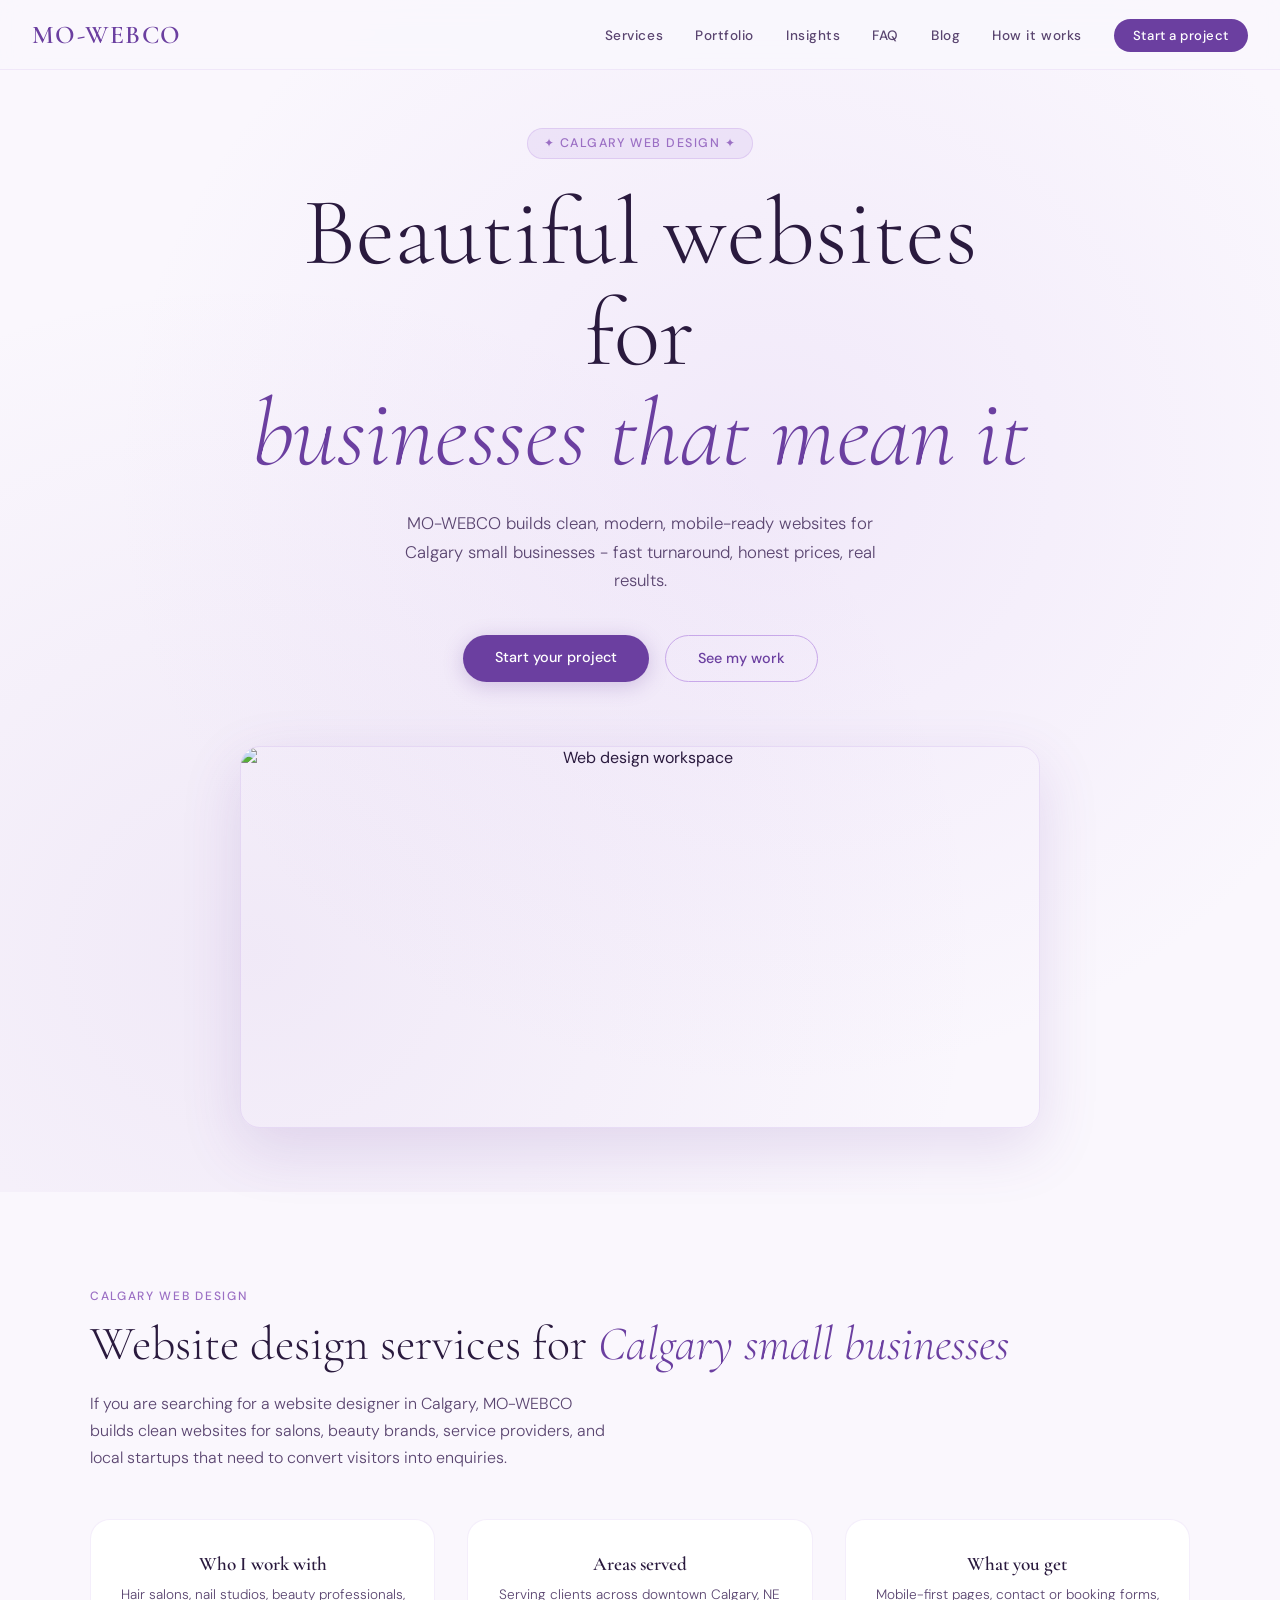
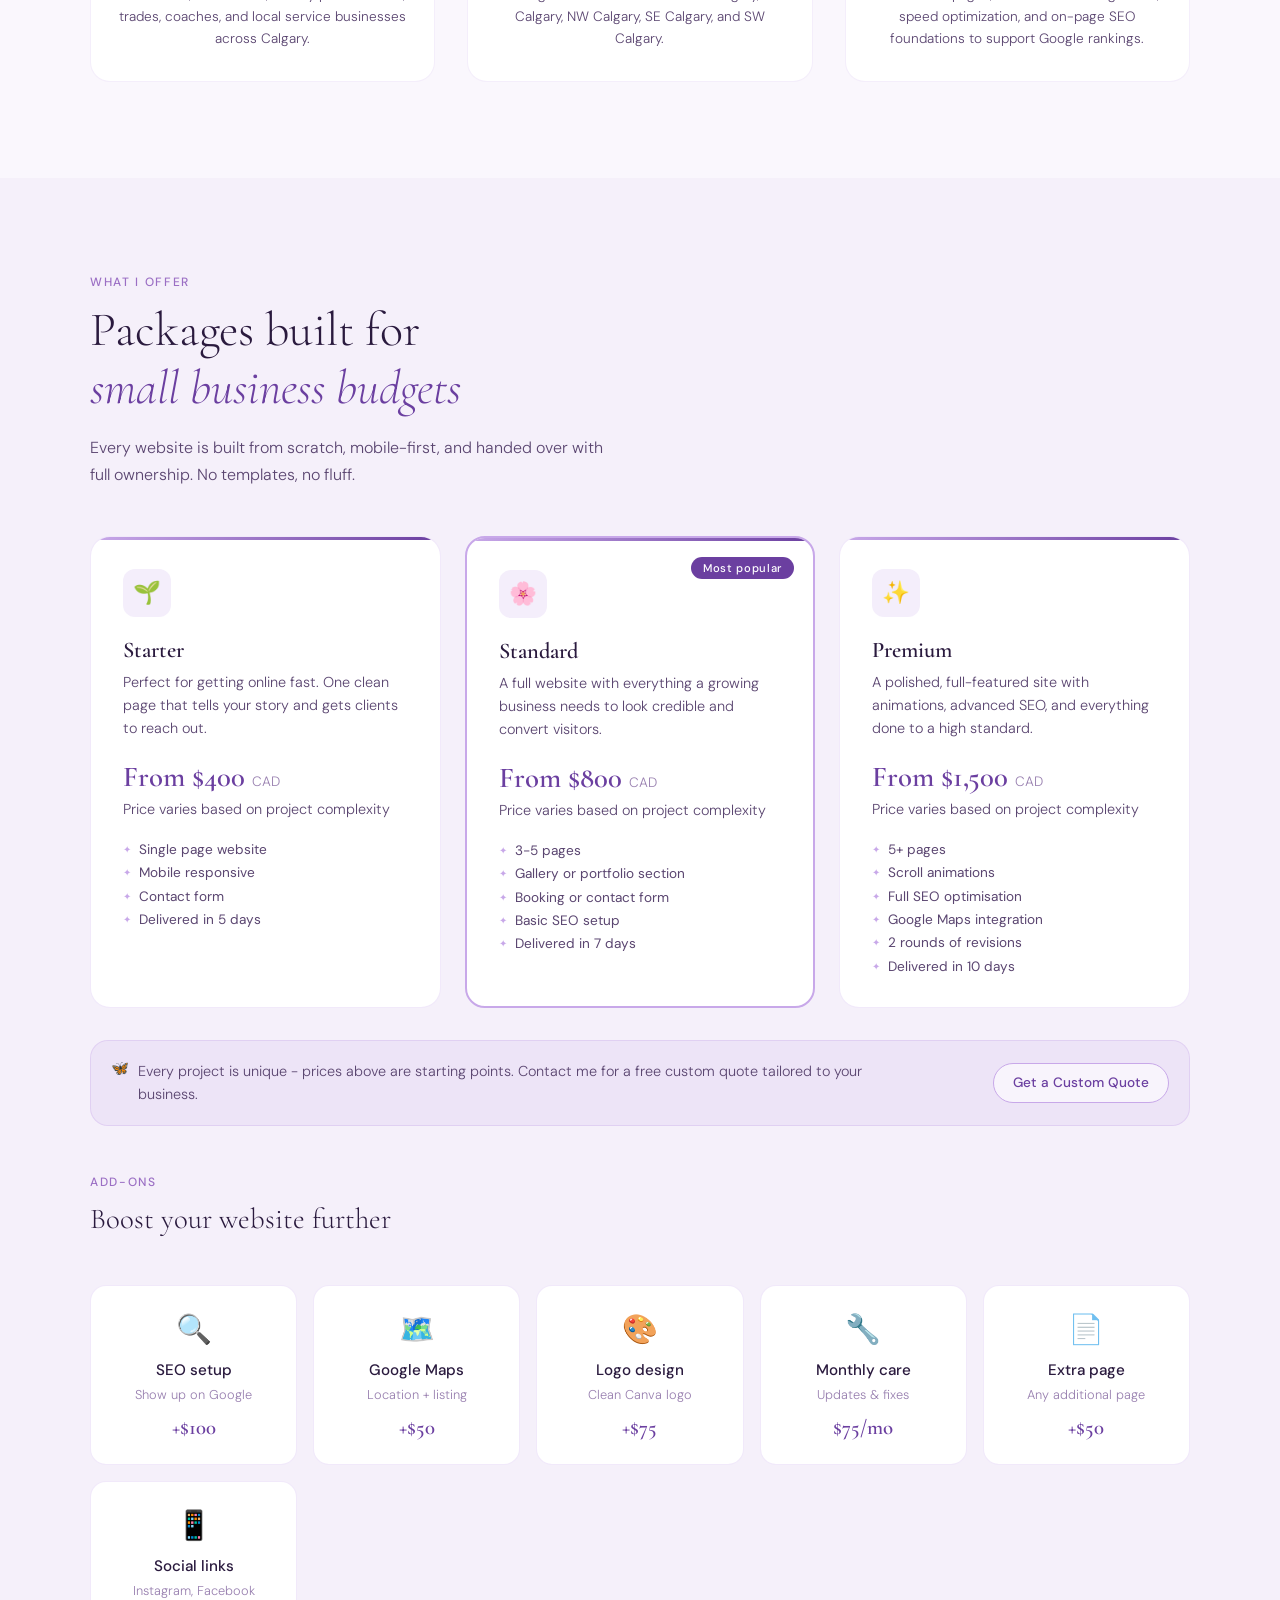
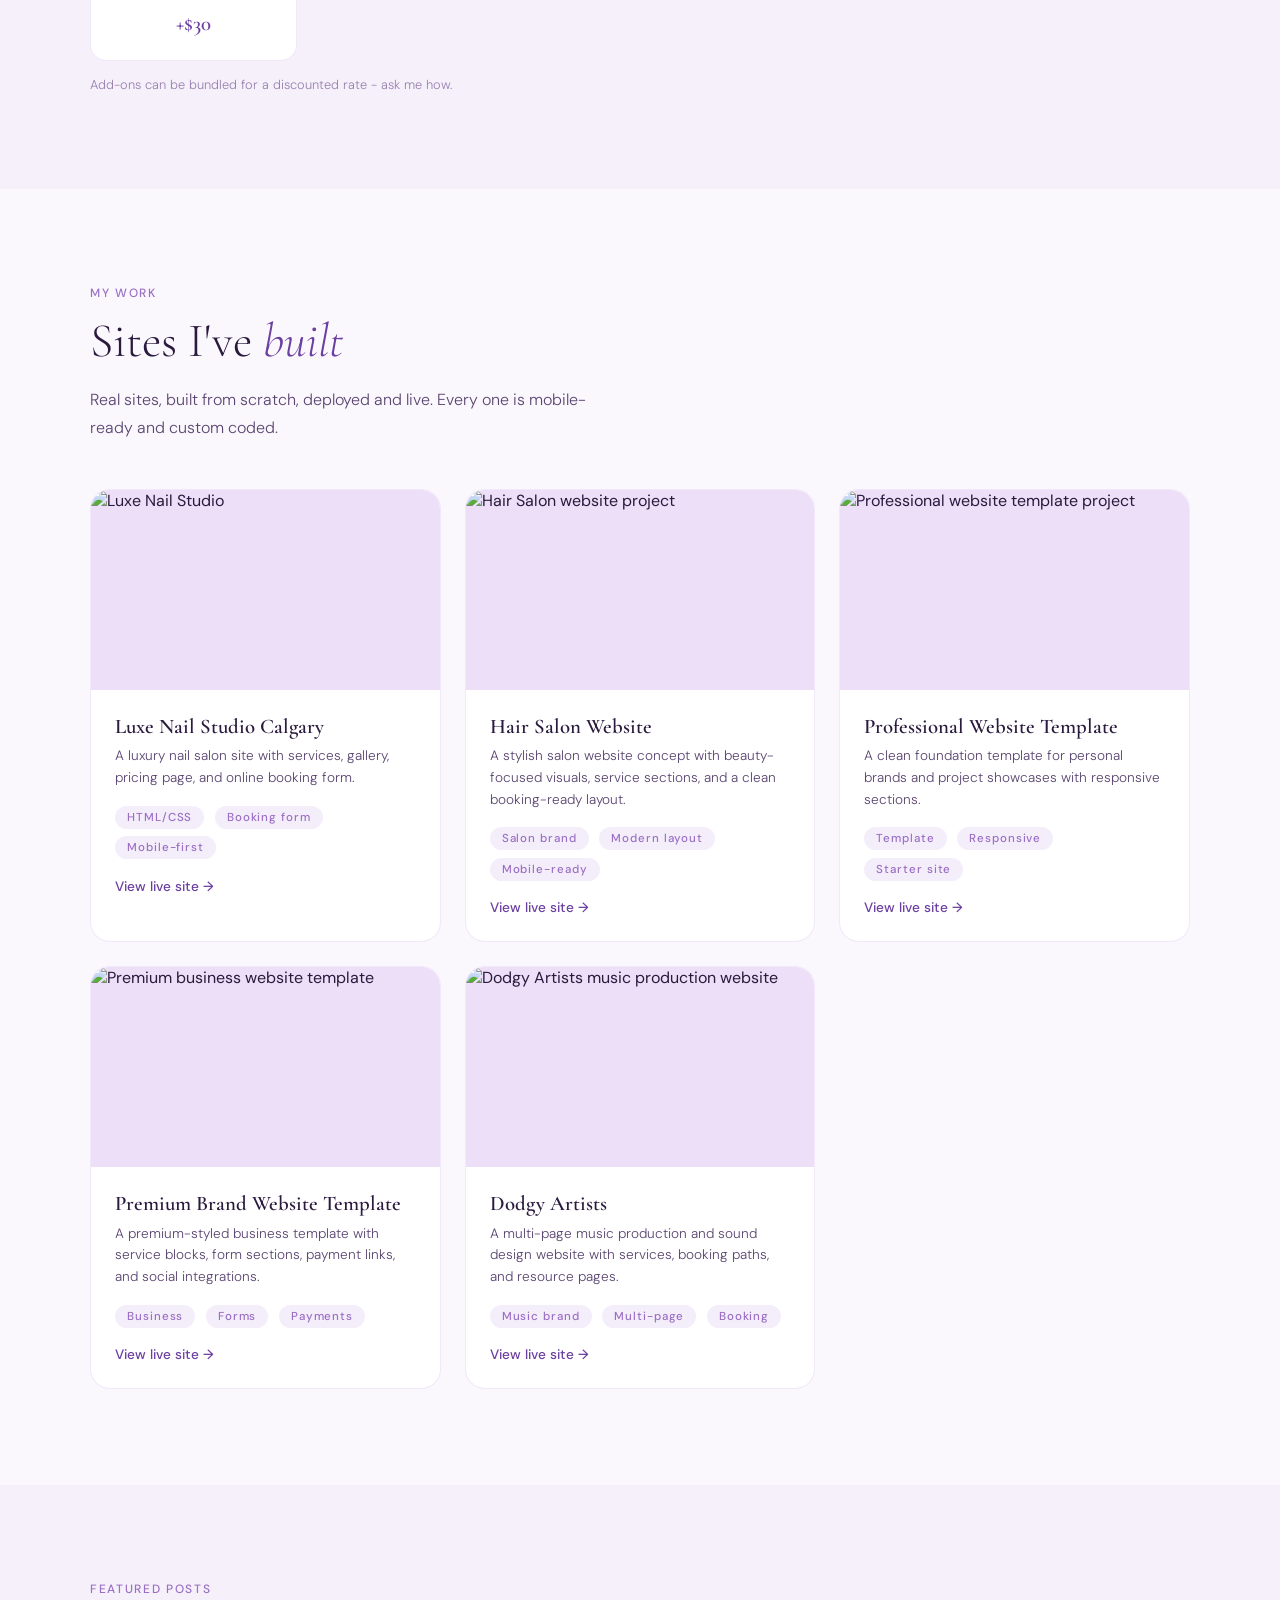
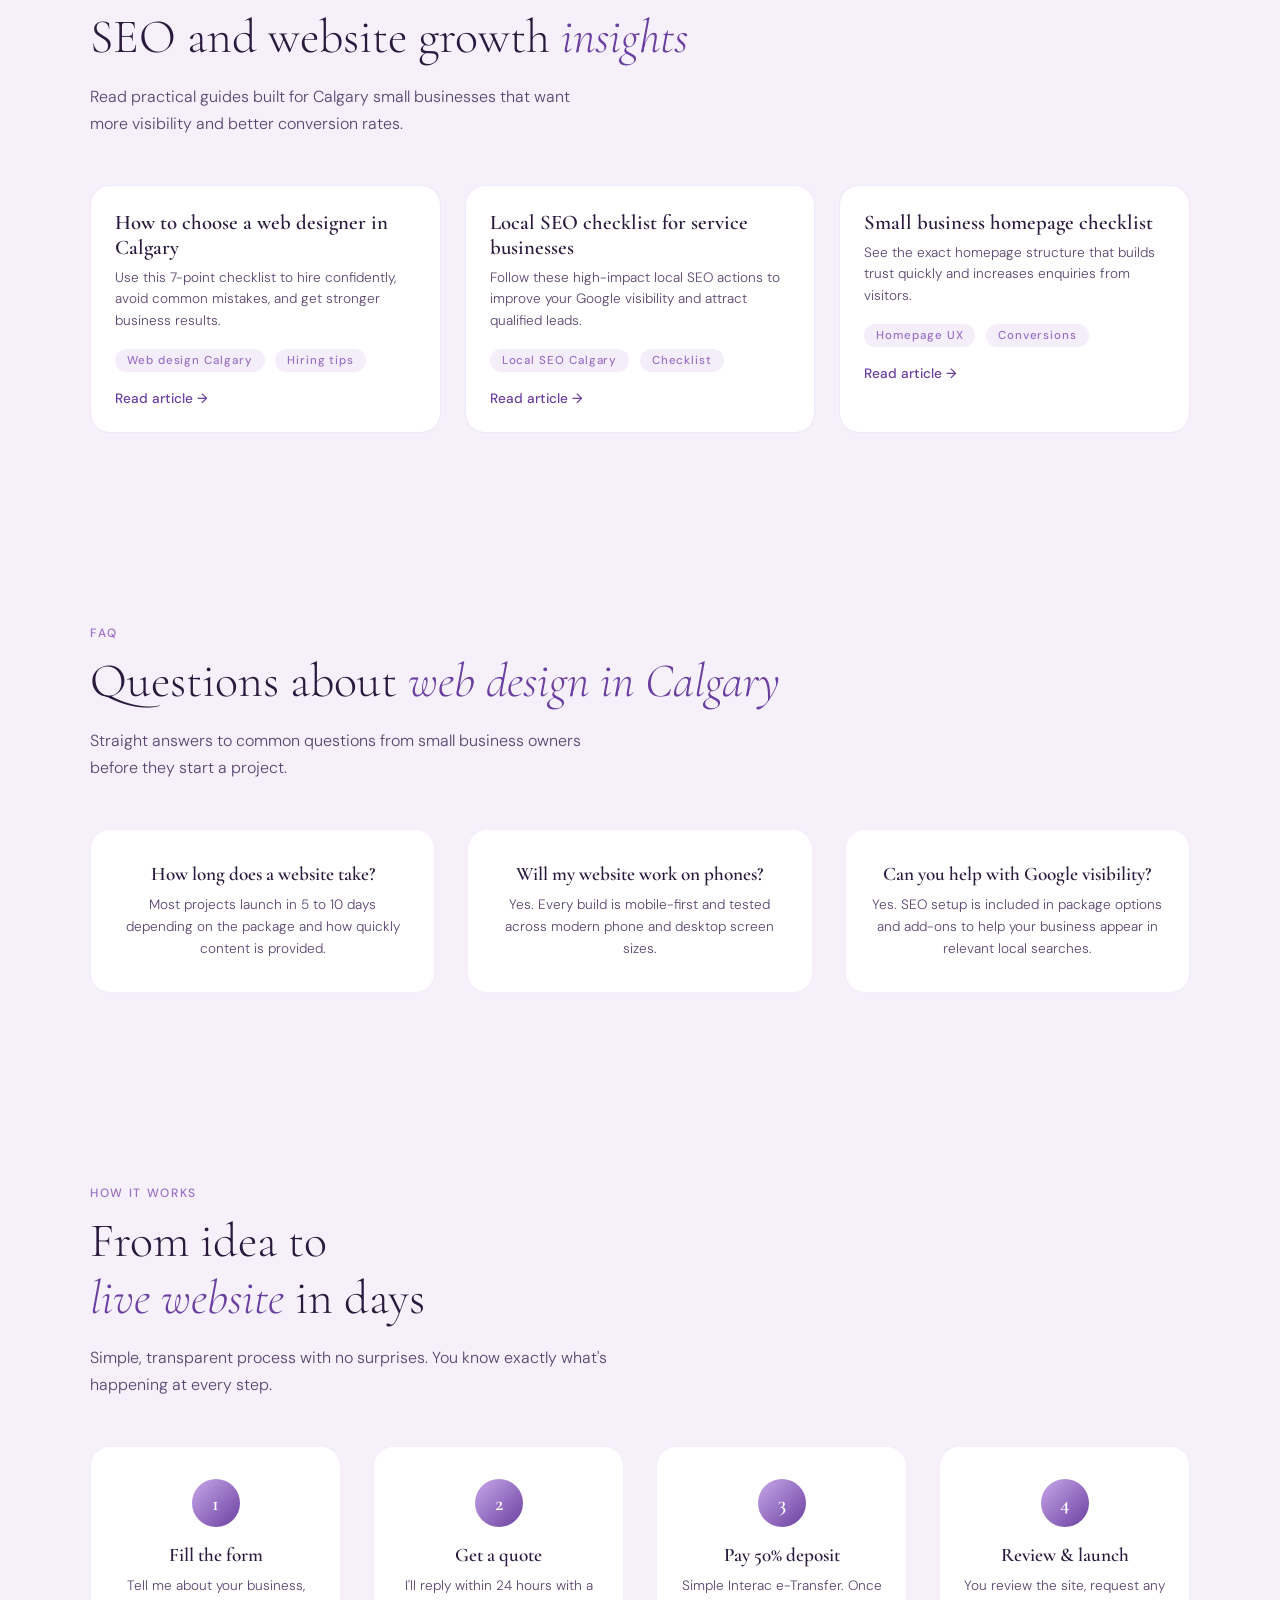
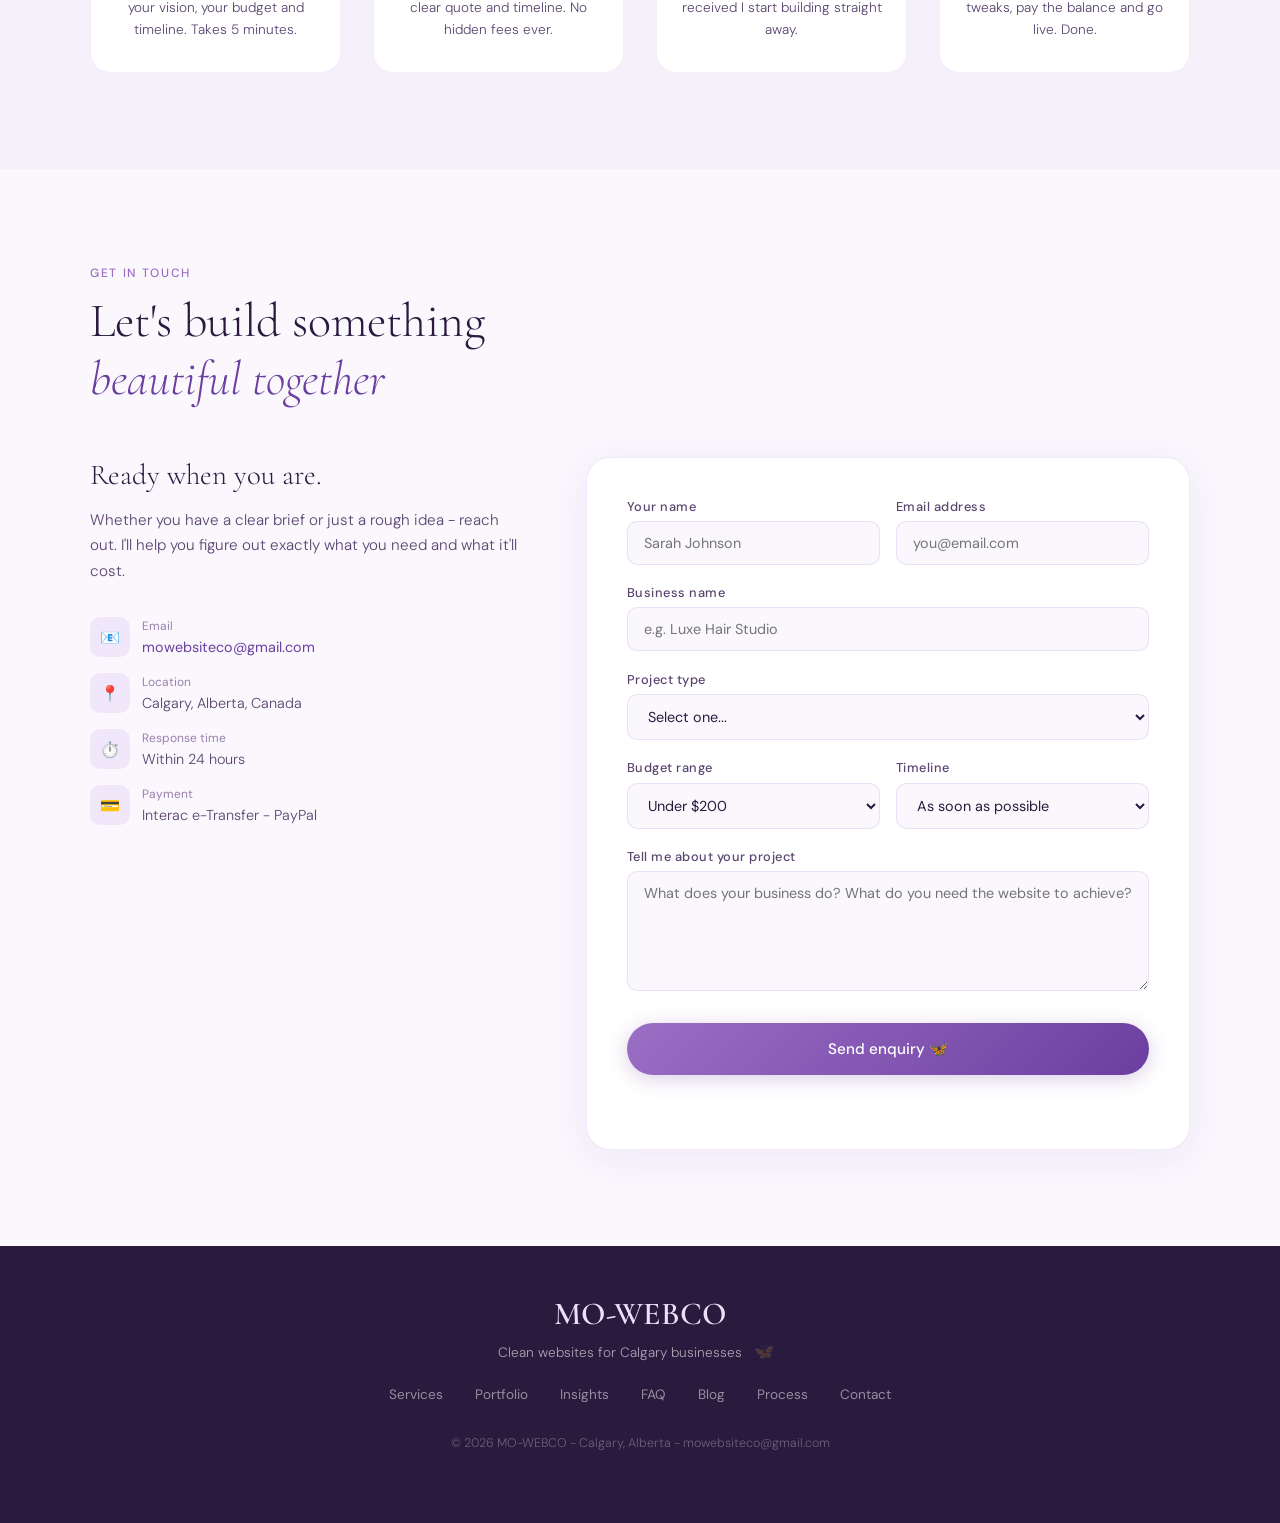
==== index.html @ 7dc082a1 "featured post blocks" ====
﻿<!DOCTYPE html>
<html lang="en">
<head>
<meta charset="UTF-8">
<meta name="viewport" content="width=device-width, initial-scale=1.0">
<title>Web Design Calgary for Small Business | MO-WEBCO</title>
<meta name="description" content="MO-WEBCO provides web design in Calgary for small businesses. Get fast, mobile-ready websites with clear pricing, SEO setup, and conversion-focused layouts.">
<meta name="author" content="MO-WEBCO">
<meta name="theme-color" content="#6b3fa0">
<meta name="robots" content="index, follow">
<link rel="canonical" href="https://oniyemorolake-dev.github.io/MOWEBCO/">
<link rel="preconnect" href="https://fonts.googleapis.com">
<link rel="preconnect" href="https://fonts.gstatic.com" crossorigin>
<meta property="og:type" content="website">
<meta property="og:site_name" content="MO-WEBCO">
<meta property="og:title" content="Web Design Calgary for Small Business | MO-WEBCO">
<meta property="og:description" content="Custom websites for Calgary small businesses with fast delivery, clean design, and SEO-ready pages.">
<meta property="og:url" content="https://oniyemorolake-dev.github.io/MOWEBCO/">
<meta property="og:image" content="https://images.unsplash.com/photo-1547658719-da2b51169166?auto=format&fit=crop&w=1200&q=80">
<meta name="twitter:card" content="summary_large_image">
<meta name="twitter:title" content="Web Design Calgary for Small Business | MO-WEBCO">
<meta name="twitter:description" content="Custom websites for Calgary small businesses with fast turnaround, honest pricing, and SEO setup.">
<meta name="twitter:image" content="https://images.unsplash.com/photo-1547658719-da2b51169166?auto=format&fit=crop&w=1200&q=80">
<link rel="sitemap" type="application/xml" href="/MOWEBCO/sitemap.xml">
<link href="https://fonts.googleapis.com/css2?family=Cormorant+Garamond:ital,wght@0,300;0,400;0,600;1,300;1,400&family=DM+Sans:wght@300;400;500&display=swap" rel="stylesheet">
<link rel="stylesheet" href="styles.css">
<script type="application/ld+json">
{
  "@context": "https://schema.org",
  "@type": "ProfessionalService",
  "name": "MO-WEBCO",
  "description": "Web design services for Calgary small businesses",
  "email": "mowebsiteco@gmail.com",
  "priceRange": "$$",
  "areaServed": {
    "@type": "City",
    "name": "Calgary"
  },
  "address": {
    "@type": "PostalAddress",
    "addressLocality": "Calgary",
    "addressRegion": "AB",
    "addressCountry": "CA"
  },
  "url": "https://oniyemorolake-dev.github.io/MOWEBCO/",
  "serviceType": "Web Design"
}
</script>
<script type="application/ld+json">
{
  "@context": "https://schema.org",
  "@type": "FAQPage",
  "mainEntity": [
    {
      "@type": "Question",
      "name": "How long does a MO-WEBCO website take to launch?",
      "acceptedAnswer": {
        "@type": "Answer",
        "text": "Most projects are delivered in 5 to 10 days depending on the package and scope."
      }
    },
    {
      "@type": "Question",
      "name": "Do you build mobile-friendly websites?",
      "acceptedAnswer": {
        "@type": "Answer",
        "text": "Yes. Every MO-WEBCO website is designed mobile-first so it looks great on phones, tablets, and desktops."
      }
    },
    {
      "@type": "Question",
      "name": "Can you help my Calgary business show up on Google?",
      "acceptedAnswer": {
        "@type": "Answer",
        "text": "Yes. SEO setup is included in package options and add-ons to improve visibility in local search results."
      }
    }
  ]
}
</script>
</head>
<body>

<!-- Floating butterflies -->
<div class="butterfly b1"><svg viewBox="0 0 100 80" xmlns="http://www.w3.org/2000/svg"><path d="M50 40 C30 10, 0 15, 5 35 C10 55, 35 50, 50 40Z M50 40 C70 10, 100 15, 95 35 C90 55, 65 50, 50 40Z M50 40 C32 55, 8 65, 15 75 C22 82, 42 65, 50 40Z M50 40 C68 55, 92 65, 85 75 C78 82, 58 65, 50 40Z"/></svg></div>
<div class="butterfly b2"><svg viewBox="0 0 100 80" xmlns="http://www.w3.org/2000/svg"><path d="M50 40 C30 10, 0 15, 5 35 C10 55, 35 50, 50 40Z M50 40 C70 10, 100 15, 95 35 C90 55, 65 50, 50 40Z M50 40 C32 55, 8 65, 15 75 C22 82, 42 65, 50 40Z M50 40 C68 55, 92 65, 85 75 C78 82, 58 65, 50 40Z"/></svg></div>
<div class="butterfly b3"><svg viewBox="0 0 100 80" xmlns="http://www.w3.org/2000/svg"><path d="M50 40 C30 10, 0 15, 5 35 C10 55, 35 50, 50 40Z M50 40 C70 10, 100 15, 95 35 C90 55, 65 50, 50 40Z M50 40 C32 55, 8 65, 15 75 C22 82, 42 65, 50 40Z M50 40 C68 55, 92 65, 85 75 C78 82, 58 65, 50 40Z"/></svg></div>
<div class="butterfly b4"><svg viewBox="0 0 100 80" xmlns="http://www.w3.org/2000/svg"><path d="M50 40 C30 10, 0 15, 5 35 C10 55, 35 50, 50 40Z M50 40 C70 10, 100 15, 95 35 C90 55, 65 50, 50 40Z M50 40 C32 55, 8 65, 15 75 C22 82, 42 65, 50 40Z M50 40 C68 55, 92 65, 85 75 C78 82, 58 65, 50 40Z"/></svg></div>

<!-- NAV -->
<nav>
  <a href="#" class="nav-logo">MO-WEBCO</a>
  <ul class="nav-links" id="navLinks">
    <li><a href="#services">Services</a></li>
    <li><a href="#portfolio">Portfolio</a></li>
    <li><a href="#insights">Insights</a></li>
    <li><a href="#faq">FAQ</a></li>
    <li><a href="blog.html">Blog</a></li>
    <li><a href="#process">How it works</a></li>
    <li><a href="#contact" class="nav-cta">Start a project</a></li>
  </ul>
  <div class="hamburger" id="hamburger" onclick="toggleNav()">
    <span></span><span></span><span></span>
  </div>
</nav>

<!-- HERO -->
<section class="hero">
  <div style="display:flex;flex-direction:column;align-items:center;">
    <div class="hero-tag">&#10022; Calgary Web Design &#10022;</div>
    <h1>Beautiful websites for<br><em>businesses that mean it</em></h1>
    <p>MO-WEBCO builds clean, modern, mobile-ready websites for Calgary small businesses - fast turnaround, honest prices, real results.</p>
    <div class="hero-btns">
      <a href="#contact" class="btn-primary" data-track="hero_start_project">Start your project</a>
      <a href="#portfolio" class="btn-secondary" data-track="hero_see_work">See my work</a>
    </div>
    <div class="hero-img fade-in">
      <img src="https://images.unsplash.com/photo-1547658719-da2b51169166?auto=format&fit=crop&w=1200&q=80" alt="Web design workspace" loading="eager" decoding="async" />
    </div>
  </div>
</section>

<!-- LOCAL SEO -->
<section id="calgary-web-design">
  <div class="container">
    <span class="section-tag">Calgary web design</span>
    <h2 class="section-title">Website design services for <em>Calgary small businesses</em></h2>
    <p class="section-sub">If you are searching for a website designer in Calgary, MO-WEBCO builds clean websites for salons, beauty brands, service providers, and local startups that need to convert visitors into enquiries.</p>

    <div class="process-steps fade-in">
      <div class="step">
        <h4>Who I work with</h4>
        <p>Hair salons, nail studios, beauty professionals, trades, coaches, and local service businesses across Calgary.</p>
      </div>
      <div class="step">
        <h4>Areas served</h4>
        <p>Serving clients across downtown Calgary, NE Calgary, NW Calgary, SE Calgary, and SW Calgary.</p>
      </div>
      <div class="step">
        <h4>What you get</h4>
        <p>Mobile-first pages, contact or booking forms, speed optimization, and on-page SEO foundations to support Google rankings.</p>
      </div>
    </div>
  </div>
</section>

<!-- SERVICES -->
<section class="services-bg" id="services">
  <div class="container">
    <span class="section-tag">What I offer</span>
    <h2 class="section-title">Packages built for<br><em>small business budgets</em></h2>
    <p class="section-sub">Every website is built from scratch, mobile-first, and handed over with full ownership. No templates, no fluff.</p>

    <div class="services-grid fade-in">
      <div class="service-card">
        <div class="service-icon">&#127793;</div>
        <h3>Starter</h3>
        <p>Perfect for getting online fast. One clean page that tells your story and gets clients to reach out.</p>
        <div class="service-price">From $400 <span>CAD</span></div>
        <p class="service-price-note">Price varies based on project complexity</p>
        <ul class="service-features">
          <li>Single page website</li>
          <li>Mobile responsive</li>
          <li>Contact form</li>
          <li>Delivered in 5 days</li>
        </ul>
      </div>

      <div class="service-card" style="border: 2px solid var(--lilac);">
        <div class="popular-badge">Most popular</div>
        <div class="service-icon">&#127800;</div>
        <h3>Standard</h3>
        <p>A full website with everything a growing business needs to look credible and convert visitors.</p>
        <div class="service-price">From $800 <span>CAD</span></div>
        <p class="service-price-note">Price varies based on project complexity</p>
        <ul class="service-features">
          <li>3-5 pages</li>
          <li>Gallery or portfolio section</li>
          <li>Booking or contact form</li>
          <li>Basic SEO setup</li>
          <li>Delivered in 7 days</li>
        </ul>
      </div>

      <div class="service-card">
        <div class="service-icon">&#10024;</div>
        <h3>Premium</h3>
        <p>A polished, full-featured site with animations, advanced SEO, and everything done to a high standard.</p>
        <div class="service-price">From $1,500 <span>CAD</span></div>
        <p class="service-price-note">Price varies based on project complexity</p>
        <ul class="service-features">
          <li>5+ pages</li>
          <li>Scroll animations</li>
          <li>Full SEO optimisation</li>
          <li>Google Maps integration</li>
          <li>2 rounds of revisions</li>
          <li>Delivered in 10 days</li>
        </ul>
      </div>
    </div>

    <div class="pricing-callout fade-in">
      <p class="pricing-callout-text">
        <span class="pricing-callout-butterfly" aria-hidden="true">&#129419;</span>
        <span>Every project is unique - prices above are starting points. Contact me for a free custom quote tailored to your business.</span>
      </p>
      <a href="#contact" class="pricing-callout-btn" data-track="pricing_custom_quote">Get a Custom Quote</a>
    </div>

    <div style="margin-top:3rem;">
      <span class="section-tag">Add-ons</span>
      <h3 class="section-title" style="font-size:1.8rem;">Boost your website further</h3>
      <div class="addons-grid fade-in">
        <div class="addon-card"><div class="addon-icon">&#128269;</div><h4>SEO setup</h4><p>Show up on Google</p><div class="addon-price">+$100</div></div>
        <div class="addon-card"><div class="addon-icon">&#128506;&#65039;</div><h4>Google Maps</h4><p>Location + listing</p><div class="addon-price">+$50</div></div>
        <div class="addon-card"><div class="addon-icon">&#127912;</div><h4>Logo design</h4><p>Clean Canva logo</p><div class="addon-price">+$75</div></div>
        <div class="addon-card"><div class="addon-icon">&#128295;</div><h4>Monthly care</h4><p>Updates & fixes</p><div class="addon-price">$75/mo</div></div>
        <div class="addon-card"><div class="addon-icon">&#128196;</div><h4>Extra page</h4><p>Any additional page</p><div class="addon-price">+$50</div></div>
        <div class="addon-card"><div class="addon-icon">&#128241;</div><h4>Social links</h4><p>Instagram, Facebook</p><div class="addon-price">+$30</div></div>
      </div>
      <p class="addons-note">Add-ons can be bundled for a discounted rate - ask me how.</p>
    </div>
  </div>
</section>

<!-- PORTFOLIO -->
<section id="portfolio">
  <div class="container">
    <span class="section-tag">My work</span>
    <h2 class="section-title">Sites I've <em>built</em></h2>
    <p class="section-sub">Real sites, built from scratch, deployed and live. Every one is mobile-ready and custom coded.</p>

    <div class="portfolio-grid fade-in">
      <div class="portfolio-card">
        <div class="portfolio-img">
          <img src="https://images.unsplash.com/photo-1604654894610-df63bc536371?auto=format&fit=crop&w=800&q=80" alt="Luxe Nail Studio" loading="lazy" decoding="async" />
        </div>
        <div class="portfolio-info">
          <h3>Luxe Nail Studio Calgary</h3>
          <p>A luxury nail salon site with services, gallery, pricing page, and online booking form.</p>
          <div>
            <span class="portfolio-tag">HTML/CSS</span>
            <span class="portfolio-tag">Booking form</span>
            <span class="portfolio-tag">Mobile-first</span>
          </div>
          <a href="https://oniyemorolake-dev.github.io/portfoli-website/index.html" target="_blank" class="portfolio-link">View live site &rarr;</a>
        </div>
      </div>

      <div class="portfolio-card">
        <div class="portfolio-img">
          <img src="https://images.unsplash.com/photo-1521590832167-7bcbfaa6381f?auto=format&fit=crop&w=800&q=80" alt="Hair Salon website project" loading="lazy" decoding="async" />
        </div>
        <div class="portfolio-info">
          <h3>Hair Salon Website</h3>
          <p>A stylish salon website concept with beauty-focused visuals, service sections, and a clean booking-ready layout.</p>
          <div>
            <span class="portfolio-tag">Salon brand</span>
            <span class="portfolio-tag">Modern layout</span>
            <span class="portfolio-tag">Mobile-ready</span>
          </div>
          <a href="https://oniyemorolake-dev.github.io/Hair-Salon/" target="_blank" class="portfolio-link">View live site &rarr;</a>
        </div>
      </div>

      <div class="portfolio-card">
        <div class="portfolio-img">
          <img src="https://images.unsplash.com/photo-1467232004584-a241de8bcf5d?auto=format&fit=crop&w=800&q=80" alt="Professional website template project" loading="lazy" decoding="async" />
        </div>
        <div class="portfolio-info">
          <h3>Professional Website Template</h3>
          <p>A clean foundation template for personal brands and project showcases with responsive sections.</p>
          <div>
            <span class="portfolio-tag">Template</span>
            <span class="portfolio-tag">Responsive</span>
            <span class="portfolio-tag">Starter site</span>
          </div>
          <a href="https://oniyemorolake-dev.github.io/NEW-WEBSITES/" target="_blank" class="portfolio-link">View live site &rarr;</a>
        </div>
      </div>

      <div class="portfolio-card">
        <div class="portfolio-img">
          <img src="https://images.unsplash.com/photo-1460925895917-afdab827c52f?auto=format&fit=crop&w=800&q=80" alt="Premium business website template" loading="lazy" decoding="async" />
        </div>
        <div class="portfolio-info">
          <h3>Premium Brand Website Template</h3>
          <p>A premium-styled business template with service blocks, form sections, payment links, and social integrations.</p>
          <div>
            <span class="portfolio-tag">Business</span>
            <span class="portfolio-tag">Forms</span>
            <span class="portfolio-tag">Payments</span>
          </div>
          <a href="https://oniyemorolake-dev.github.io/Professionla-website-template/" target="_blank" class="portfolio-link">View live site &rarr;</a>
        </div>
      </div>

      <div class="portfolio-card">
        <div class="portfolio-img">
          <img src="https://images.unsplash.com/photo-1493225457124-a3eb161ffa5f?auto=format&fit=crop&w=800&q=80" alt="Dodgy Artists music production website" loading="lazy" decoding="async" />
        </div>
        <div class="portfolio-info">
          <h3>Dodgy Artists</h3>
          <p>A multi-page music production and sound design website with services, booking paths, and resource pages.</p>
          <div>
            <span class="portfolio-tag">Music brand</span>
            <span class="portfolio-tag">Multi-page</span>
            <span class="portfolio-tag">Booking</span>
          </div>
          <a href="https://oniyemorolake-dev.github.io/dodgy-artist-2/" target="_blank" class="portfolio-link">View live site &rarr;</a>
        </div>
      </div>
    </div>
  </div>
</section>

<!-- FEATURED INSIGHTS -->
<section class="services-bg" id="insights">
  <div class="container">
    <span class="section-tag">Featured posts</span>
    <h2 class="section-title">SEO and website growth <em>insights</em></h2>
    <p class="section-sub">Read practical guides built for Calgary small businesses that want more visibility and better conversion rates.</p>

    <div class="portfolio-grid fade-in">
      <article class="portfolio-card">
        <div class="portfolio-info">
          <h3>How to choose a web designer in Calgary</h3>
          <p>Use this 7-point checklist to hire confidently, avoid common mistakes, and get stronger business results.</p>
          <div>
            <span class="portfolio-tag">Web design Calgary</span>
            <span class="portfolio-tag">Hiring tips</span>
          </div>
          <a href="blog-choose-web-designer-calgary.html" class="portfolio-link" data-track="featured_post_web_designer">Read article &rarr;</a>
        </div>
      </article>

      <article class="portfolio-card">
        <div class="portfolio-info">
          <h3>Local SEO checklist for service businesses</h3>
          <p>Follow these high-impact local SEO actions to improve your Google visibility and attract qualified leads.</p>
          <div>
            <span class="portfolio-tag">Local SEO Calgary</span>
            <span class="portfolio-tag">Checklist</span>
          </div>
          <a href="blog-local-seo-checklist-calgary.html" class="portfolio-link" data-track="featured_post_local_seo">Read article &rarr;</a>
        </div>
      </article>

      <article class="portfolio-card">
        <div class="portfolio-info">
          <h3>Small business homepage checklist</h3>
          <p>See the exact homepage structure that builds trust quickly and increases enquiries from visitors.</p>
          <div>
            <span class="portfolio-tag">Homepage UX</span>
            <span class="portfolio-tag">Conversions</span>
          </div>
          <a href="blog-small-business-homepage-checklist.html" class="portfolio-link" data-track="featured_post_homepage">Read article &rarr;</a>
        </div>
      </article>
    </div>
  </div>
</section>

<!-- FAQ -->
<section class="services-bg" id="faq">
  <div class="container">
    <span class="section-tag">FAQ</span>
    <h2 class="section-title">Questions about <em>web design in Calgary</em></h2>
    <p class="section-sub">Straight answers to common questions from small business owners before they start a project.</p>

    <div class="process-steps fade-in">
      <div class="step">
        <h4>How long does a website take?</h4>
        <p>Most projects launch in 5 to 10 days depending on the package and how quickly content is provided.</p>
      </div>
      <div class="step">
        <h4>Will my website work on phones?</h4>
        <p>Yes. Every build is mobile-first and tested across modern phone and desktop screen sizes.</p>
      </div>
      <div class="step">
        <h4>Can you help with Google visibility?</h4>
        <p>Yes. SEO setup is included in package options and add-ons to help your business appear in relevant local searches.</p>
      </div>
    </div>
  </div>
</section>

<!-- PROCESS -->
<section class="process-bg" id="process">
  <div class="container">
    <span class="section-tag">How it works</span>
    <h2 class="section-title">From idea to<br><em>live website</em> in days</h2>
    <p class="section-sub">Simple, transparent process with no surprises. You know exactly what's happening at every step.</p>

    <div class="process-steps fade-in">
      <div class="step">
        <div class="step-num">1</div>
        <h4>Fill the form</h4>
        <p>Tell me about your business, your vision, your budget and timeline. Takes 5 minutes.</p>
      </div>
      <div class="step">
        <div class="step-num">2</div>
        <h4>Get a quote</h4>
        <p>I'll reply within 24 hours with a clear quote and timeline. No hidden fees ever.</p>
      </div>
      <div class="step">
        <div class="step-num">3</div>
        <h4>Pay 50% deposit</h4>
        <p>Simple Interac e-Transfer. Once received I start building straight away.</p>
      </div>
      <div class="step">
        <div class="step-num">4</div>
        <h4>Review & launch</h4>
        <p>You review the site, request any tweaks, pay the balance and go live. Done.</p>
      </div>
    </div>
  </div>
</section>

<!-- CONTACT -->
<section id="contact">
  <div class="container">
    <span class="section-tag">Get in touch</span>
    <h2 class="section-title">Let's build something<br><em>beautiful together</em></h2>

    <div class="contact-wrapper">
      <div class="contact-info fade-in">
        <h3>Ready when you are.</h3>
        <p>Whether you have a clear brief or just a rough idea - reach out. I'll help you figure out exactly what you need and what it'll cost.</p>

        <div class="contact-detail">
          <div class="icon">&#128231;</div>
          <div>
            <div style="font-size:0.75rem;color:var(--text-light);margin-bottom:2px;">Email</div>
            <a href="mailto:mowebsiteco@gmail.com">mowebsiteco@gmail.com</a>
          </div>
        </div>

        <div class="contact-detail">
          <div class="icon">&#128205;</div>
          <div>
            <div style="font-size:0.75rem;color:var(--text-light);margin-bottom:2px;">Location</div>
            <span>Calgary, Alberta, Canada</span>
          </div>
        </div>

        <div class="contact-detail">
          <div class="icon">&#9201;&#65039;</div>
          <div>
            <div style="font-size:0.75rem;color:var(--text-light);margin-bottom:2px;">Response time</div>
            <span>Within 24 hours</span>
          </div>
        </div>

        <div class="contact-detail">
          <div class="icon">&#128179;</div>
          <div>
            <div style="font-size:0.75rem;color:var(--text-light);margin-bottom:2px;">Payment</div>
            <span>Interac e-Transfer - PayPal</span>
          </div>
        </div>
      </div>

      <div class="contact-form fade-in">
        <form id="contactForm" action="https://formspree.io/f/mojzqdld" method="POST">
          <input type="hidden" name="_replyto" value="mowebsiteco@gmail.com">
          <input type="hidden" name="_subject" value="New client enquiry - MO-WEBCO">

          <div class="form-row">
            <div class="form-group">
              <label>Your name</label>
              <input type="text" name="name" placeholder="Sarah Johnson" required>
            </div>
            <div class="form-group">
              <label>Email address</label>
              <input type="email" name="email" placeholder="you@email.com" required>
            </div>
          </div>

          <div class="form-group">
            <label>Business name</label>
            <input type="text" name="business" placeholder="e.g. Luxe Hair Studio">
          </div>

          <div class="form-group">
            <label>Project type</label>
            <select name="project_type">
              <option value="">Select one...</option>
              <option>Brand new website</option>
              <option>Redesign / revamp</option>
              <option>Add pages to existing site</option>
              <option>Fix or update existing site</option>
              <option>Not sure yet</option>
            </select>
          </div>

          <div class="form-row">
            <div class="form-group">
              <label>Budget range</label>
              <select name="budget">
                <option>Under $200</option>
                <option>$200 - $400</option>
                <option>$400 - $700</option>
                <option>Over $700</option>
                <option>Not sure</option>
              </select>
            </div>
            <div class="form-group">
              <label>Timeline</label>
              <select name="timeline">
                <option>As soon as possible</option>
                <option>Within 2 weeks</option>
                <option>Within a month</option>
                <option>No rush</option>
              </select>
            </div>
          </div>

          <div class="form-group">
            <label>Tell me about your project</label>
            <textarea name="message" placeholder="What does your business do? What do you need the website to achieve?"></textarea>
          </div>

          <button type="submit" class="submit-btn" id="submitBtn">Send enquiry &#129419;</button>
          <p class="form-status" id="formStatus" role="status" aria-live="polite"></p>
        </form>
      </div>
    </div>
  </div>
</section>

<!-- FOOTER -->
<footer>
  <div class="footer-logo">MO-WEBCO</div>
  <p>Clean websites for Calgary businesses <span class="butterfly-deco">&#129419;</span></p>
  <div class="footer-links">
    <a href="#services">Services</a>
    <a href="#portfolio">Portfolio</a>
    <a href="#insights">Insights</a>
    <a href="#faq">FAQ</a>
    <a href="blog.html">Blog</a>
    <a href="#process">Process</a>
    <a href="#contact">Contact</a>
  </div>
  <p class="footer-copy">&copy; 2026 MO-WEBCO - Calgary, Alberta - mowebsiteco@gmail.com</p>
</footer>

<script src="script.js"></script>
</body>
</html>
---- styles.css ----
﻿:root {
    --lilac: #c8a8e9;
    --lilac-light: #ecdff7;
    --lilac-dark: #9b6fc4;
    --lilac-deep: #6b3fa0;
    --cream: #faf7fd;
    --soft-white: #f5f0fa;
    --text-dark: #2a1a3e;
    --text-mid: #5a4570;
    --text-light: #9980b0;
  }

  * { margin: 0; padding: 0; box-sizing: border-box; }

  html { scroll-behavior: smooth; }

  body {
    font-family: 'DM Sans', sans-serif;
    background: var(--cream);
    color: var(--text-dark);
    overflow-x: hidden;
  }

  /* butterflies floating */
  .butterfly {
    position: fixed;
    pointer-events: none;
    z-index: 0;
    opacity: 0.12;
    animation: floatBy linear infinite;
  }
  .butterfly svg { width: 48px; height: 48px; fill: var(--lilac-dark); }
  .b1 { top: 10%; left: -60px; animation-duration: 18s; animation-delay: 0s; }
  .b2 { top: 35%; left: -60px; animation-duration: 24s; animation-delay: 5s; }
  .b3 { top: 60%; left: -60px; animation-duration: 20s; animation-delay: 10s; }
  .b4 { top: 80%; left: -60px; animation-duration: 22s; animation-delay: 3s; }

  @keyframes floatBy {
    0% { transform: translateX(0) translateY(0) rotate(0deg); opacity: 0; }
    5% { opacity: 0.12; }
    50% { transform: translateX(55vw) translateY(-40px) rotate(8deg); }
    95% { opacity: 0.12; }
    100% { transform: translateX(110vw) translateY(20px) rotate(-5deg); opacity: 0; }
  }

  /* NAV */
  nav {
    position: fixed; top: 0; left: 0; right: 0; z-index: 100;
    padding: 1.2rem 2rem;
    display: flex; align-items: center; justify-content: space-between;
    background: rgba(250, 247, 253, 0.85);
    backdrop-filter: blur(12px);
    border-bottom: 1px solid rgba(200, 168, 233, 0.2);
  }

  .nav-logo {
    font-family: 'Cormorant Garamond', serif;
    font-size: 1.6rem;
    font-weight: 600;
    color: var(--lilac-deep);
    letter-spacing: 0.05em;
    text-decoration: none;
  }

  .nav-links { display: flex; gap: 2rem; list-style: none; }
  .nav-links a {
    font-size: 0.85rem;
    font-weight: 500;
    color: var(--text-mid);
    text-decoration: none;
    letter-spacing: 0.04em;
    transition: color 0.2s;
  }
  .nav-links a:hover { color: var(--lilac-deep); }

  .nav-cta {
    background: var(--lilac-deep);
    color: white !important;
    padding: 0.5rem 1.2rem;
    border-radius: 50px;
    font-size: 0.82rem !important;
    transition: background 0.2s !important;
  }
  .nav-cta:hover { background: var(--lilac-dark) !important; color: white !important; }

  .hamburger { display: none; flex-direction: column; gap: 5px; cursor: pointer; }
  .hamburger span { width: 24px; height: 2px; background: var(--lilac-deep); border-radius: 2px; }

  /* HERO */
  .hero {
    min-height: 100vh;
    display: flex; align-items: center; justify-content: center;
    text-align: center;
    padding: 8rem 2rem 4rem;
    position: relative;
    background: radial-gradient(ellipse at 60% 40%, rgba(200,168,233,0.18) 0%, transparent 60%),
                radial-gradient(ellipse at 20% 80%, rgba(155,111,196,0.1) 0%, transparent 50%),
                var(--cream);
  }

  .hero-tag {
    display: inline-block;
    font-size: 0.78rem;
    font-weight: 500;
    letter-spacing: 0.12em;
    text-transform: uppercase;
    color: var(--lilac-dark);
    background: rgba(200,168,233,0.2);
    padding: 0.4rem 1rem;
    border-radius: 50px;
    margin-bottom: 1.5rem;
    border: 1px solid rgba(200,168,233,0.4);
  }

  .hero h1 {
    font-family: 'Cormorant Garamond', serif;
    font-size: clamp(3rem, 8vw, 6rem);
    font-weight: 300;
    line-height: 1.05;
    color: var(--text-dark);
    margin-bottom: 1.5rem;
    max-width: 800px;
  }

  .hero h1 em {
    font-style: italic;
    color: var(--lilac-deep);
  }

  .hero p {
    font-size: 1.05rem;
    color: var(--text-mid);
    max-width: 480px;
    margin: 0 auto 2.5rem;
    line-height: 1.7;
    font-weight: 300;
  }

  .hero-btns { display: flex; gap: 1rem; justify-content: center; flex-wrap: wrap; }

  .btn-primary {
    background: var(--lilac-deep);
    color: white;
    padding: 0.85rem 2rem;
    border-radius: 50px;
    text-decoration: none;
    font-size: 0.9rem;
    font-weight: 500;
    transition: transform 0.2s, box-shadow 0.2s;
    box-shadow: 0 4px 20px rgba(107,63,160,0.25);
  }
  .btn-primary:hover { transform: translateY(-2px); box-shadow: 0 8px 28px rgba(107,63,160,0.35); }

  .btn-secondary {
    border: 1.5px solid var(--lilac);
    color: var(--lilac-deep);
    padding: 0.85rem 2rem;
    border-radius: 50px;
    text-decoration: none;
    font-size: 0.9rem;
    font-weight: 500;
    transition: background 0.2s;
  }
  .btn-secondary:hover { background: rgba(200,168,233,0.15); }

  .hero-img {
    margin-top: 4rem;
    border-radius: 20px;
    overflow: hidden;
    max-width: 900px;
    width: 100%;
    box-shadow: 0 20px 60px rgba(107,63,160,0.15);
    border: 1px solid rgba(200,168,233,0.3);
  }
  .hero-img img { width: 100%; display: block; height: 380px; object-fit: cover; }

  /* SECTIONS */
  section { padding: 6rem 2rem; }
  .container { max-width: 1100px; margin: 0 auto; }

  .section-tag {
    font-size: 0.75rem;
    font-weight: 500;
    letter-spacing: 0.14em;
    text-transform: uppercase;
    color: var(--lilac-dark);
    margin-bottom: 0.75rem;
    display: block;
  }

  .section-title {
    font-family: 'Cormorant Garamond', serif;
    font-size: clamp(2rem, 4vw, 3rem);
    font-weight: 300;
    color: var(--text-dark);
    margin-bottom: 1rem;
    line-height: 1.2;
  }
  .section-title em { font-style: italic; color: var(--lilac-deep); }

  .section-sub {
    font-size: 1rem;
    color: var(--text-mid);
    max-width: 520px;
    line-height: 1.7;
    font-weight: 300;
  }

  /* SERVICES */
  .services-bg {
    background: var(--soft-white);
  }

  .services-grid {
    display: grid;
    grid-template-columns: repeat(auto-fit, minmax(280px, 1fr));
    gap: 1.5rem;
    margin-top: 3rem;
  }

  .service-card {
    background: white;
    border-radius: 20px;
    padding: 2rem;
    border: 1px solid rgba(200,168,233,0.25);
    transition: transform 0.3s, box-shadow 0.3s;
    position: relative;
    overflow: hidden;
  }
  .service-card::before {
    content: '';
    position: absolute;
    top: 0; left: 0; right: 0;
    height: 3px;
    background: linear-gradient(90deg, var(--lilac), var(--lilac-deep));
  }
  .service-card:hover { transform: translateY(-4px); box-shadow: 0 12px 40px rgba(107,63,160,0.12); }

  .service-icon {
    width: 48px; height: 48px;
    background: rgba(200,168,233,0.2);
    border-radius: 12px;
    display: flex; align-items: center; justify-content: center;
    margin-bottom: 1.2rem;
    font-size: 1.4rem;
  }

  .service-card h3 {
    font-family: 'Cormorant Garamond', serif;
    font-size: 1.4rem;
    font-weight: 600;
    margin-bottom: 0.5rem;
    color: var(--text-dark);
  }

  .service-card p {
    font-size: 0.9rem;
    color: var(--text-mid);
    line-height: 1.6;
    margin-bottom: 1.2rem;
    font-weight: 300;
  }

  .service-price {
    font-family: 'Cormorant Garamond', serif;
    font-size: 1.8rem;
    font-weight: 600;
    color: var(--lilac-deep);
  }
  .service-price span { font-size: 0.85rem; color: var(--text-light); font-family: 'DM Sans', sans-serif; font-weight: 300; }

  .service-price-note {
    font-size: 0.78rem;
    color: var(--text-light);
    margin-top: 0.25rem;
    margin-bottom: 1rem;
    font-weight: 300;
  }

  .pricing-callout {
    margin-top: 2rem;
    background: rgba(200, 168, 233, 0.16);
    border: 1px solid rgba(200, 168, 233, 0.35);
    border-radius: 18px;
    padding: 1.2rem 1.25rem;
    display: flex;
    gap: 1rem;
    align-items: center;
    justify-content: space-between;
    flex-wrap: wrap;
  }

  .pricing-callout-text {
    display: flex;
    align-items: flex-start;
    gap: 0.55rem;
    color: var(--text-mid);
    font-size: 0.9rem;
    line-height: 1.6;
    max-width: 760px;
    font-weight: 300;
  }

  .pricing-callout-butterfly {
    color: var(--lilac-deep);
    line-height: 1;
    margin-top: 0.1rem;
  }

  .pricing-callout-btn {
    display: inline-flex;
    align-items: center;
    justify-content: center;
    border: 1px solid var(--lilac);
    color: var(--lilac-deep);
    background: rgba(250, 247, 253, 0.9);
    border-radius: 50px;
    padding: 0.65rem 1.2rem;
    font-size: 0.85rem;
    text-decoration: none;
    font-weight: 500;
    transition: background 0.2s;
  }
  .pricing-callout-btn:hover { background: rgba(200,168,233,0.2); }

  .service-features {
    list-style: none;
    margin-top: 1rem;
    display: flex;
    flex-direction: column;
    gap: 0.4rem;
  }
  .service-features li {
    font-size: 0.85rem;
    color: var(--text-mid);
    display: flex;
    align-items: center;
    gap: 0.5rem;
  }
  .service-features li::before {
    content: '\2726';
    color: var(--lilac);
    font-size: 0.6rem;
  }

  .popular-badge {
    position: absolute;
    top: 1.2rem; right: 1.2rem;
    background: var(--lilac-deep);
    color: white;
    font-size: 0.7rem;
    font-weight: 500;
    padding: 0.25rem 0.75rem;
    border-radius: 50px;
    letter-spacing: 0.06em;
  }

  /* PORTFOLIO */
  .portfolio-grid {
    display: grid;
    grid-template-columns: repeat(auto-fit, minmax(300px, 1fr));
    gap: 1.5rem;
    margin-top: 3rem;
  }

  .portfolio-card {
    border-radius: 20px;
    overflow: hidden;
    border: 1px solid rgba(200,168,233,0.25);
    background: white;
    transition: transform 0.3s, box-shadow 0.3s;
  }
  .portfolio-card:hover { transform: translateY(-4px); box-shadow: 0 16px 40px rgba(107,63,160,0.15); }

  .portfolio-img {
    height: 200px;
    overflow: hidden;
    background: var(--lilac-light);
    position: relative;
  }
  .portfolio-img img { width: 100%; height: 100%; object-fit: cover; transition: transform 0.4s; }
  .portfolio-card:hover .portfolio-img img { transform: scale(1.04); }

  .portfolio-info { padding: 1.5rem; }
  .portfolio-info h3 {
    font-family: 'Cormorant Garamond', serif;
    font-size: 1.3rem;
    font-weight: 600;
    margin-bottom: 0.4rem;
  }
  .portfolio-info p { font-size: 0.85rem; color: var(--text-mid); font-weight: 300; margin-bottom: 1rem; line-height: 1.6; }

  .portfolio-tag {
    display: inline-block;
    font-size: 0.72rem;
    font-weight: 500;
    letter-spacing: 0.08em;
    color: var(--lilac-dark);
    background: rgba(200,168,233,0.2);
    padding: 0.25rem 0.75rem;
    border-radius: 50px;
    margin-right: 0.4rem;
    margin-bottom: 0.4rem;
  }

  .portfolio-link {
    display: inline-flex;
    align-items: center;
    gap: 0.4rem;
    color: var(--lilac-deep);
    font-size: 0.85rem;
    font-weight: 500;
    text-decoration: none;
    margin-top: 0.75rem;
    transition: gap 0.2s;
  }
  .portfolio-link:hover { gap: 0.7rem; }

  /* ADD-ONS */
  .addons-grid {
    display: grid;
    grid-template-columns: repeat(auto-fit, minmax(200px, 1fr));
    gap: 1rem;
    margin-top: 3rem;
  }

  .addon-card {
    background: white;
    border: 1px solid rgba(200,168,233,0.25);
    border-radius: 16px;
    padding: 1.5rem;
    text-align: center;
    transition: transform 0.2s;
  }
  .addon-card:hover { transform: translateY(-3px); }
  .addon-card .addon-icon { font-size: 1.8rem; margin-bottom: 0.75rem; }
  .addon-card h4 { font-size: 0.95rem; font-weight: 500; margin-bottom: 0.4rem; color: var(--text-dark); }
  .addon-card p { font-size: 0.8rem; color: var(--text-light); margin-bottom: 0.75rem; font-weight: 300; }
  .addon-price { font-family: 'Cormorant Garamond', serif; font-size: 1.3rem; font-weight: 600; color: var(--lilac-deep); }

  .addons-note {
    margin-top: 0.9rem;
    font-size: 0.8rem;
    color: var(--text-light);
    font-weight: 300;
  }

  /* PROCESS */
  .process-bg { background: var(--soft-white); }

  .process-steps {
    display: grid;
    grid-template-columns: repeat(auto-fit, minmax(220px, 1fr));
    gap: 2rem;
    margin-top: 3rem;
    position: relative;
  }

  .step {
    text-align: center;
    padding: 2rem 1.5rem;
    background: white;
    border-radius: 20px;
    border: 1px solid rgba(200,168,233,0.2);
  }

  .step-num {
    width: 48px; height: 48px;
    background: linear-gradient(135deg, var(--lilac), var(--lilac-deep));
    border-radius: 50%;
    display: flex; align-items: center; justify-content: center;
    color: white;
    font-family: 'Cormorant Garamond', serif;
    font-size: 1.3rem;
    font-weight: 600;
    margin: 0 auto 1rem;
  }

  .step h4 {
    font-family: 'Cormorant Garamond', serif;
    font-size: 1.2rem;
    font-weight: 600;
    margin-bottom: 0.5rem;
    color: var(--text-dark);
  }
  .step p { font-size: 0.85rem; color: var(--text-mid); line-height: 1.6; font-weight: 300; }

  /* CONTACT */
  .contact-wrapper {
    display: grid;
    grid-template-columns: 1fr 1.4fr;
    gap: 4rem;
    align-items: start;
    margin-top: 3rem;
  }

  .contact-info h3 {
    font-family: 'Cormorant Garamond', serif;
    font-size: 1.8rem;
    font-weight: 300;
    margin-bottom: 1rem;
    color: var(--text-dark);
  }

  .contact-info p {
    font-size: 0.95rem;
    color: var(--text-mid);
    line-height: 1.7;
    font-weight: 300;
    margin-bottom: 2rem;
  }

  .contact-detail {
    display: flex;
    align-items: center;
    gap: 0.75rem;
    margin-bottom: 1rem;
  }
  .contact-detail .icon {
    width: 40px; height: 40px;
    background: rgba(200,168,233,0.2);
    border-radius: 10px;
    display: flex; align-items: center; justify-content: center;
    font-size: 1rem;
    flex-shrink: 0;
  }
  .contact-detail span { font-size: 0.9rem; color: var(--text-mid); font-weight: 300; }
  .contact-detail a { color: var(--lilac-deep); text-decoration: none; font-size: 0.9rem; }

  .contact-form {
    background: white;
    border-radius: 24px;
    padding: 2.5rem;
    border: 1px solid rgba(200,168,233,0.25);
    box-shadow: 0 8px 40px rgba(107,63,160,0.08);
  }

  .form-group { margin-bottom: 1.2rem; }
  .form-group label {
    display: block;
    font-size: 0.8rem;
    font-weight: 500;
    color: var(--text-mid);
    margin-bottom: 0.4rem;
    letter-spacing: 0.04em;
  }

  .form-group input,
  .form-group select,
  .form-group textarea {
    width: 100%;
    padding: 0.75rem 1rem;
    border: 1.5px solid rgba(200,168,233,0.3);
    border-radius: 10px;
    font-family: 'DM Sans', sans-serif;
    font-size: 0.9rem;
    color: var(--text-dark);
    background: var(--cream);
    transition: border-color 0.2s;
    outline: none;
  }
  .form-group input:focus,
  .form-group select:focus,
  .form-group textarea:focus { border-color: var(--lilac-dark); }

  .form-group textarea { min-height: 120px; resize: vertical; }

  .form-row { display: grid; grid-template-columns: 1fr 1fr; gap: 1rem; }

  .submit-btn {
    width: 100%;
    padding: 1rem;
    background: linear-gradient(135deg, var(--lilac-dark), var(--lilac-deep));
    color: white;
    border: none;
    border-radius: 50px;
    font-family: 'DM Sans', sans-serif;
    font-size: 0.95rem;
    font-weight: 500;
    cursor: pointer;
    transition: transform 0.2s, box-shadow 0.2s;
    box-shadow: 0 4px 20px rgba(107,63,160,0.25);
    margin-top: 0.5rem;
  }
  .submit-btn:hover { transform: translateY(-2px); box-shadow: 0 8px 28px rgba(107,63,160,0.35); }
  .submit-btn:disabled {
    opacity: 0.7;
    cursor: not-allowed;
    transform: none;
    box-shadow: 0 4px 20px rgba(107,63,160,0.2);
  }

  .form-status {
    min-height: 1.2rem;
    margin-top: 0.9rem;
    font-size: 0.84rem;
    font-weight: 500;
  }
  .form-status.success { color: #2d7a4b; }
  .form-status.error { color: #a03f6b; }

  /* FOOTER */
  footer {
    background: var(--text-dark);
    color: rgba(255,255,255,0.6);
    padding: 3rem 2rem;
    text-align: center;
  }
  .footer-logo {
    font-family: 'Cormorant Garamond', serif;
    font-size: 2rem;
    font-weight: 600;
    color: var(--lilac-light);
    margin-bottom: 0.5rem;
  }
  footer p { font-size: 0.85rem; font-weight: 300; margin-bottom: 1.5rem; }
  .footer-links { display: flex; gap: 2rem; justify-content: center; flex-wrap: wrap; margin-bottom: 2rem; }
  .footer-links a { color: rgba(255,255,255,0.5); text-decoration: none; font-size: 0.85rem; transition: color 0.2s; }
  .footer-links a:hover { color: var(--lilac-light); }
  .footer-copy { font-size: 0.78rem; color: rgba(255,255,255,0.3); }

  /* butterfly decoration */
  .butterfly-deco {
    display: inline-block;
    margin: 0 0.5rem;
    opacity: 0.5;
    font-size: 1rem;
  }

  /* MOBILE */
  @media (max-width: 768px) {
    .nav-links { display: none; flex-direction: column; position: absolute; top: 100%; left: 0; right: 0; background: white; padding: 1.5rem 2rem; border-bottom: 1px solid rgba(200,168,233,0.2); gap: 1.2rem; }
    .nav-links.open { display: flex; }
    .hamburger { display: flex; }
    .contact-wrapper { grid-template-columns: 1fr; gap: 2rem; }
    .form-row { grid-template-columns: 1fr; }
    section { padding: 4rem 1.5rem; }
    .hero { padding: 7rem 1.5rem 3rem; }
  }

  /* Fade in animation */
  .fade-in { opacity: 0; transform: translateY(24px); transition: opacity 0.6s ease, transform 0.6s ease; }
  .fade-in.visible { opacity: 1; transform: translateY(0); }
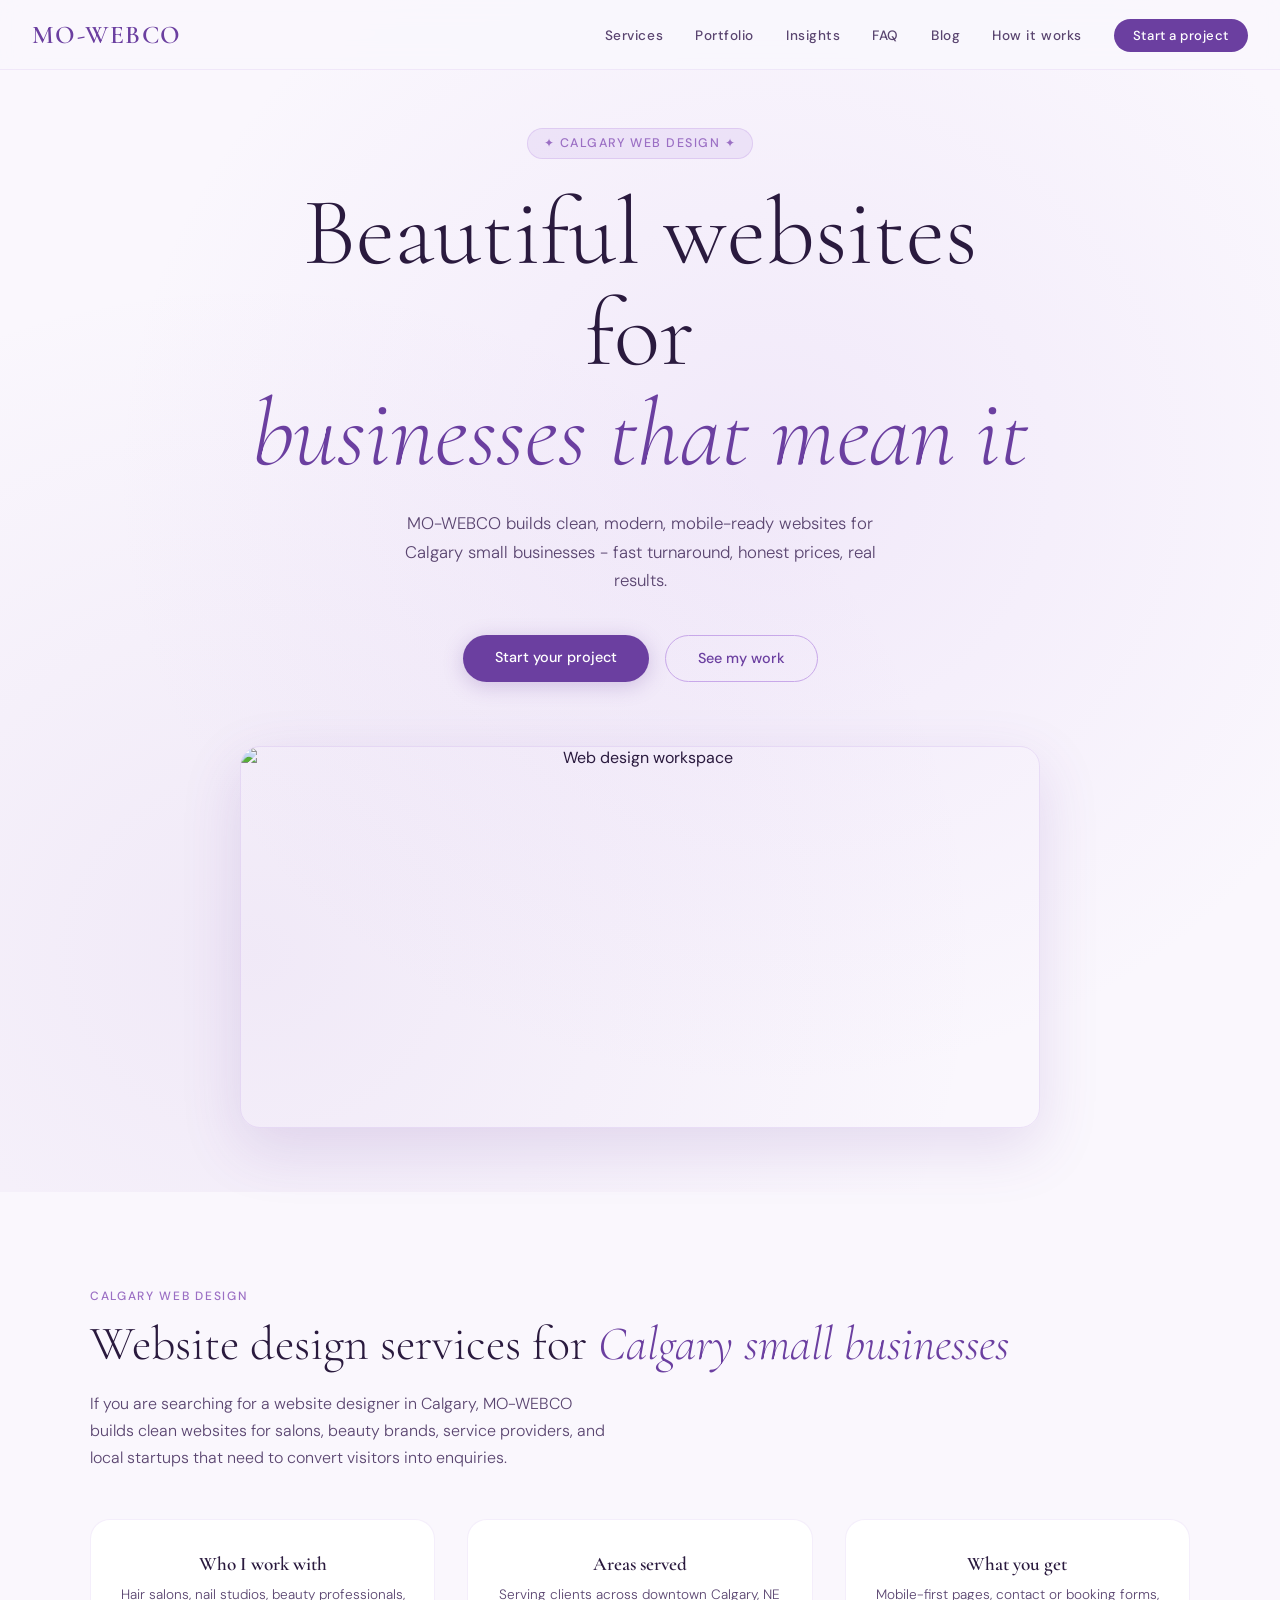
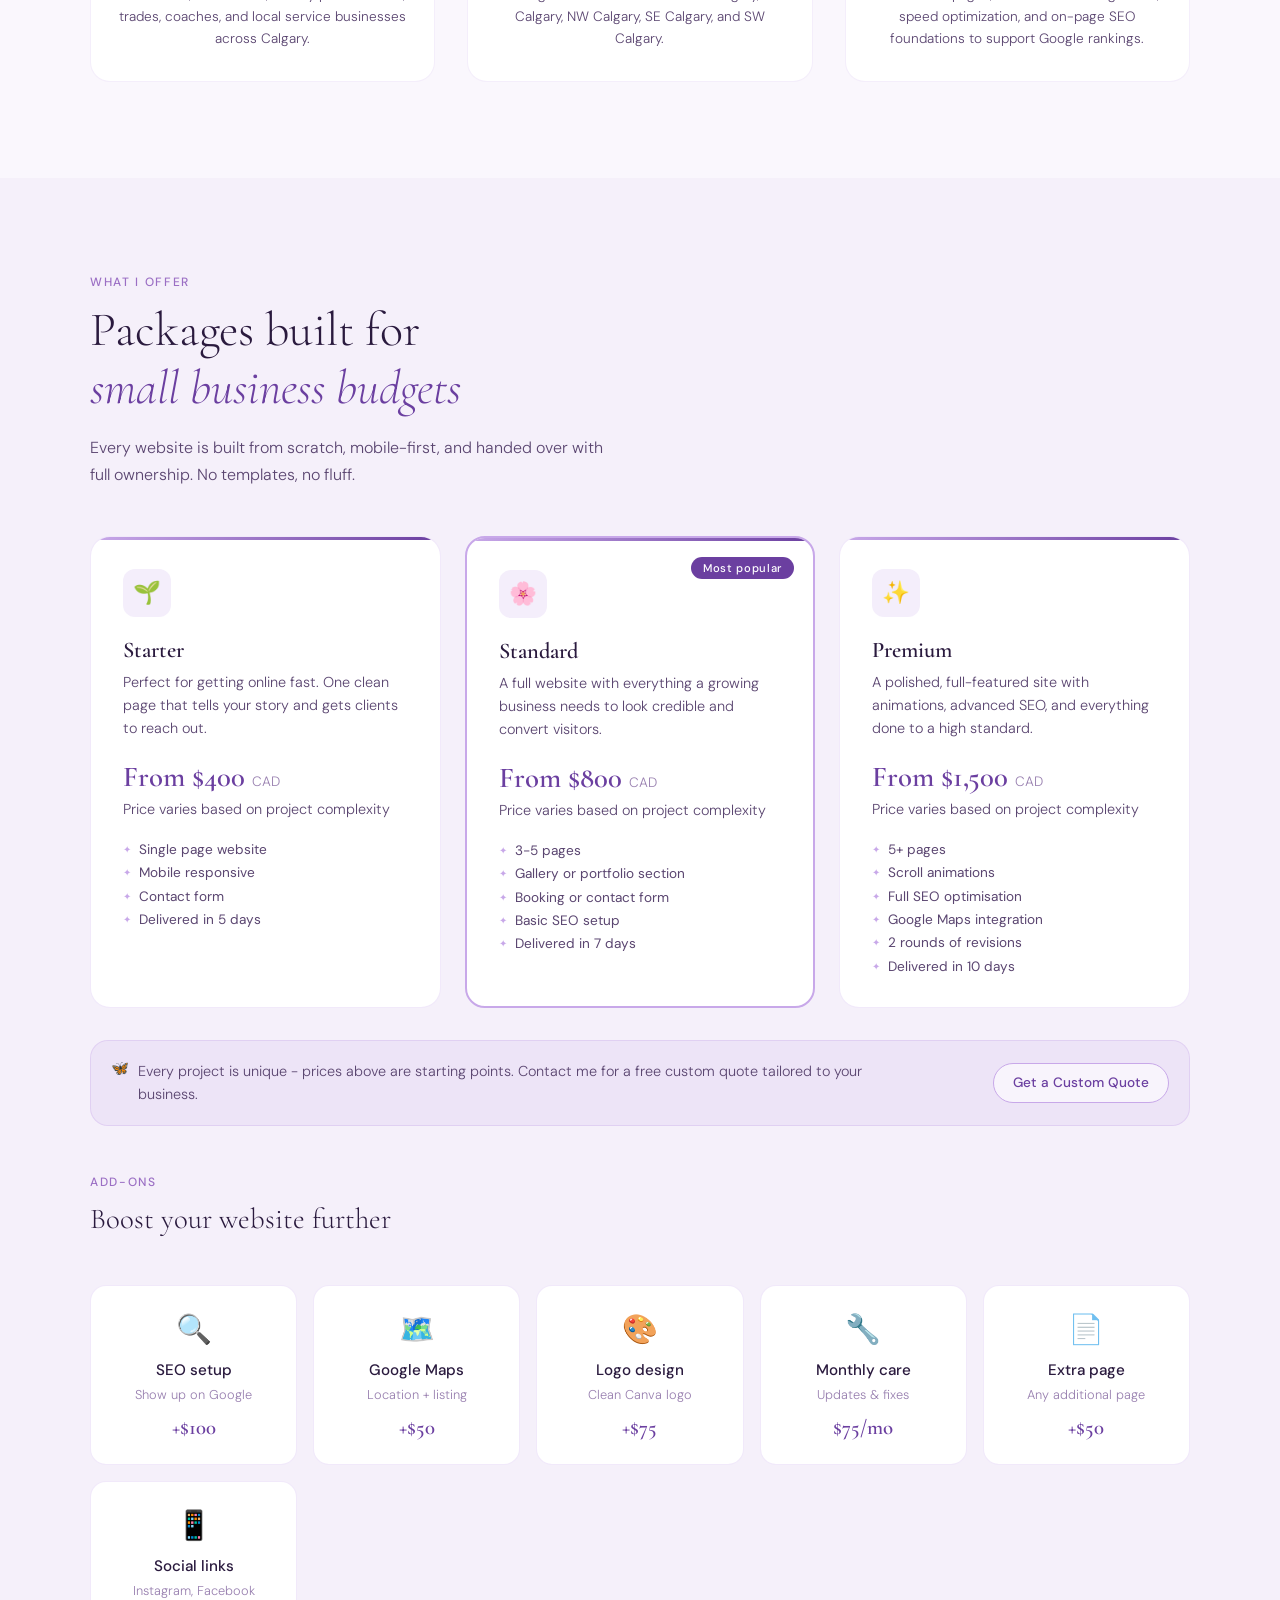
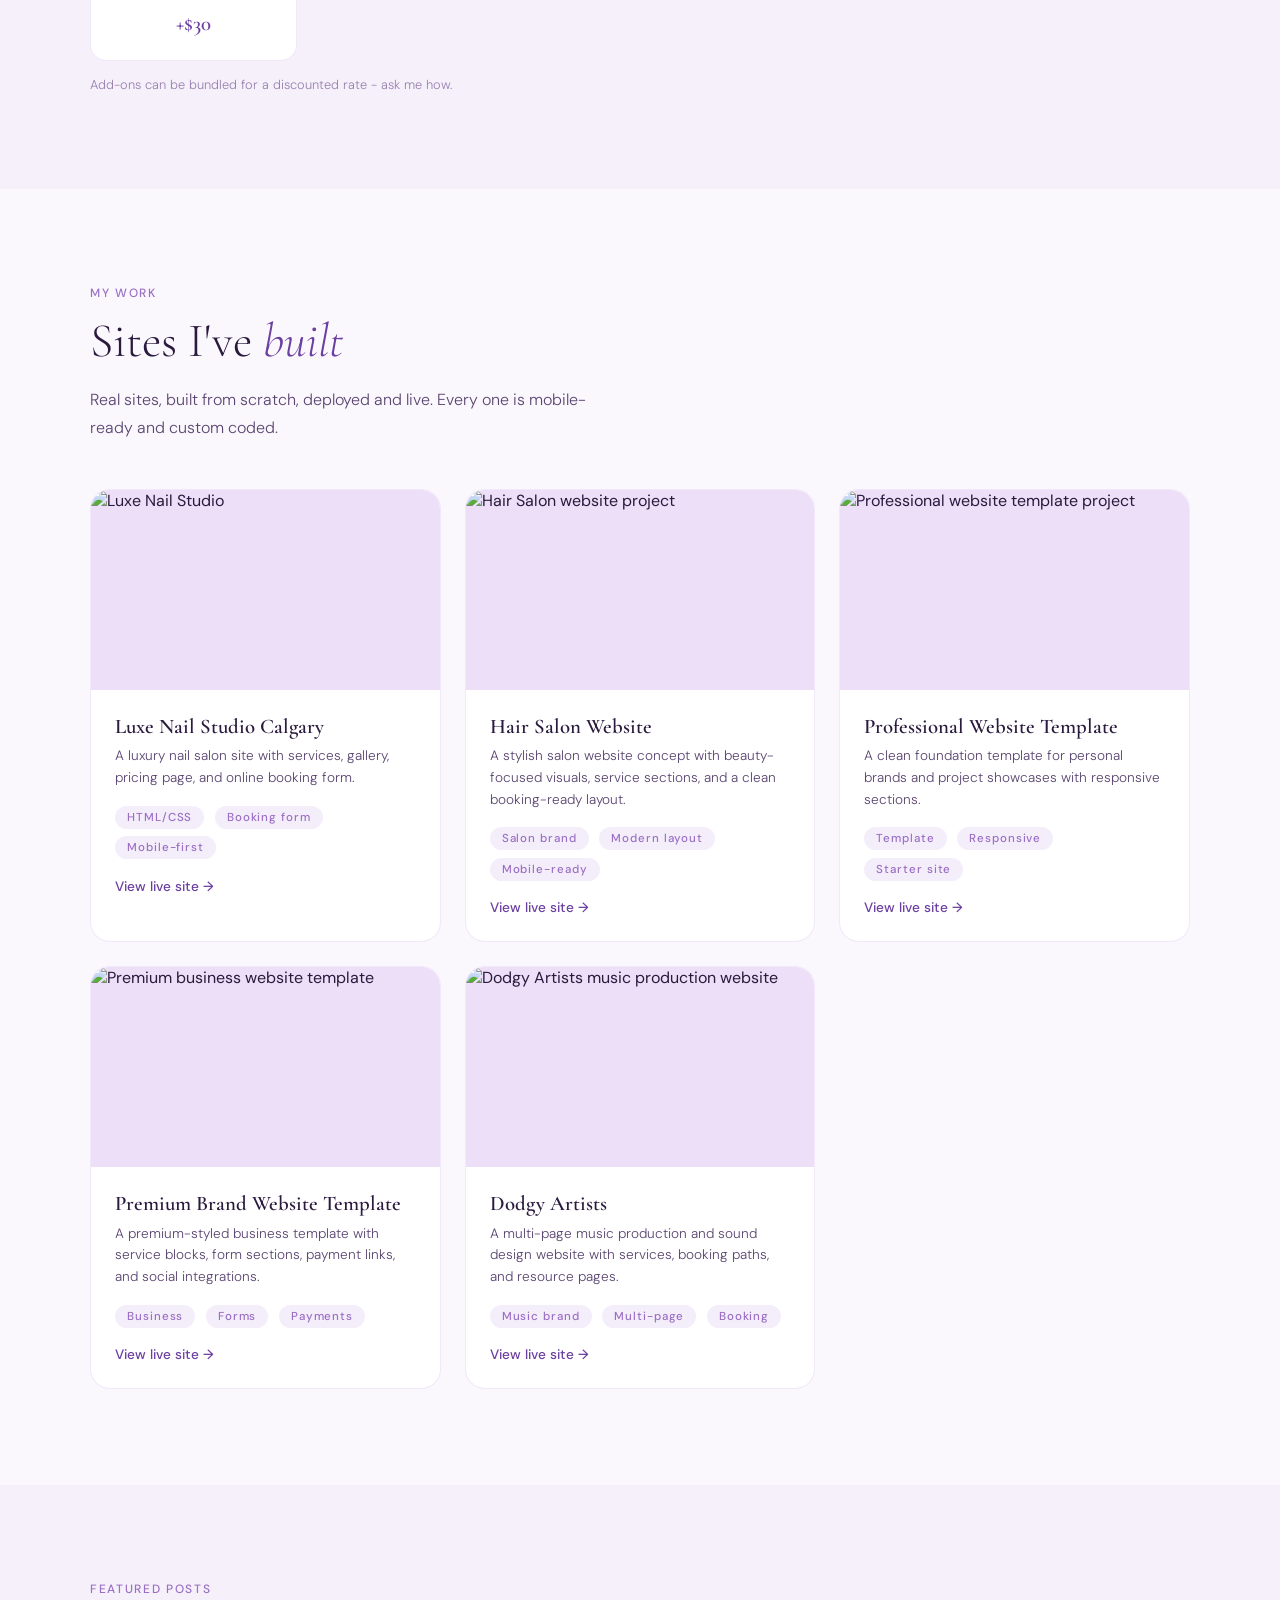
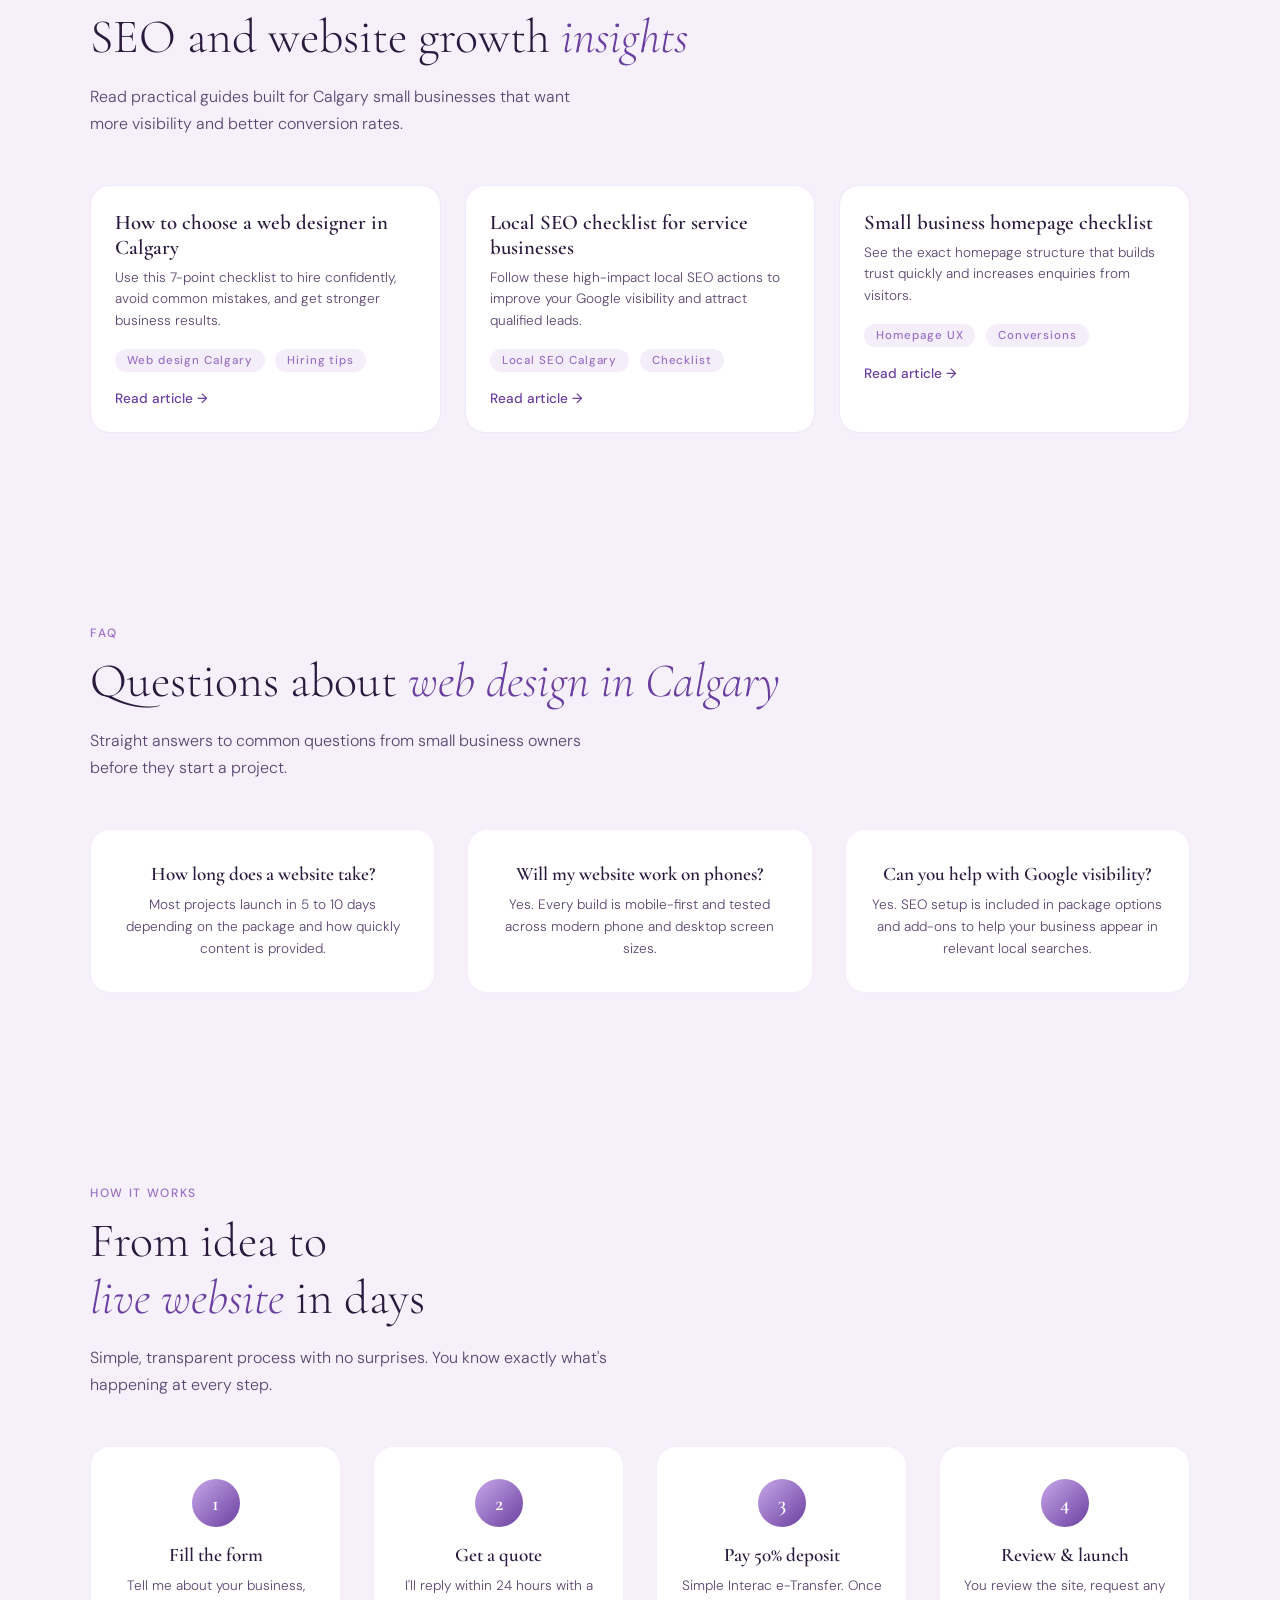
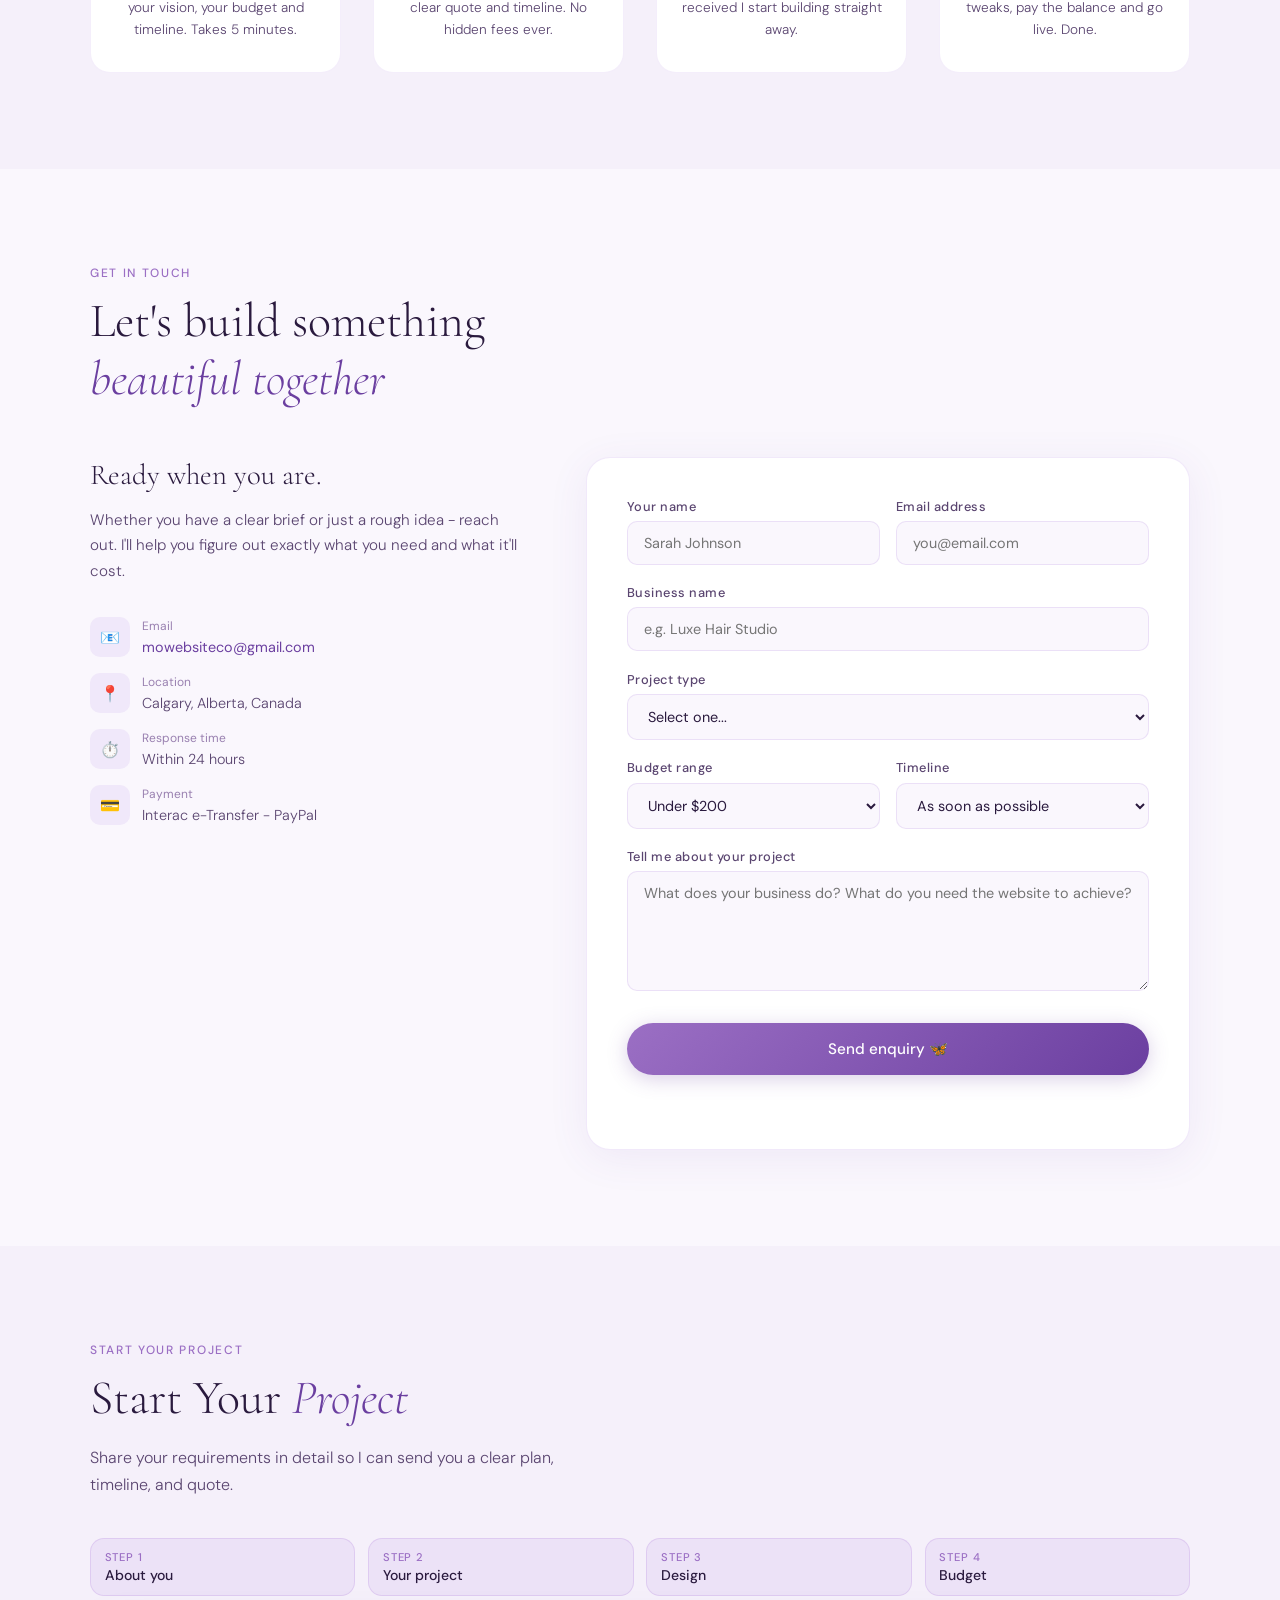
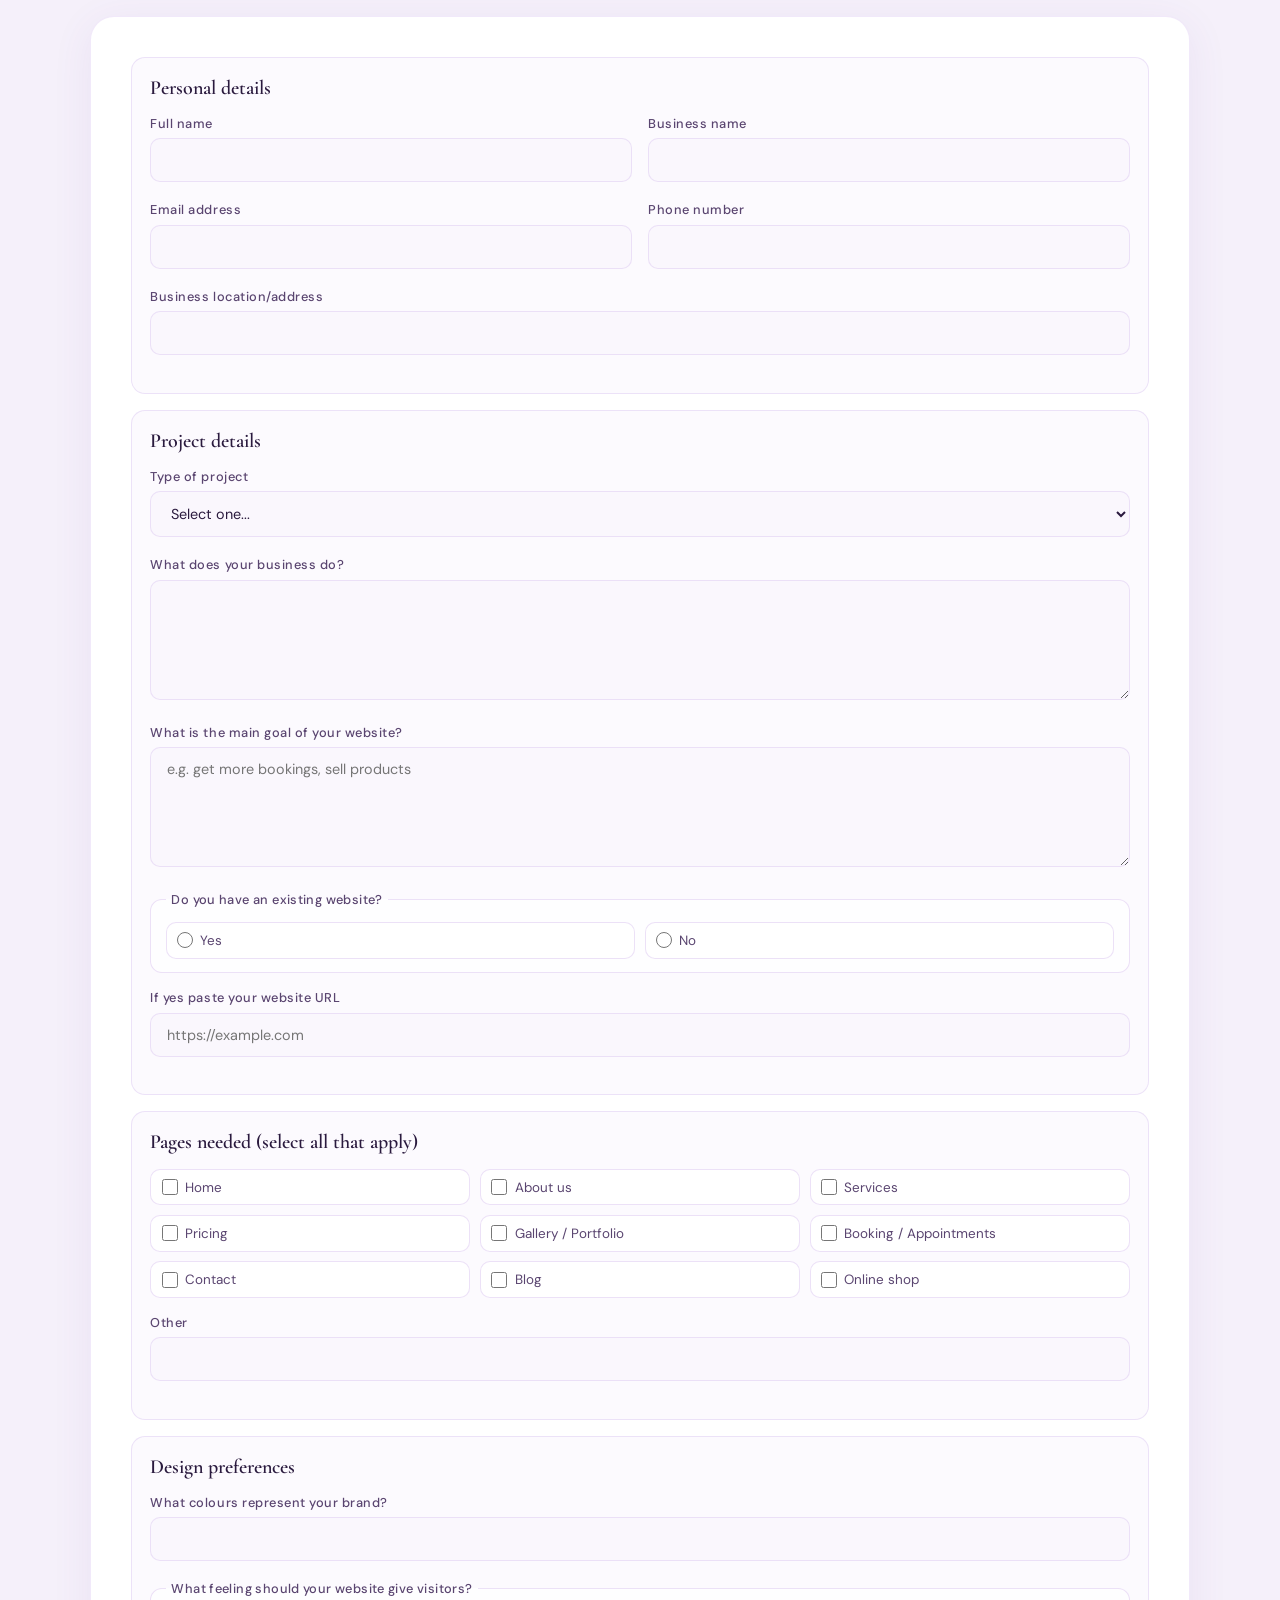
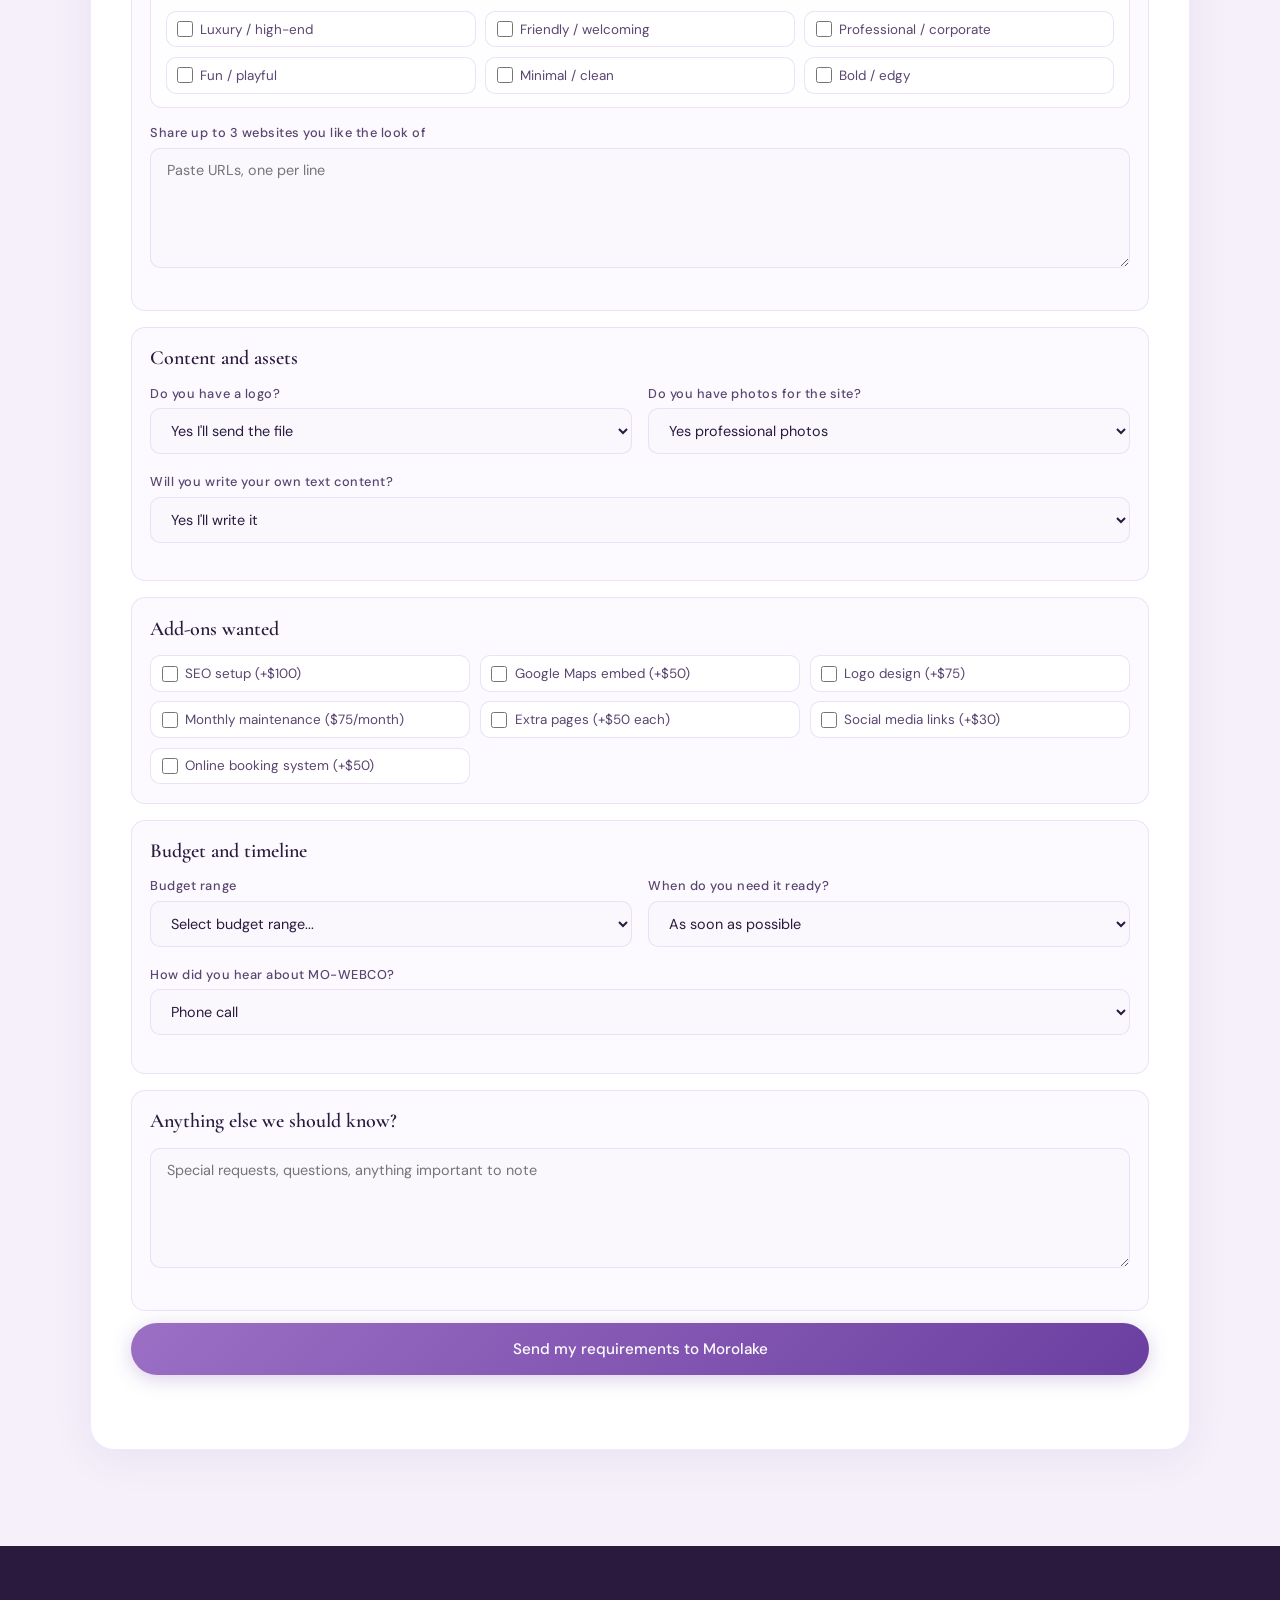
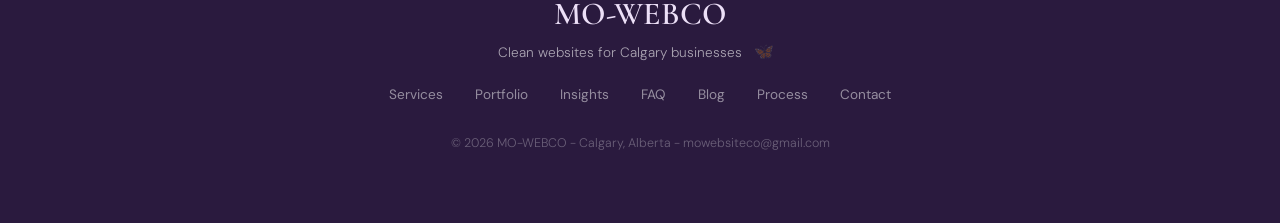
==== commit fa3a3a84: "new client requirement form" ====
--- a/index.html
+++ b/index.html
@@ -529,6 +529,233 @@
   </div>
 </section>
 
+<!-- START YOUR PROJECT -->
+<section class="services-bg" id="start-project">
+  <div class="container">
+    <span class="section-tag">Start your project</span>
+    <h2 class="section-title">Start Your <em>Project</em></h2>
+    <p class="section-sub">Share your requirements in detail so I can send you a clear plan, timeline, and quote.</p>
+
+    <div class="project-progress fade-in" aria-label="Form progress indicator">
+      <div class="project-progress-step"><span>Step 1</span><strong>About you</strong></div>
+      <div class="project-progress-step"><span>Step 2</span><strong>Your project</strong></div>
+      <div class="project-progress-step"><span>Step 3</span><strong>Design</strong></div>
+      <div class="project-progress-step"><span>Step 4</span><strong>Budget</strong></div>
+    </div>
+
+    <div class="contact-form fade-in project-form-card">
+      <form id="projectRequirementsForm" action="https://formspree.io/f/mojzqdld" method="POST">
+        <input type="hidden" name="_replyto" value="mowebsiteco@gmail.com">
+        <input type="hidden" name="_subject" value="New project requirements - MO-WEBCO">
+
+        <div class="project-form-section">
+          <h3>Personal details</h3>
+          <div class="form-row">
+            <div class="form-group">
+              <label for="fullName">Full name</label>
+              <input id="fullName" type="text" name="full_name" required>
+            </div>
+            <div class="form-group">
+              <label for="businessName">Business name</label>
+              <input id="businessName" type="text" name="business_name" required>
+            </div>
+          </div>
+
+          <div class="form-row">
+            <div class="form-group">
+              <label for="projectEmail">Email address</label>
+              <input id="projectEmail" type="email" name="email" required>
+            </div>
+            <div class="form-group">
+              <label for="phoneNumber">Phone number</label>
+              <input id="phoneNumber" type="tel" name="phone_number">
+            </div>
+          </div>
+
+          <div class="form-group">
+            <label for="businessLocation">Business location/address</label>
+            <input id="businessLocation" type="text" name="business_location">
+          </div>
+        </div>
+
+        <div class="project-form-section">
+          <h3>Project details</h3>
+          <div class="form-group">
+            <label for="projectTypeFull">Type of project</label>
+            <select id="projectTypeFull" name="project_type" required>
+              <option value="">Select one...</option>
+              <option>New website</option>
+              <option>Redesign existing site</option>
+              <option>Fix broken site</option>
+              <option>Add pages to existing site</option>
+              <option>Not sure yet</option>
+            </select>
+          </div>
+
+          <div class="form-group">
+            <label for="businessActivity">What does your business do?</label>
+            <textarea id="businessActivity" name="business_description" required></textarea>
+          </div>
+
+          <div class="form-group">
+            <label for="websiteGoal">What is the main goal of your website?</label>
+            <textarea id="websiteGoal" name="website_goal" placeholder="e.g. get more bookings, sell products"></textarea>
+          </div>
+
+          <fieldset class="project-fieldset">
+            <legend>Do you have an existing website?</legend>
+            <div class="choice-grid">
+              <label class="choice-item"><input type="radio" name="has_existing_website" value="Yes" required> Yes</label>
+              <label class="choice-item"><input type="radio" name="has_existing_website" value="No" required> No</label>
+            </div>
+          </fieldset>
+
+          <div class="form-group">
+            <label for="existingWebsiteUrl">If yes paste your website URL</label>
+            <input id="existingWebsiteUrl" type="text" name="existing_website_url" placeholder="https://example.com">
+          </div>
+        </div>
+
+        <div class="project-form-section">
+          <h3>Pages needed (select all that apply)</h3>
+          <div class="choice-grid choice-grid-3">
+            <label class="choice-item"><input type="checkbox" name="pages_needed[]" value="Home"> Home</label>
+            <label class="choice-item"><input type="checkbox" name="pages_needed[]" value="About us"> About us</label>
+            <label class="choice-item"><input type="checkbox" name="pages_needed[]" value="Services"> Services</label>
+            <label class="choice-item"><input type="checkbox" name="pages_needed[]" value="Pricing"> Pricing</label>
+            <label class="choice-item"><input type="checkbox" name="pages_needed[]" value="Gallery / Portfolio"> Gallery / Portfolio</label>
+            <label class="choice-item"><input type="checkbox" name="pages_needed[]" value="Booking / Appointments"> Booking / Appointments</label>
+            <label class="choice-item"><input type="checkbox" name="pages_needed[]" value="Contact"> Contact</label>
+            <label class="choice-item"><input type="checkbox" name="pages_needed[]" value="Blog"> Blog</label>
+            <label class="choice-item"><input type="checkbox" name="pages_needed[]" value="Online shop"> Online shop</label>
+          </div>
+          <div class="form-group" style="margin-top:1rem;">
+            <label for="otherPages">Other</label>
+            <input id="otherPages" type="text" name="other_pages">
+          </div>
+        </div>
+
+        <div class="project-form-section">
+          <h3>Design preferences</h3>
+          <div class="form-group">
+            <label for="brandColors">What colours represent your brand?</label>
+            <input id="brandColors" type="text" name="brand_colours">
+          </div>
+
+          <fieldset class="project-fieldset">
+            <legend>What feeling should your website give visitors?</legend>
+            <div class="choice-grid choice-grid-3">
+              <label class="choice-item"><input type="checkbox" name="brand_feeling[]" value="Luxury / high-end"> Luxury / high-end</label>
+              <label class="choice-item"><input type="checkbox" name="brand_feeling[]" value="Friendly / welcoming"> Friendly / welcoming</label>
+              <label class="choice-item"><input type="checkbox" name="brand_feeling[]" value="Professional / corporate"> Professional / corporate</label>
+              <label class="choice-item"><input type="checkbox" name="brand_feeling[]" value="Fun / playful"> Fun / playful</label>
+              <label class="choice-item"><input type="checkbox" name="brand_feeling[]" value="Minimal / clean"> Minimal / clean</label>
+              <label class="choice-item"><input type="checkbox" name="brand_feeling[]" value="Bold / edgy"> Bold / edgy</label>
+            </div>
+          </fieldset>
+
+          <div class="form-group">
+            <label for="inspirationWebsites">Share up to 3 websites you like the look of</label>
+            <textarea id="inspirationWebsites" name="inspiration_websites" placeholder="Paste URLs, one per line"></textarea>
+          </div>
+        </div>
+
+        <div class="project-form-section">
+          <h3>Content and assets</h3>
+          <div class="form-row">
+            <div class="form-group">
+              <label for="logoStatus">Do you have a logo?</label>
+              <select id="logoStatus" name="logo_status">
+                <option>Yes I'll send the file</option>
+                <option>No I need one designed (+$75)</option>
+                <option>I have one but want it updated</option>
+              </select>
+            </div>
+            <div class="form-group">
+              <label for="photosStatus">Do you have photos for the site?</label>
+              <select id="photosStatus" name="photos_status">
+                <option>Yes professional photos</option>
+                <option>I have phone photos</option>
+                <option>No please use stock images</option>
+              </select>
+            </div>
+          </div>
+
+          <div class="form-group">
+            <label for="contentWriting">Will you write your own text content?</label>
+            <select id="contentWriting" name="content_writing">
+              <option>Yes I'll write it</option>
+              <option>No I need help writing it</option>
+              <option>Mix of both</option>
+            </select>
+          </div>
+        </div>
+
+        <div class="project-form-section">
+          <h3>Add-ons wanted</h3>
+          <div class="choice-grid choice-grid-3">
+            <label class="choice-item"><input type="checkbox" name="add_ons[]" value="SEO setup (+$100)"> SEO setup (+$100)</label>
+            <label class="choice-item"><input type="checkbox" name="add_ons[]" value="Google Maps embed (+$50)"> Google Maps embed (+$50)</label>
+            <label class="choice-item"><input type="checkbox" name="add_ons[]" value="Logo design (+$75)"> Logo design (+$75)</label>
+            <label class="choice-item"><input type="checkbox" name="add_ons[]" value="Monthly maintenance ($75/month)"> Monthly maintenance ($75/month)</label>
+            <label class="choice-item"><input type="checkbox" name="add_ons[]" value="Extra pages (+$50 each)"> Extra pages (+$50 each)</label>
+            <label class="choice-item"><input type="checkbox" name="add_ons[]" value="Social media links (+$30)"> Social media links (+$30)</label>
+            <label class="choice-item"><input type="checkbox" name="add_ons[]" value="Online booking system (+$50)"> Online booking system (+$50)</label>
+          </div>
+        </div>
+
+        <div class="project-form-section">
+          <h3>Budget and timeline</h3>
+          <div class="form-row">
+            <div class="form-group">
+              <label for="budgetRangeFull">Budget range</label>
+              <select id="budgetRangeFull" name="budget_range" required>
+                <option value="">Select budget range...</option>
+                <option>Under $400</option>
+                <option>$400 - $800</option>
+                <option>$800 - $1,500</option>
+                <option>Over $1,500</option>
+                <option>Not sure yet</option>
+              </select>
+            </div>
+            <div class="form-group">
+              <label for="timelineNeeded">When do you need it ready?</label>
+              <select id="timelineNeeded" name="timeline_needed">
+                <option>As soon as possible</option>
+                <option>Within 2 weeks</option>
+                <option>Within a month</option>
+                <option>No rush just get it right</option>
+              </select>
+            </div>
+          </div>
+
+          <div class="form-group">
+            <label for="leadSource">How did you hear about MO-WEBCO?</label>
+            <select id="leadSource" name="lead_source">
+              <option>Phone call</option>
+              <option>Email</option>
+              <option>Instagram</option>
+              <option>Google</option>
+              <option>Referral</option>
+              <option>Other</option>
+            </select>
+          </div>
+        </div>
+
+        <div class="project-form-section project-form-section-last">
+          <h3>Anything else we should know?</h3>
+          <div class="form-group">
+            <textarea name="extra_notes" placeholder="Special requests, questions, anything important to note"></textarea>
+          </div>
+        </div>
+
+        <button type="submit" class="submit-btn" id="projectSubmitBtn">Send my requirements to Morolake</button>
+        <p class="form-status" id="projectFormStatus" role="status" aria-live="polite"></p>
+      </form>
+    </div>
+  </div>
+</section>
+
 <!-- FOOTER -->
 <footer>
   <div class="footer-logo">MO-WEBCO</div>
--- a/styles.css
+++ b/styles.css
@@ -599,6 +599,108 @@
   .form-status.success { color: #2d7a4b; }
   .form-status.error { color: #a03f6b; }
 
+  /* START PROJECT FORM */
+  .project-progress {
+    margin-top: 2.5rem;
+    display: grid;
+    grid-template-columns: repeat(4, minmax(120px, 1fr));
+    gap: 0.8rem;
+  }
+
+  .project-progress-step {
+    background: rgba(200,168,233,0.18);
+    border: 1px solid rgba(200,168,233,0.4);
+    border-radius: 14px;
+    padding: 0.7rem 0.85rem;
+    display: flex;
+    flex-direction: column;
+    gap: 0.1rem;
+  }
+
+  .project-progress-step span {
+    font-size: 0.7rem;
+    letter-spacing: 0.08em;
+    text-transform: uppercase;
+    color: var(--lilac-dark);
+    font-weight: 500;
+  }
+
+  .project-progress-step strong {
+    font-size: 0.88rem;
+    color: var(--text-dark);
+    font-weight: 500;
+  }
+
+  .project-form-card {
+    margin-top: 1.25rem;
+  }
+
+  .project-form-section {
+    border: 1px solid rgba(200,168,233,0.3);
+    border-radius: 14px;
+    background: rgba(250,247,253,0.62);
+    padding: 1.15rem;
+    margin-bottom: 1rem;
+  }
+
+  .project-form-section h3 {
+    font-family: 'Cormorant Garamond', serif;
+    font-size: 1.25rem;
+    font-weight: 600;
+    color: var(--text-dark);
+    margin-bottom: 0.9rem;
+  }
+
+  .project-form-section-last {
+    margin-bottom: 0.25rem;
+  }
+
+  .project-fieldset {
+    border: 1px solid rgba(200,168,233,0.35);
+    border-radius: 12px;
+    padding: 0.85rem 0.9rem;
+    margin-bottom: 1rem;
+    background: rgba(255,255,255,0.75);
+  }
+
+  .project-fieldset legend {
+    padding: 0 0.35rem;
+    color: var(--text-mid);
+    font-size: 0.8rem;
+    letter-spacing: 0.03em;
+    font-weight: 500;
+  }
+
+  .choice-grid {
+    display: grid;
+    grid-template-columns: repeat(2, minmax(180px, 1fr));
+    gap: 0.6rem;
+  }
+
+  .choice-grid-3 {
+    grid-template-columns: repeat(3, minmax(160px, 1fr));
+  }
+
+  .choice-item {
+    display: flex;
+    align-items: center;
+    gap: 0.45rem;
+    font-size: 0.84rem;
+    color: var(--text-mid);
+    background: rgba(255,255,255,0.85);
+    border: 1px solid rgba(200,168,233,0.35);
+    border-radius: 10px;
+    padding: 0.55rem 0.65rem;
+    font-weight: 400;
+  }
+
+  .choice-item input {
+    accent-color: var(--lilac-deep);
+    width: 16px;
+    height: 16px;
+    margin: 0;
+  }
+
   /* FOOTER */
   footer {
     background: var(--text-dark);
@@ -634,6 +736,11 @@
     .hamburger { display: flex; }
     .contact-wrapper { grid-template-columns: 1fr; gap: 2rem; }
     .form-row { grid-template-columns: 1fr; }
+    .project-progress { grid-template-columns: 1fr 1fr; }
+    .choice-grid,
+    .choice-grid-3 { grid-template-columns: 1fr; }
+    .project-form-section { padding: 0.95rem; }
+    .project-progress-step { padding: 0.65rem 0.7rem; }
     section { padding: 4rem 1.5rem; }
     .hero { padding: 7rem 1.5rem 3rem; }
   }
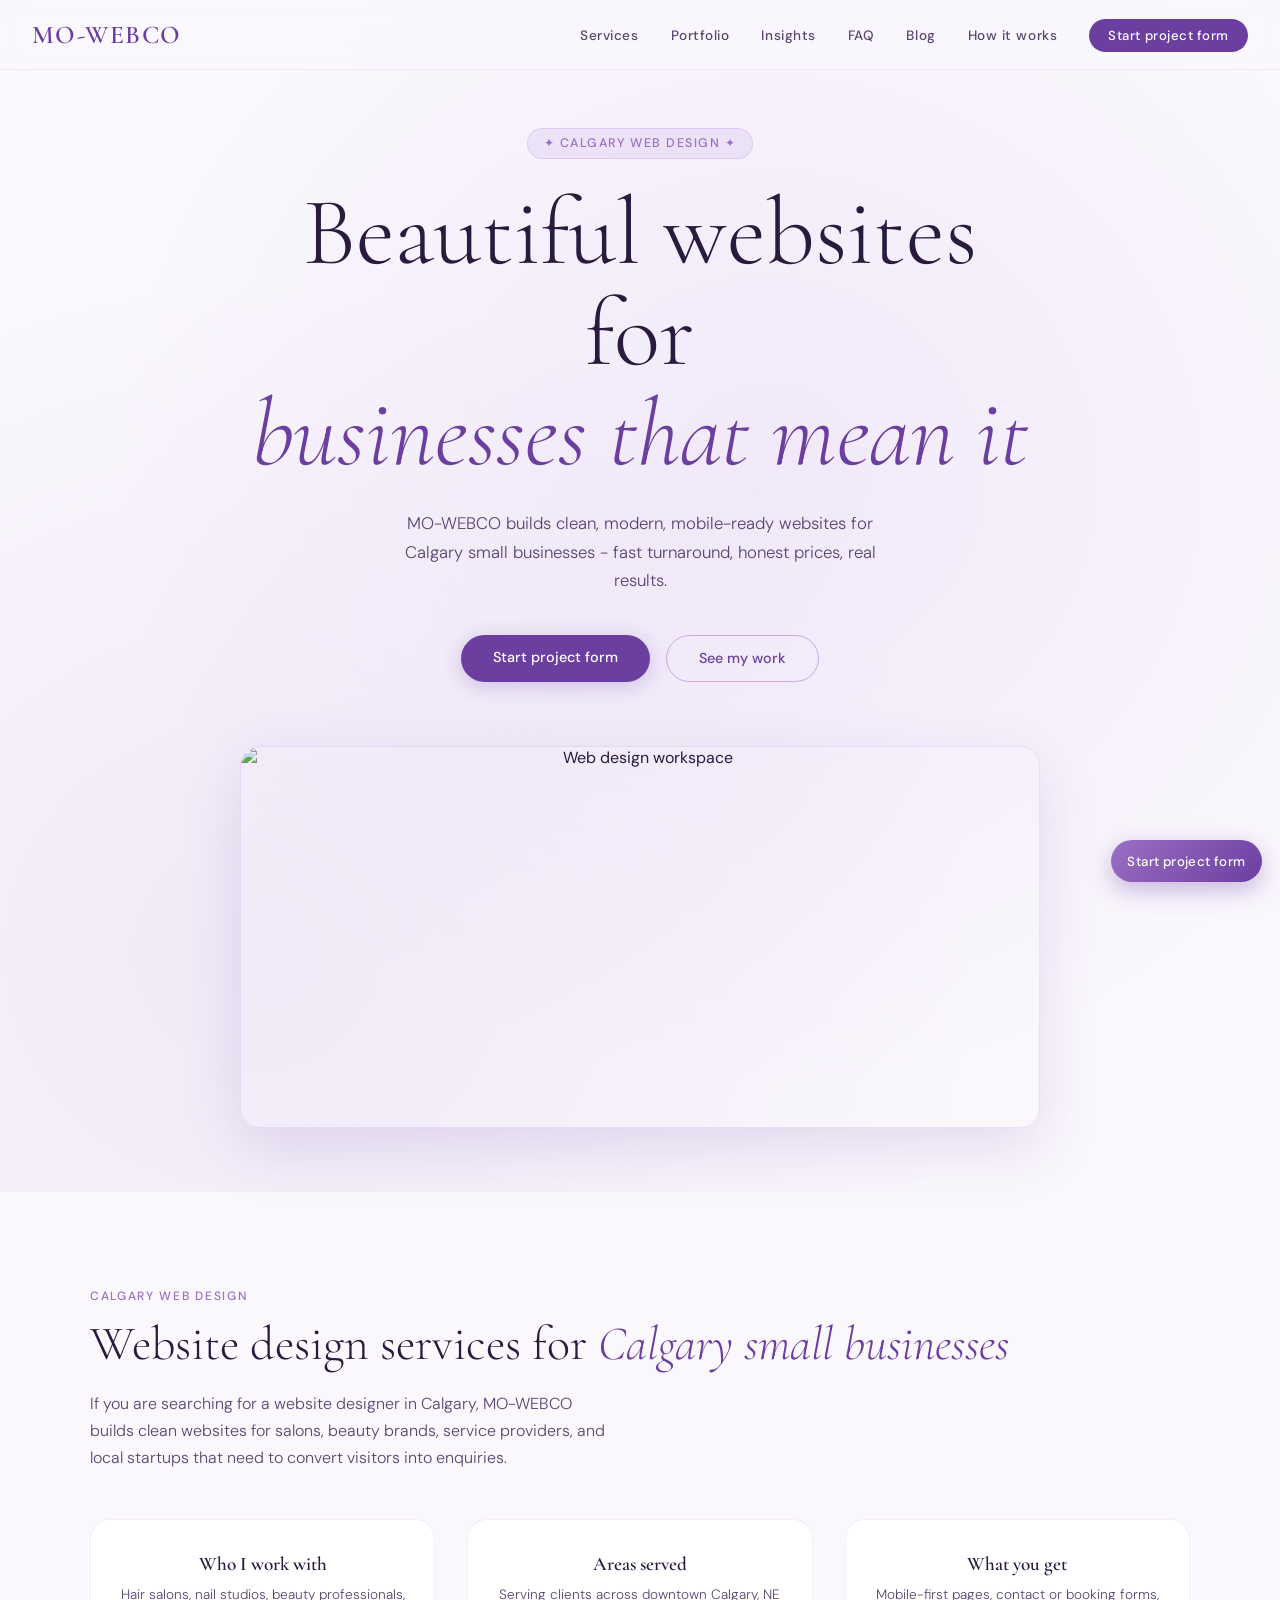
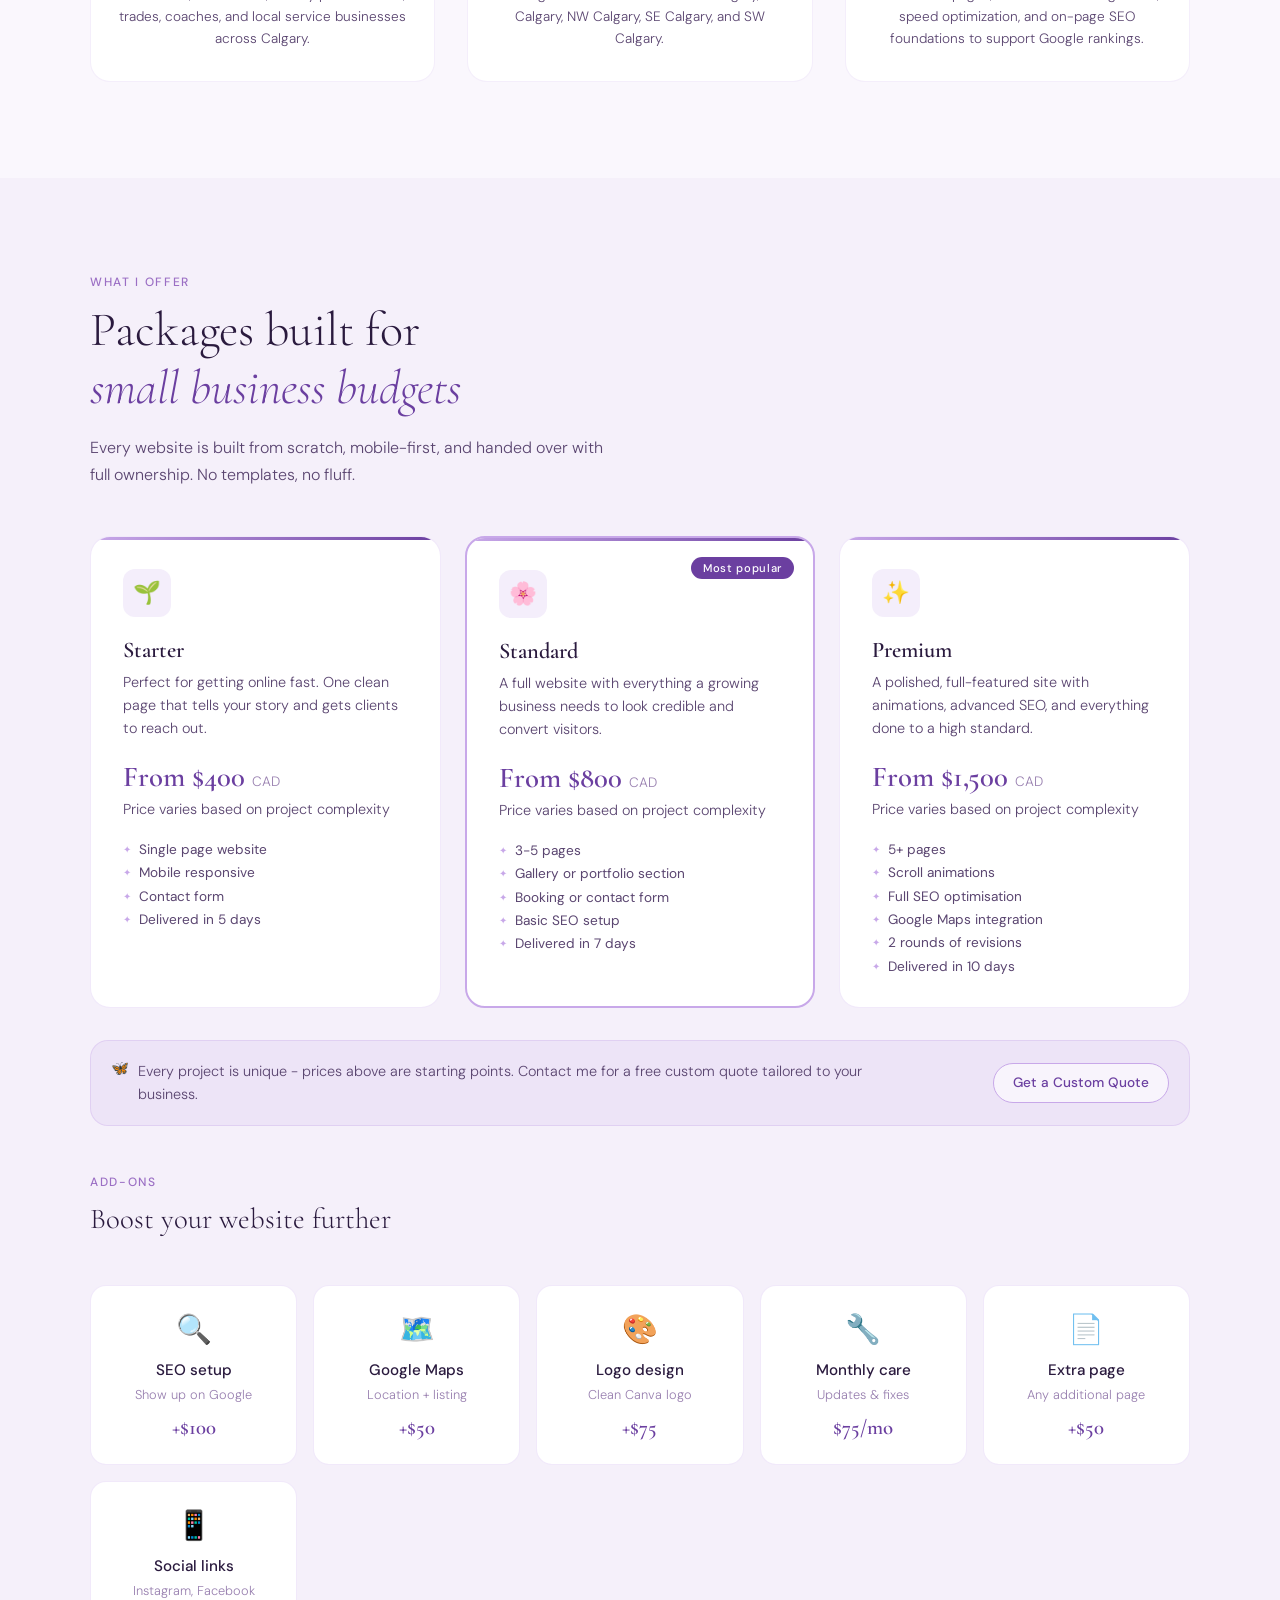
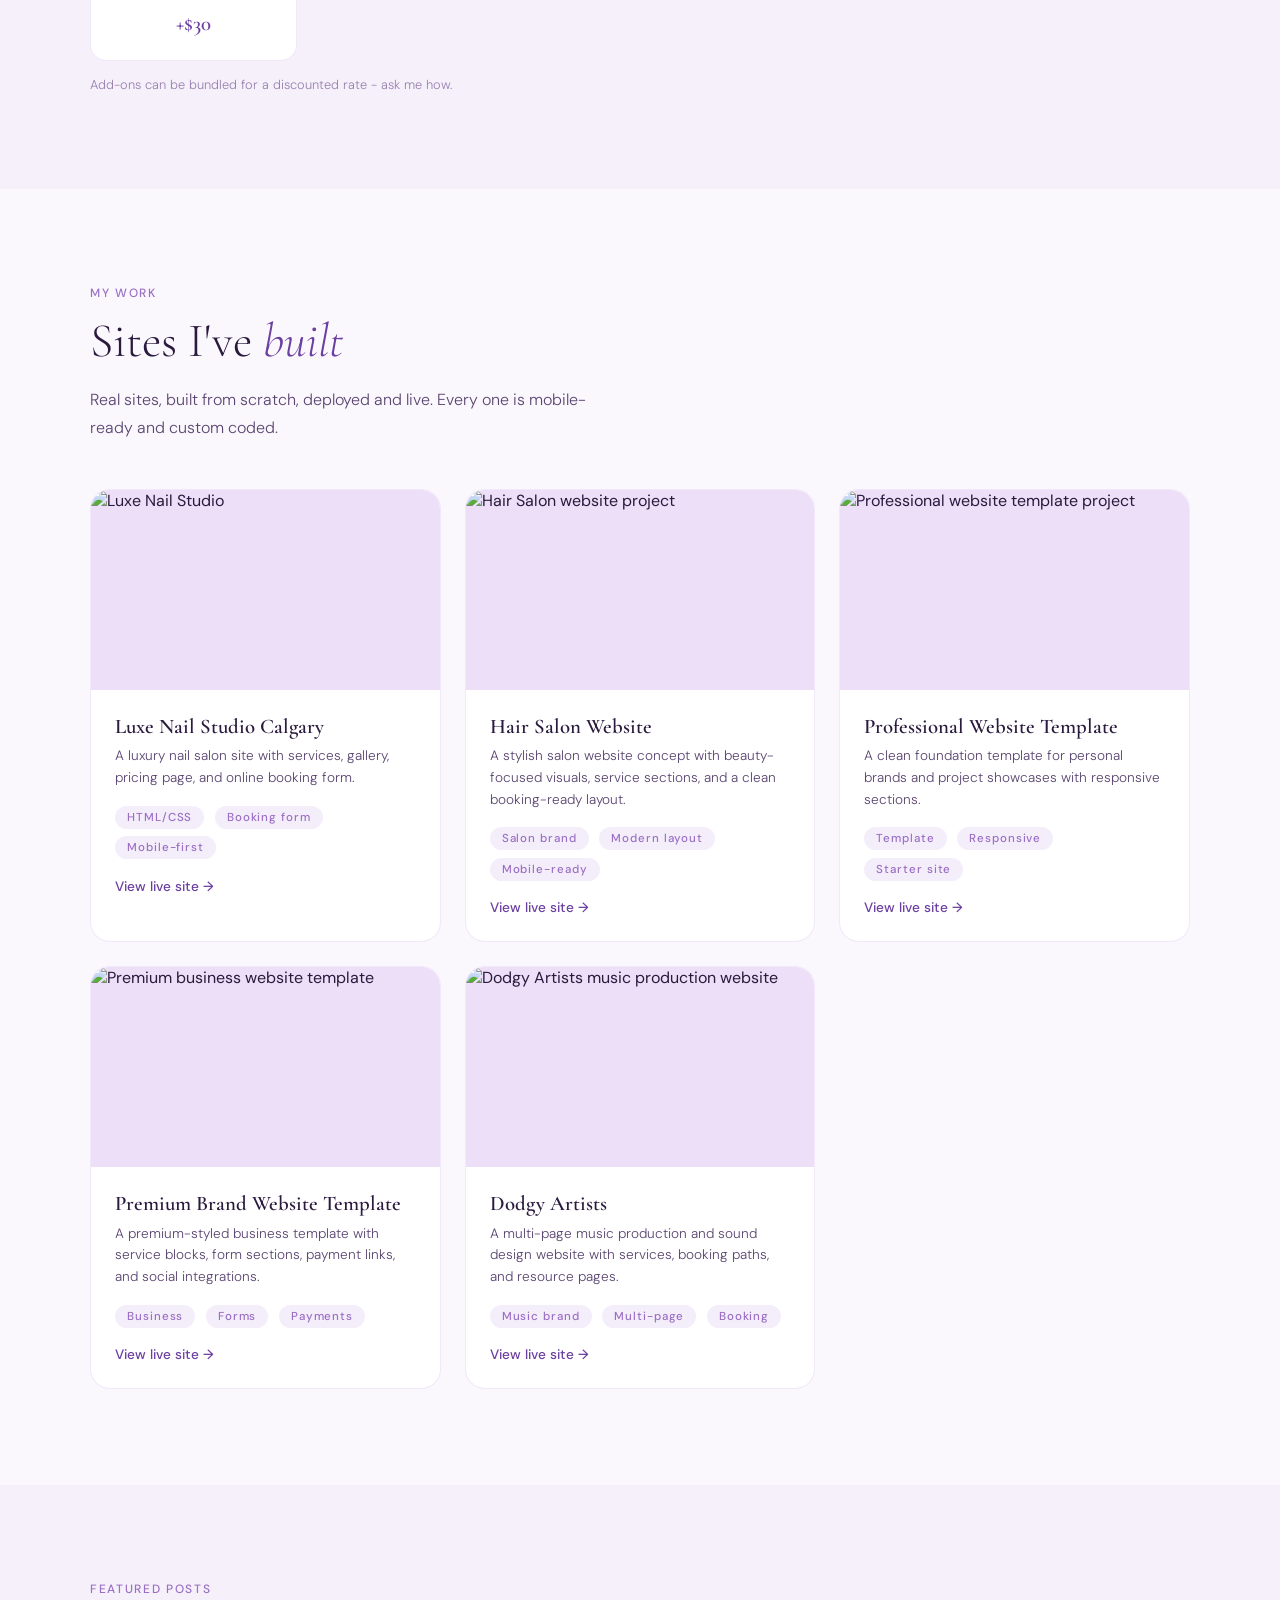
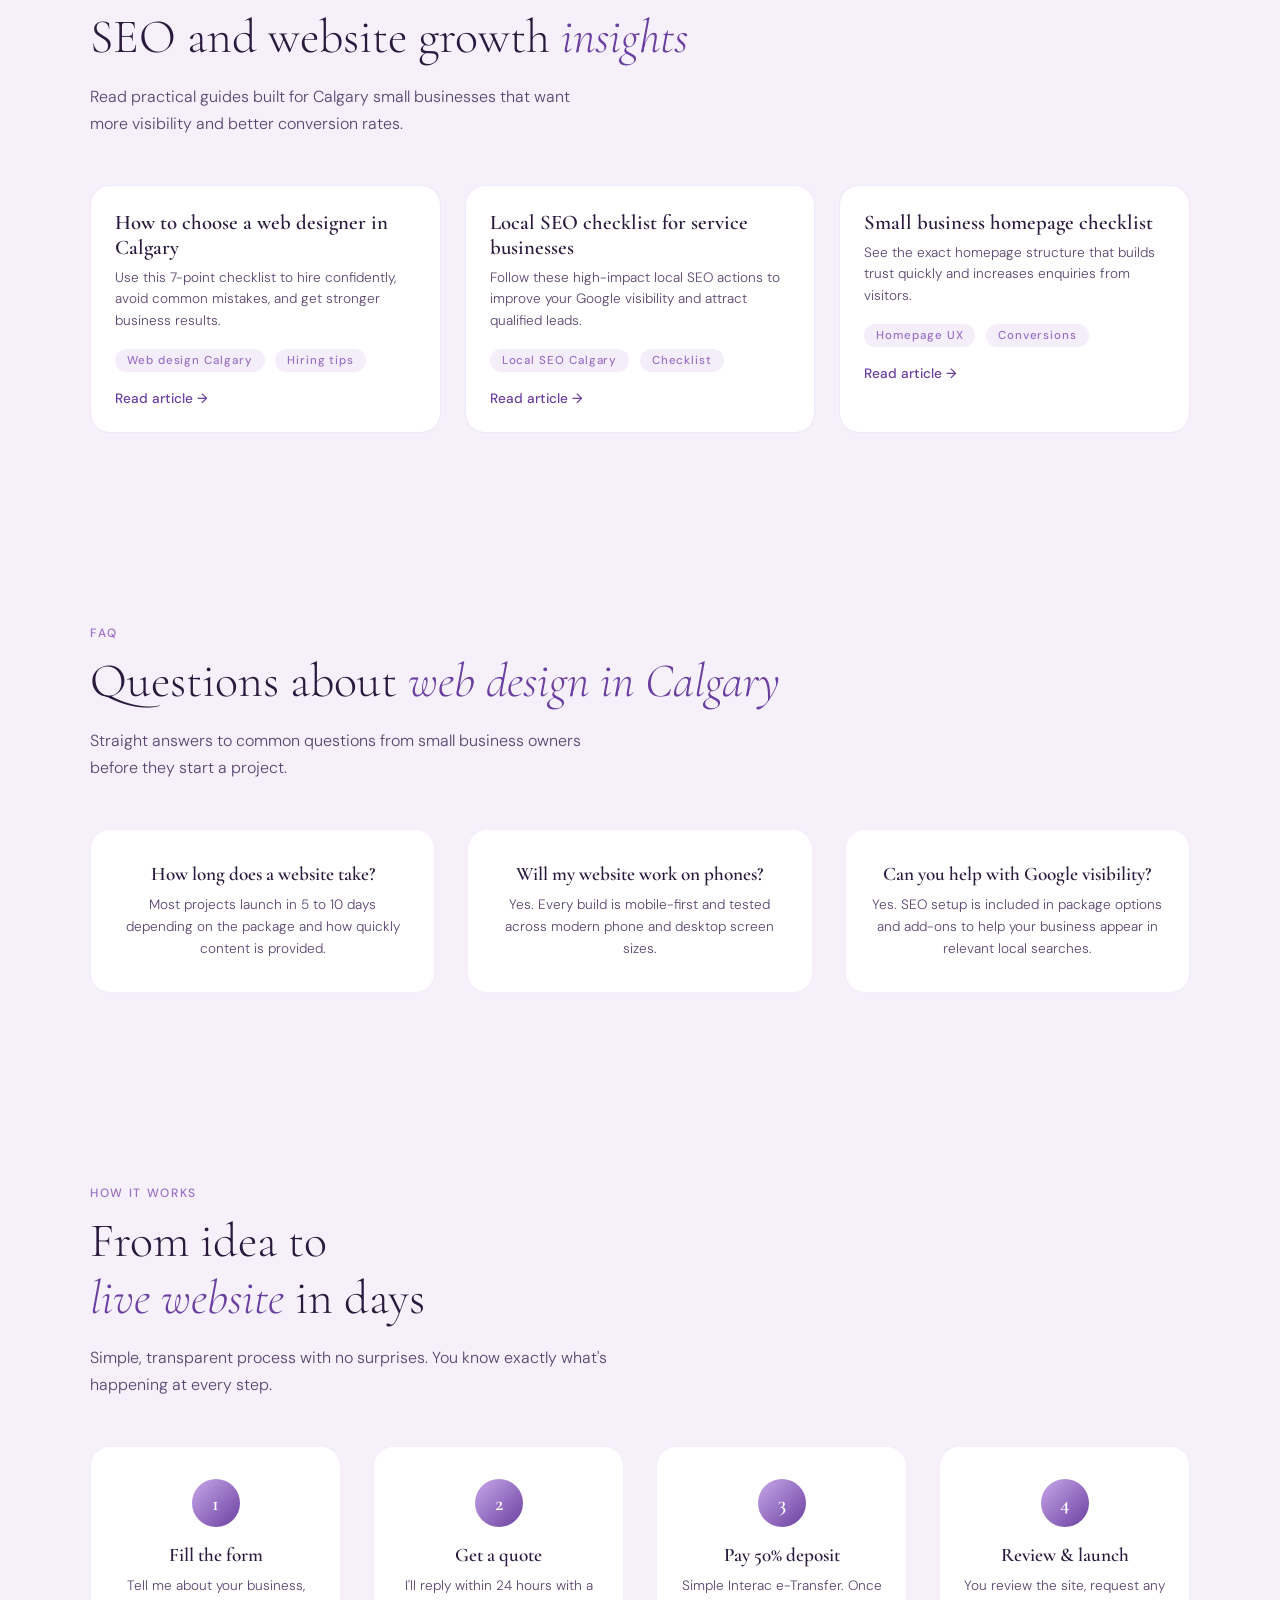
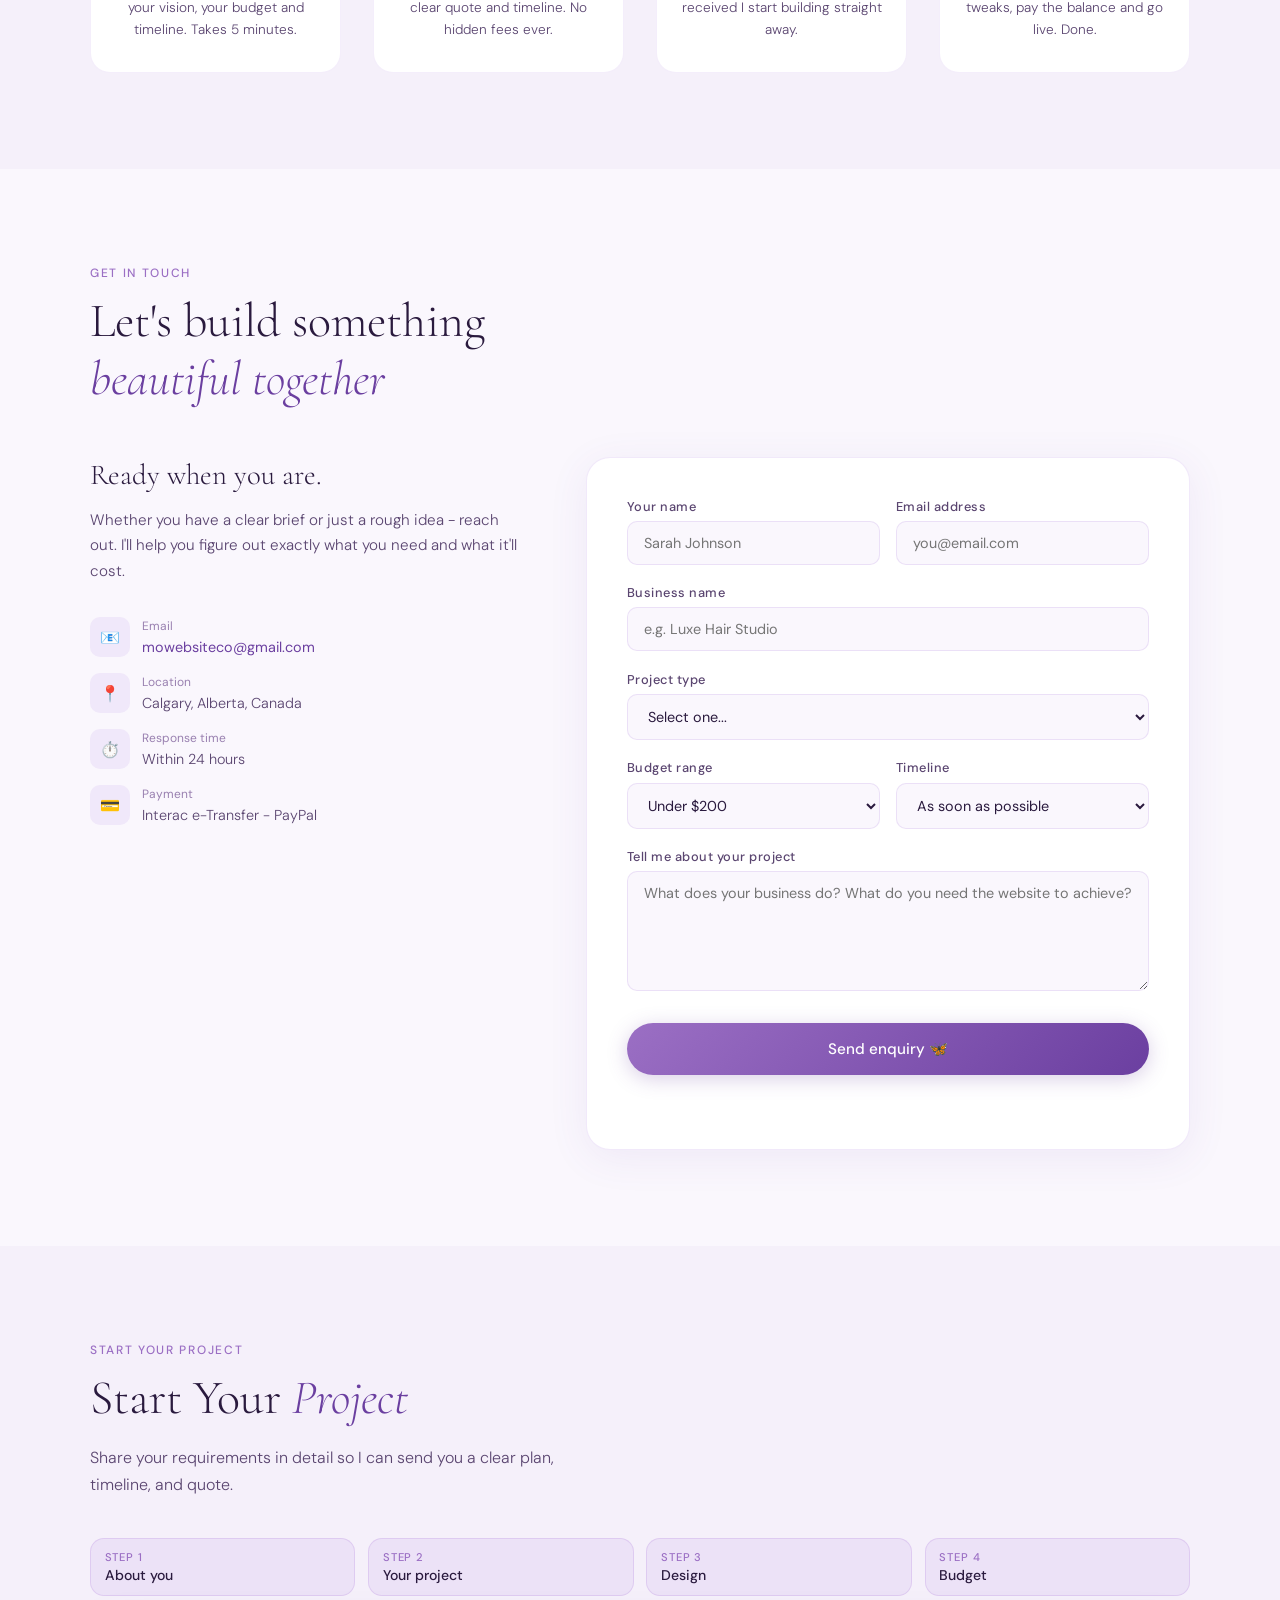
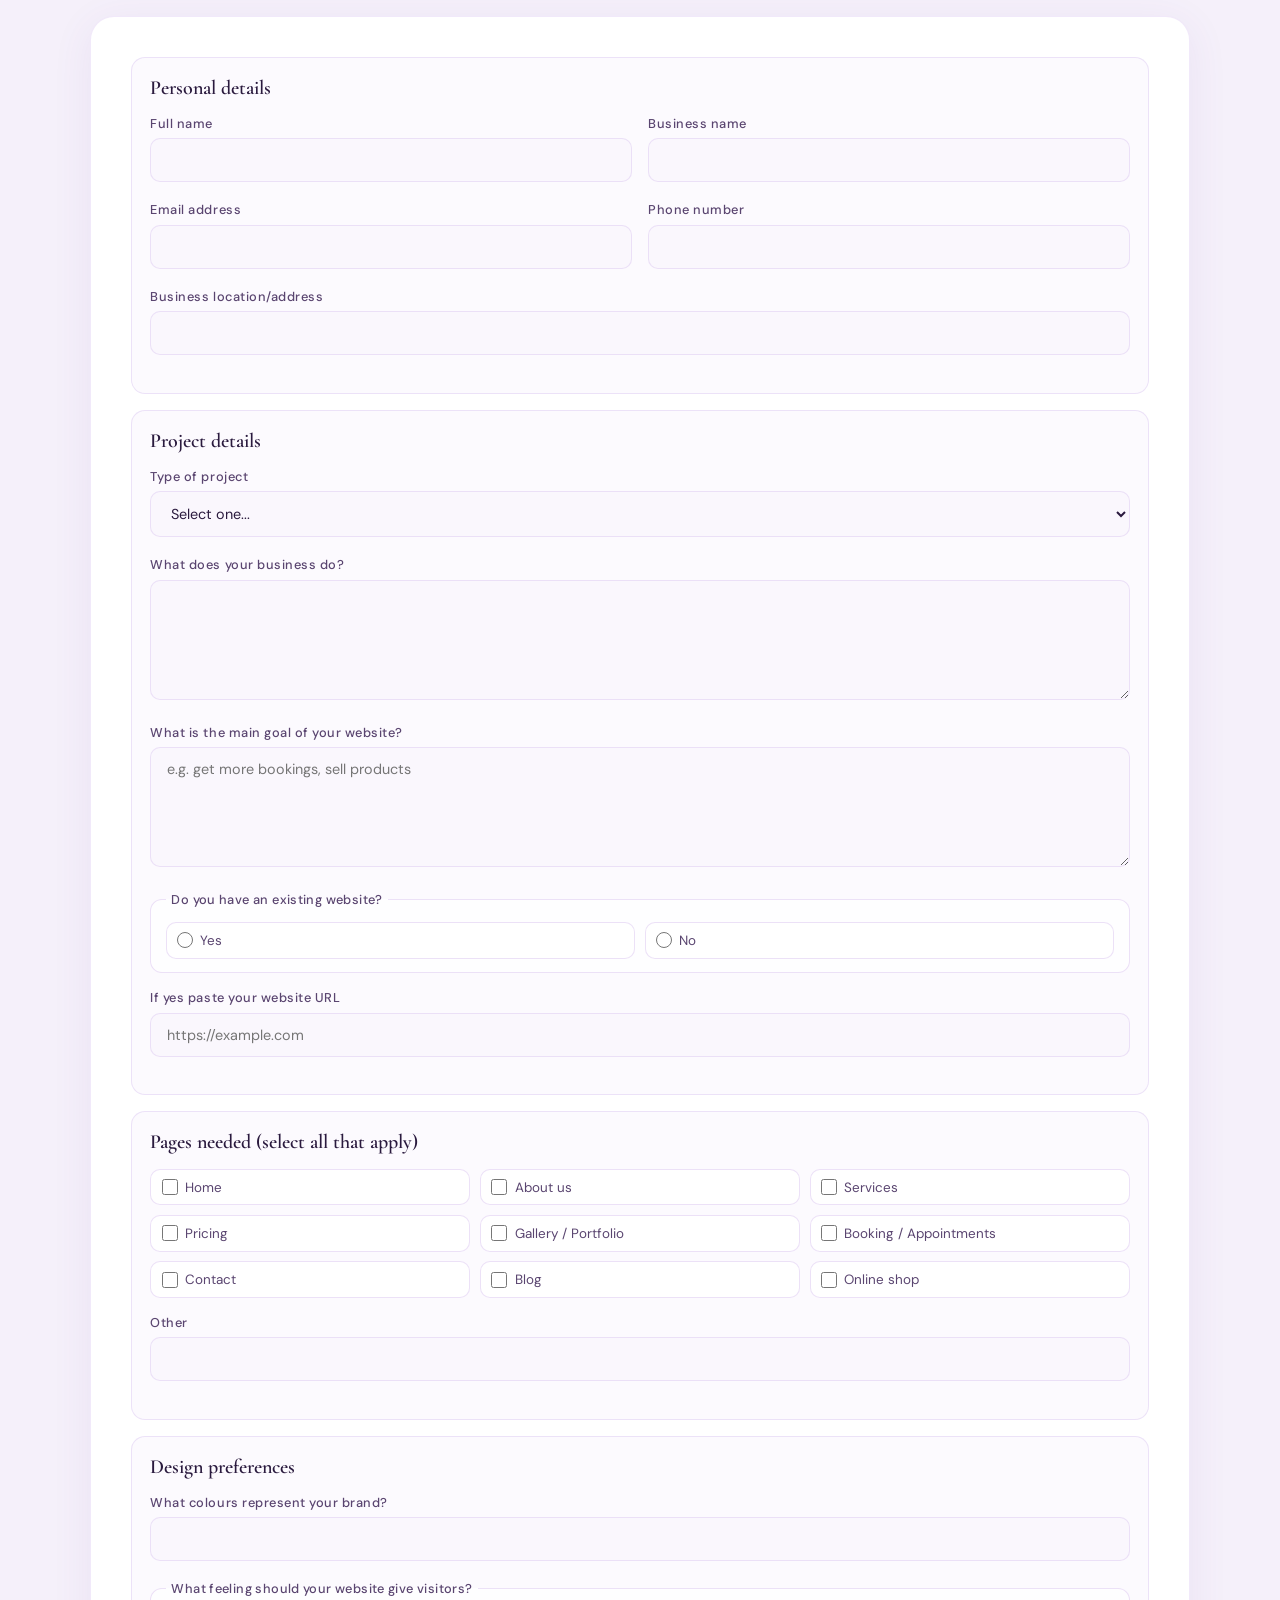
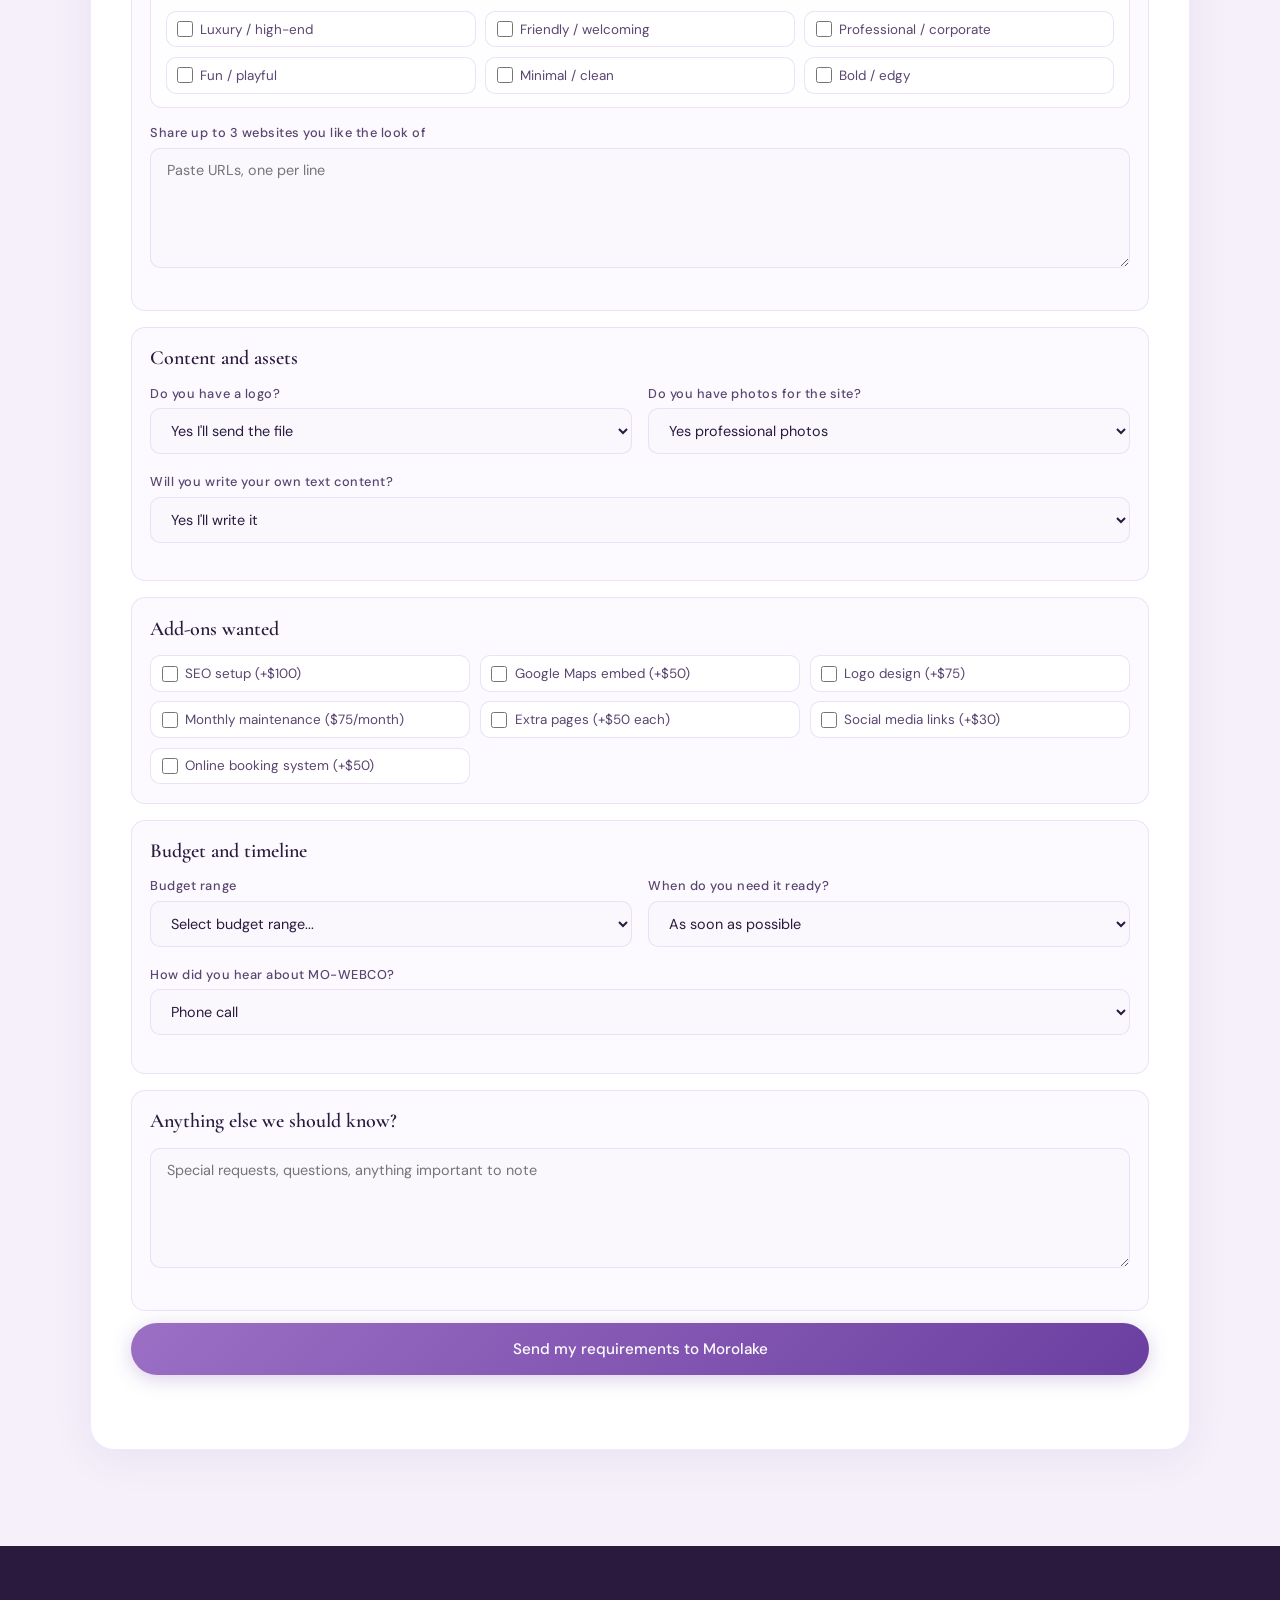
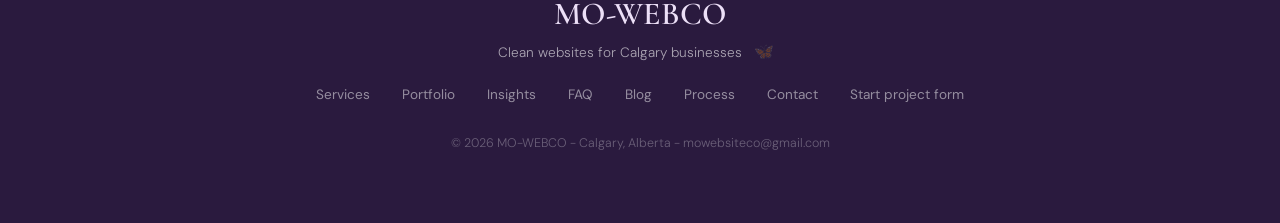
==== commit cb6d3a38: "position" ====
--- a/index.html
+++ b/index.html
@@ -86,6 +86,7 @@
 <div class="butterfly b2"><svg viewBox="0 0 100 80" xmlns="http://www.w3.org/2000/svg"><path d="M50 40 C30 10, 0 15, 5 35 C10 55, 35 50, 50 40Z M50 40 C70 10, 100 15, 95 35 C90 55, 65 50, 50 40Z M50 40 C32 55, 8 65, 15 75 C22 82, 42 65, 50 40Z M50 40 C68 55, 92 65, 85 75 C78 82, 58 65, 50 40Z"/></svg></div>
 <div class="butterfly b3"><svg viewBox="0 0 100 80" xmlns="http://www.w3.org/2000/svg"><path d="M50 40 C30 10, 0 15, 5 35 C10 55, 35 50, 50 40Z M50 40 C70 10, 100 15, 95 35 C90 55, 65 50, 50 40Z M50 40 C32 55, 8 65, 15 75 C22 82, 42 65, 50 40Z M50 40 C68 55, 92 65, 85 75 C78 82, 58 65, 50 40Z"/></svg></div>
 <div class="butterfly b4"><svg viewBox="0 0 100 80" xmlns="http://www.w3.org/2000/svg"><path d="M50 40 C30 10, 0 15, 5 35 C10 55, 35 50, 50 40Z M50 40 C70 10, 100 15, 95 35 C90 55, 65 50, 50 40Z M50 40 C32 55, 8 65, 15 75 C22 82, 42 65, 50 40Z M50 40 C68 55, 92 65, 85 75 C78 82, 58 65, 50 40Z"/></svg></div>
+<a href="#start-project" class="floating-project-cta" data-track="floating_project_cta">Start project form</a>
 
 <!-- NAV -->
 <nav>
@@ -97,7 +98,7 @@
     <li><a href="#faq">FAQ</a></li>
     <li><a href="blog.html">Blog</a></li>
     <li><a href="#process">How it works</a></li>
-    <li><a href="#contact" class="nav-cta">Start a project</a></li>
+    <li><a href="#start-project" class="nav-cta" data-track="nav_start_project_form">Start project form</a></li>
   </ul>
   <div class="hamburger" id="hamburger" onclick="toggleNav()">
     <span></span><span></span><span></span>
@@ -111,7 +112,7 @@
     <h1>Beautiful websites for<br><em>businesses that mean it</em></h1>
     <p>MO-WEBCO builds clean, modern, mobile-ready websites for Calgary small businesses - fast turnaround, honest prices, real results.</p>
     <div class="hero-btns">
-      <a href="#contact" class="btn-primary" data-track="hero_start_project">Start your project</a>
+      <a href="#start-project" class="btn-primary" data-track="hero_start_project_form">Start project form</a>
       <a href="#portfolio" class="btn-secondary" data-track="hero_see_work">See my work</a>
     </div>
     <div class="hero-img fade-in">
@@ -768,6 +769,7 @@
     <a href="blog.html">Blog</a>
     <a href="#process">Process</a>
     <a href="#contact">Contact</a>
+    <a href="#start-project">Start project form</a>
   </div>
   <p class="footer-copy">&copy; 2026 MO-WEBCO - Calgary, Alberta - mowebsiteco@gmail.com</p>
 </footer>
--- a/styles.css
+++ b/styles.css
@@ -34,6 +34,28 @@
   .b2 { top: 35%; left: -60px; animation-duration: 24s; animation-delay: 5s; }
   .b3 { top: 60%; left: -60px; animation-duration: 20s; animation-delay: 10s; }
   .b4 { top: 80%; left: -60px; animation-duration: 22s; animation-delay: 3s; }
+
+  .floating-project-cta {
+    position: fixed;
+    right: 1.1rem;
+    bottom: 1.1rem;
+    z-index: 120;
+    background: linear-gradient(135deg, var(--lilac-dark), var(--lilac-deep));
+    color: white;
+    text-decoration: none;
+    padding: 0.78rem 1.05rem;
+    border-radius: 999px;
+    font-size: 0.83rem;
+    font-weight: 500;
+    letter-spacing: 0.03em;
+    box-shadow: 0 8px 24px rgba(107,63,160,0.35);
+    transition: transform 0.2s, box-shadow 0.2s;
+  }
+
+  .floating-project-cta:hover {
+    transform: translateY(-2px);
+    box-shadow: 0 12px 30px rgba(107,63,160,0.42);
+  }
 
   @keyframes floatBy {
     0% { transform: translateX(0) translateY(0) rotate(0deg); opacity: 0; }
@@ -741,6 +763,14 @@
     .choice-grid-3 { grid-template-columns: 1fr; }
     .project-form-section { padding: 0.95rem; }
     .project-progress-step { padding: 0.65rem 0.7rem; }
+    .floating-project-cta {
+      right: 0.75rem;
+      left: 0.75rem;
+      bottom: 0.75rem;
+      text-align: center;
+      padding: 0.86rem 0.9rem;
+      font-size: 0.86rem;
+    }
     section { padding: 4rem 1.5rem; }
     .hero { padding: 7rem 1.5rem 3rem; }
   }
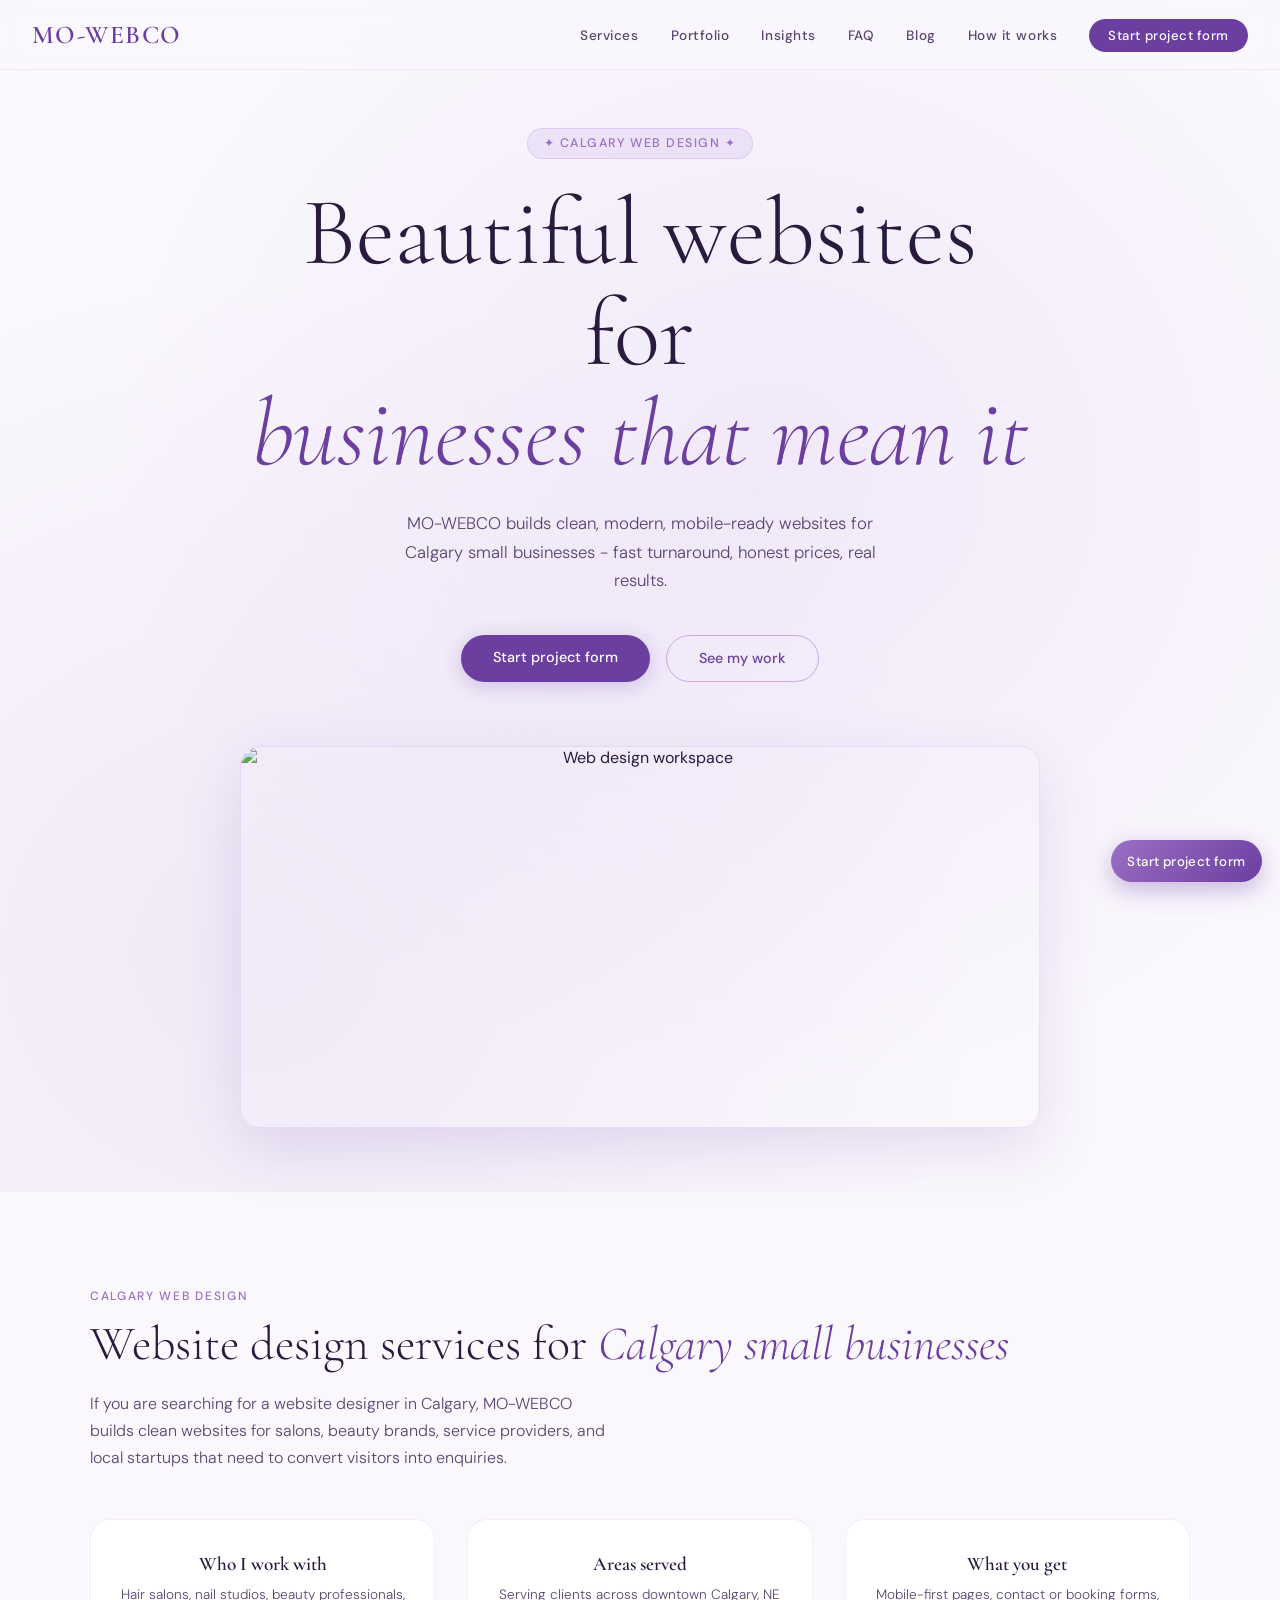
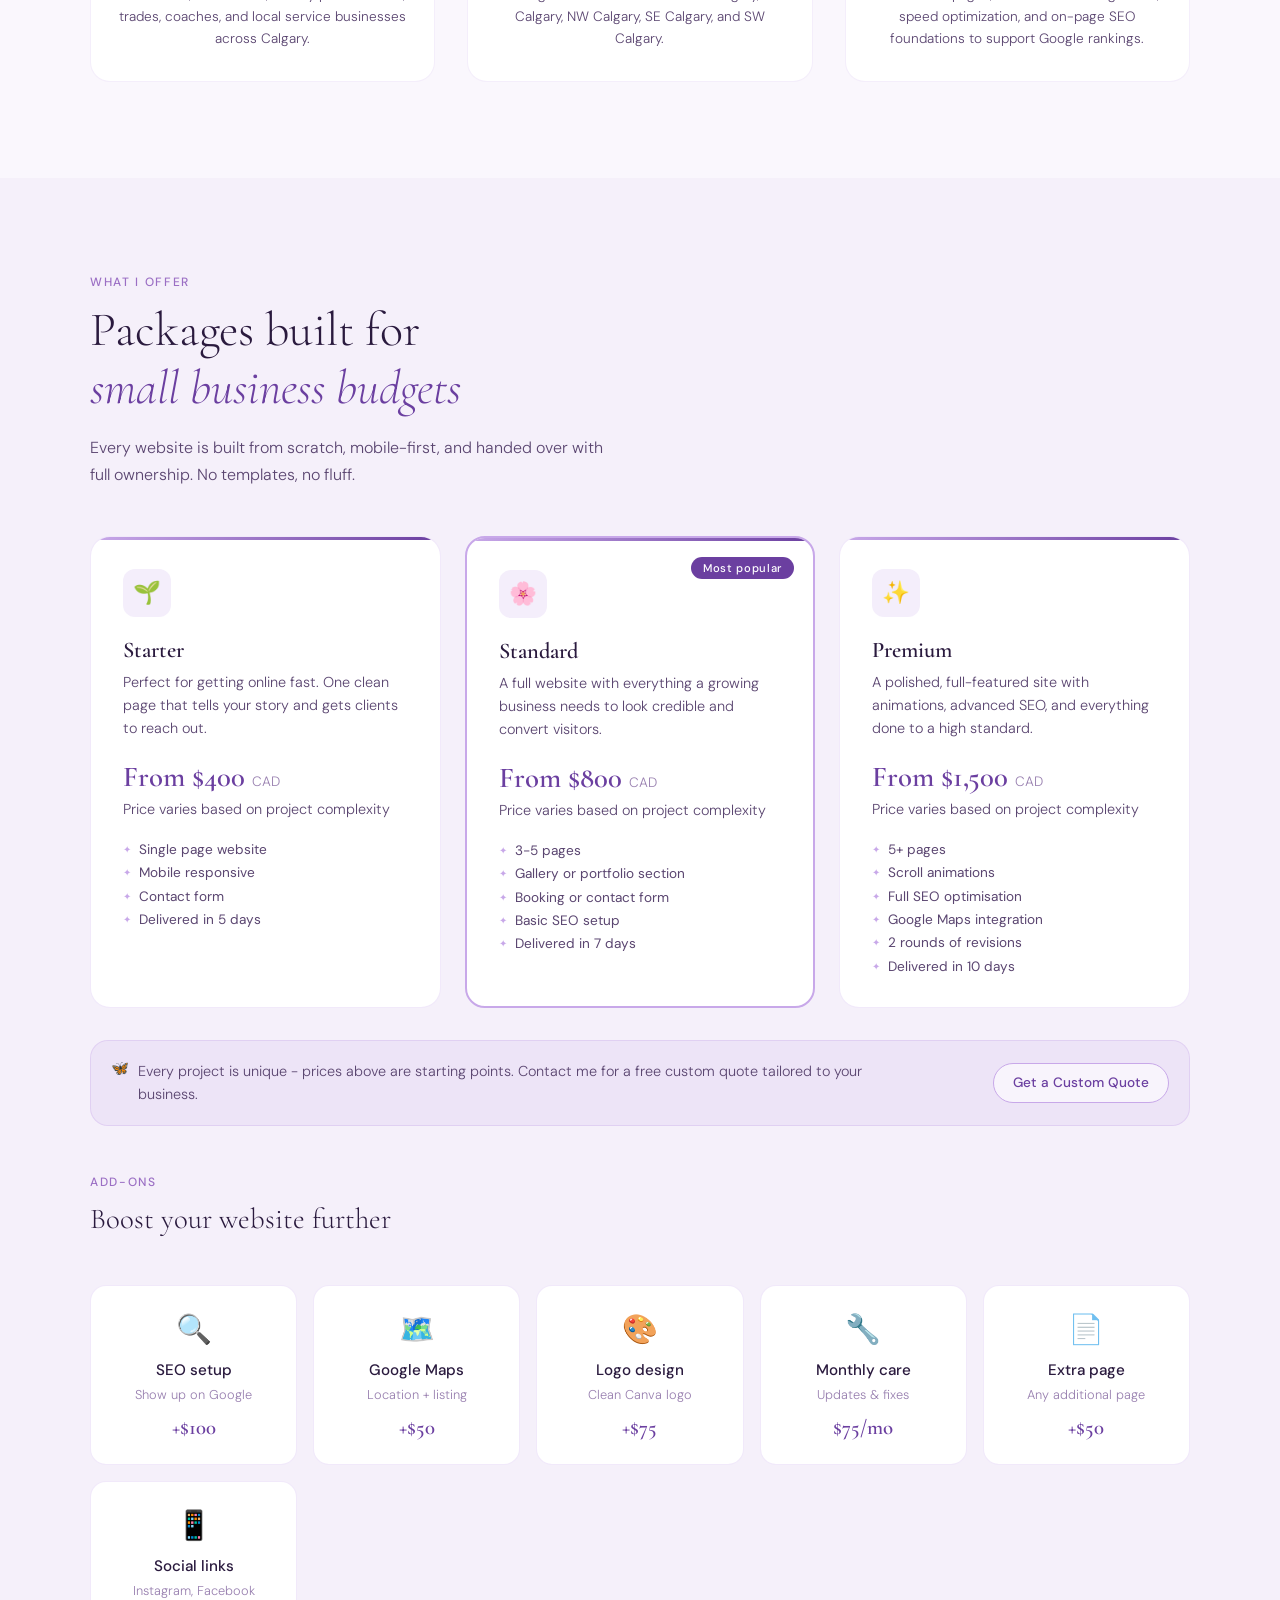
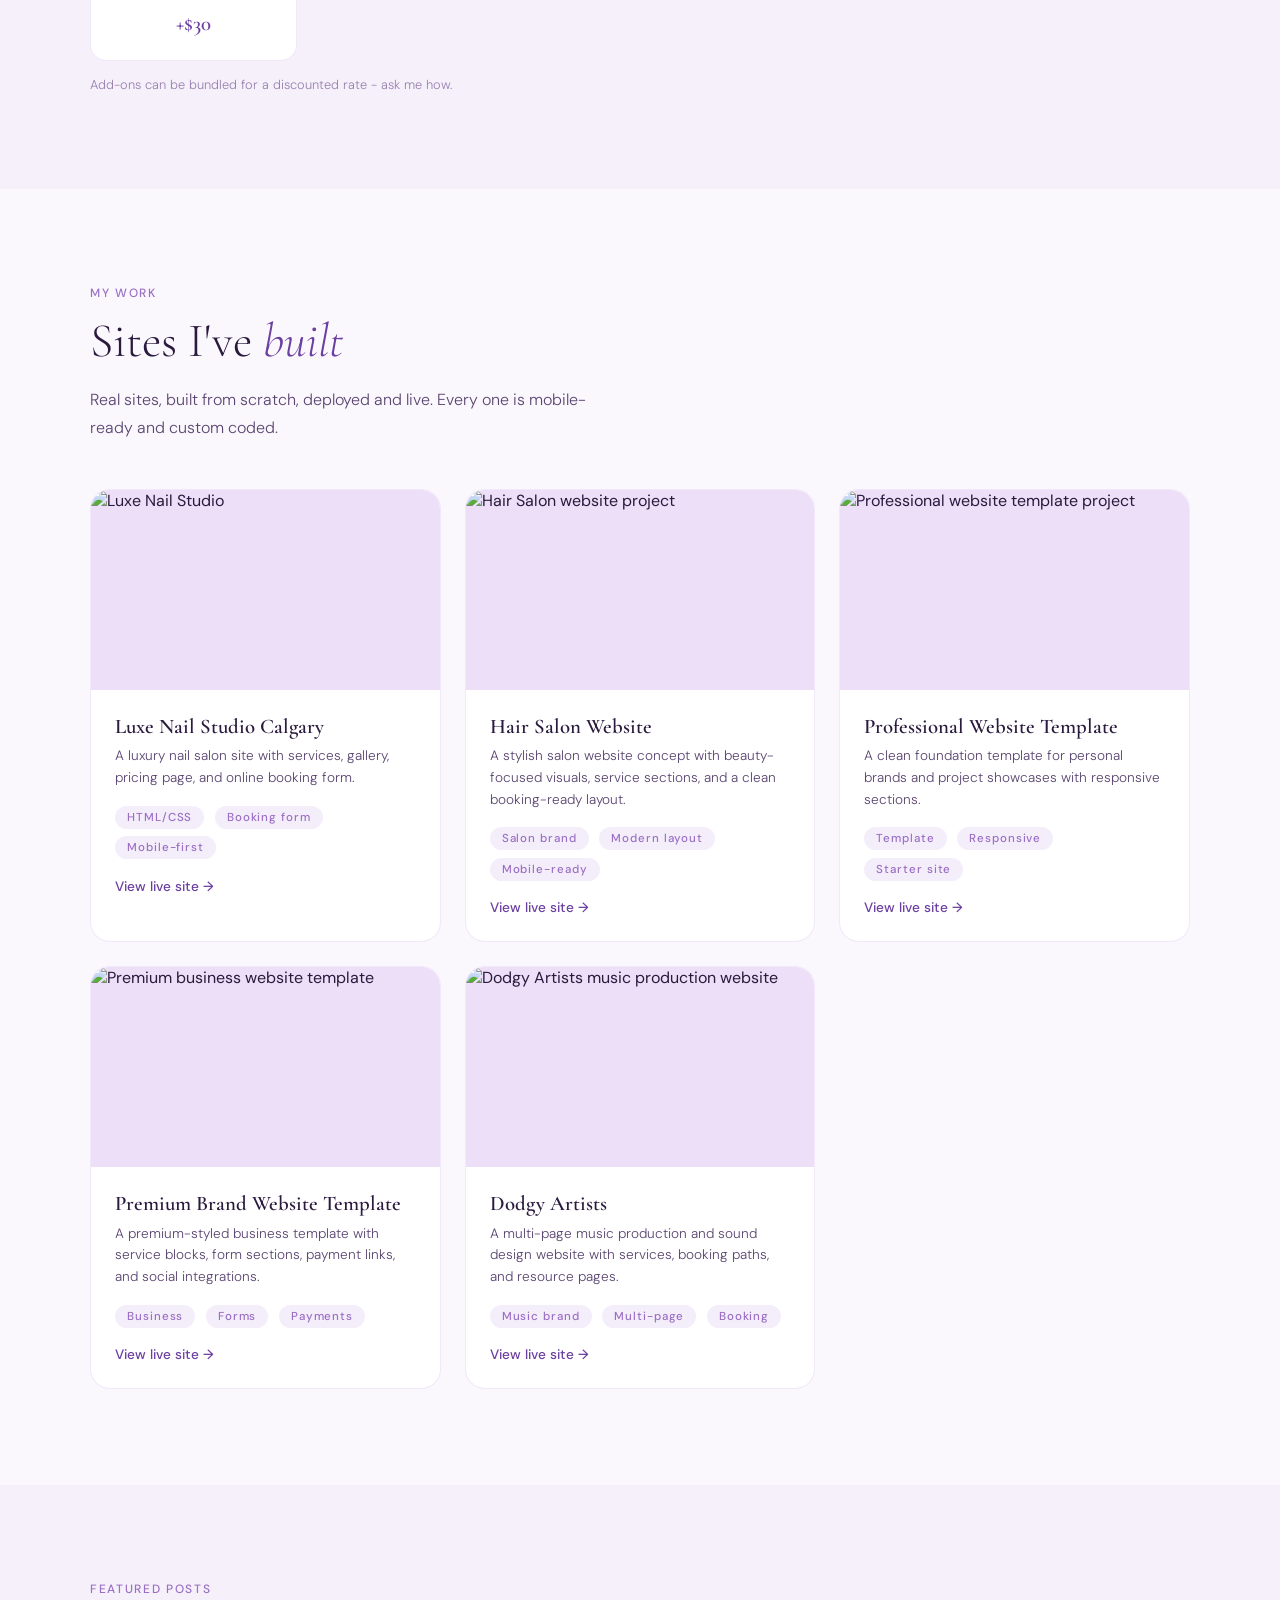
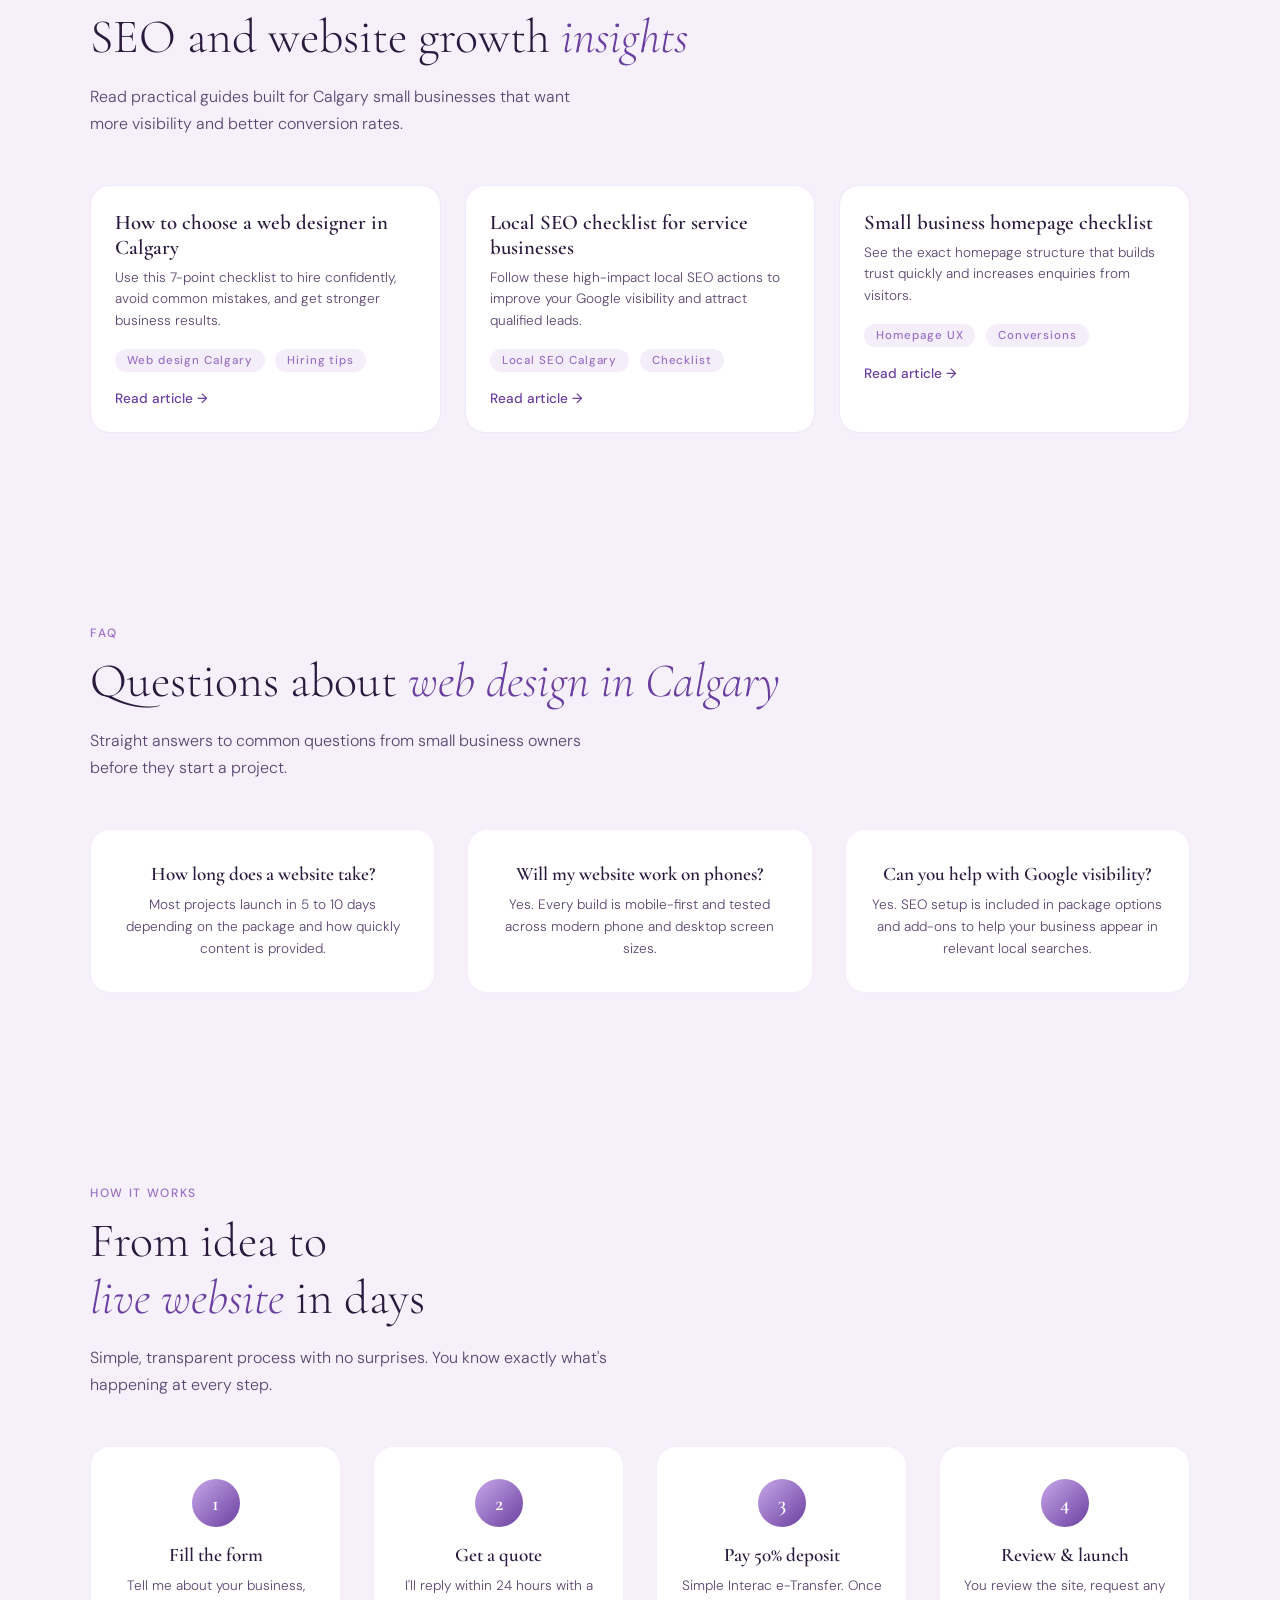
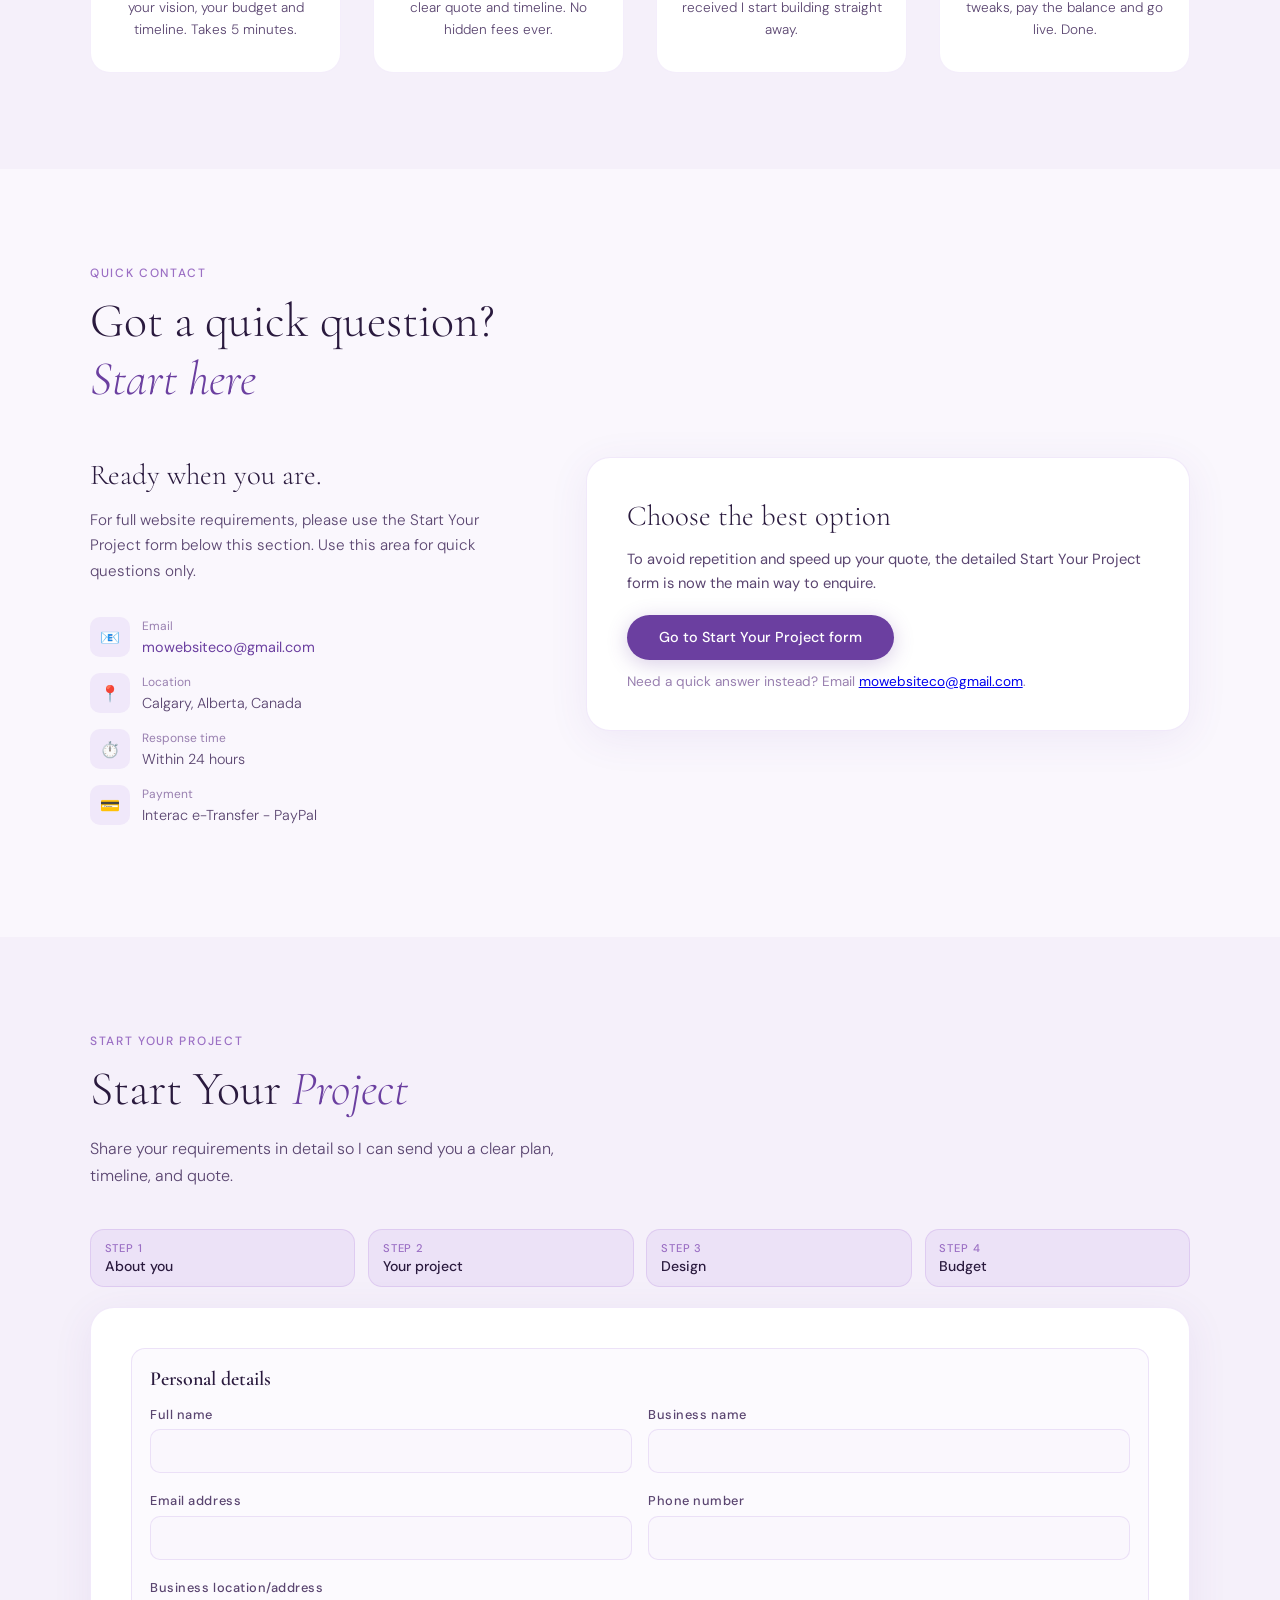
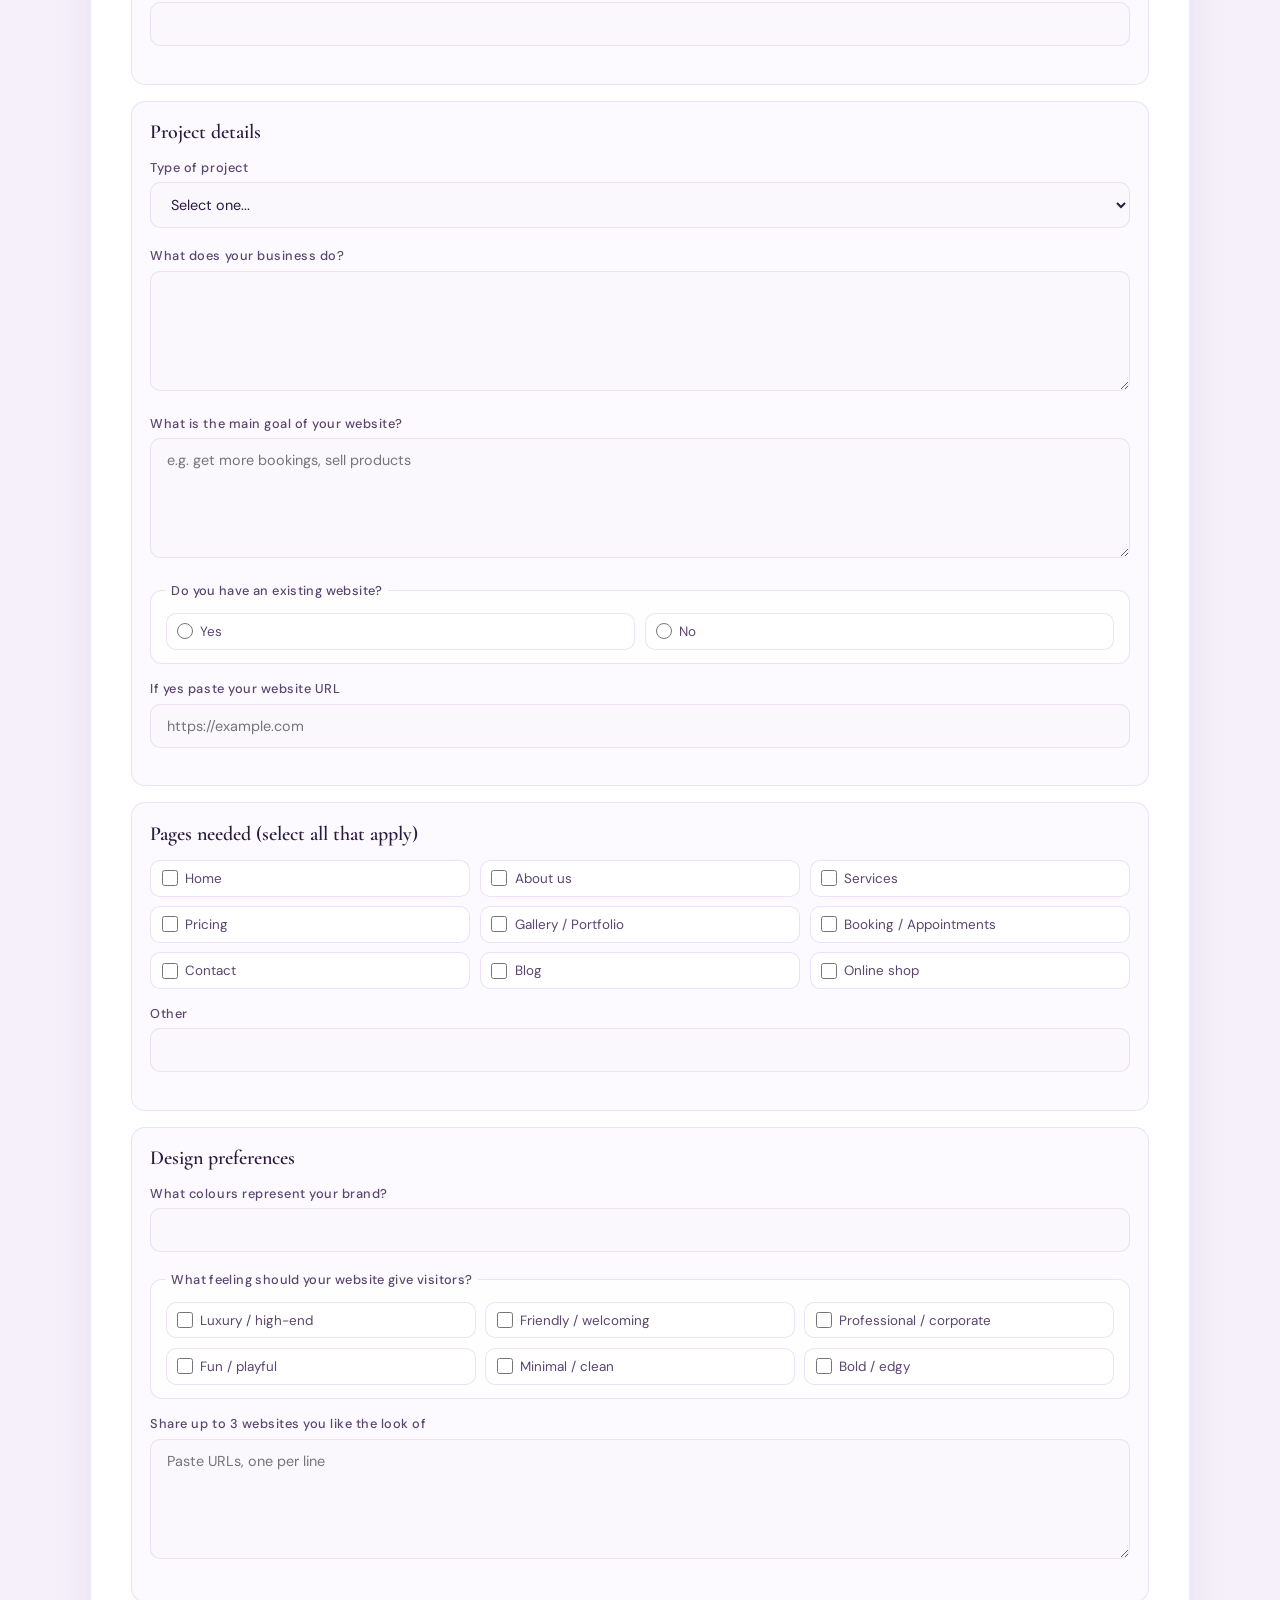
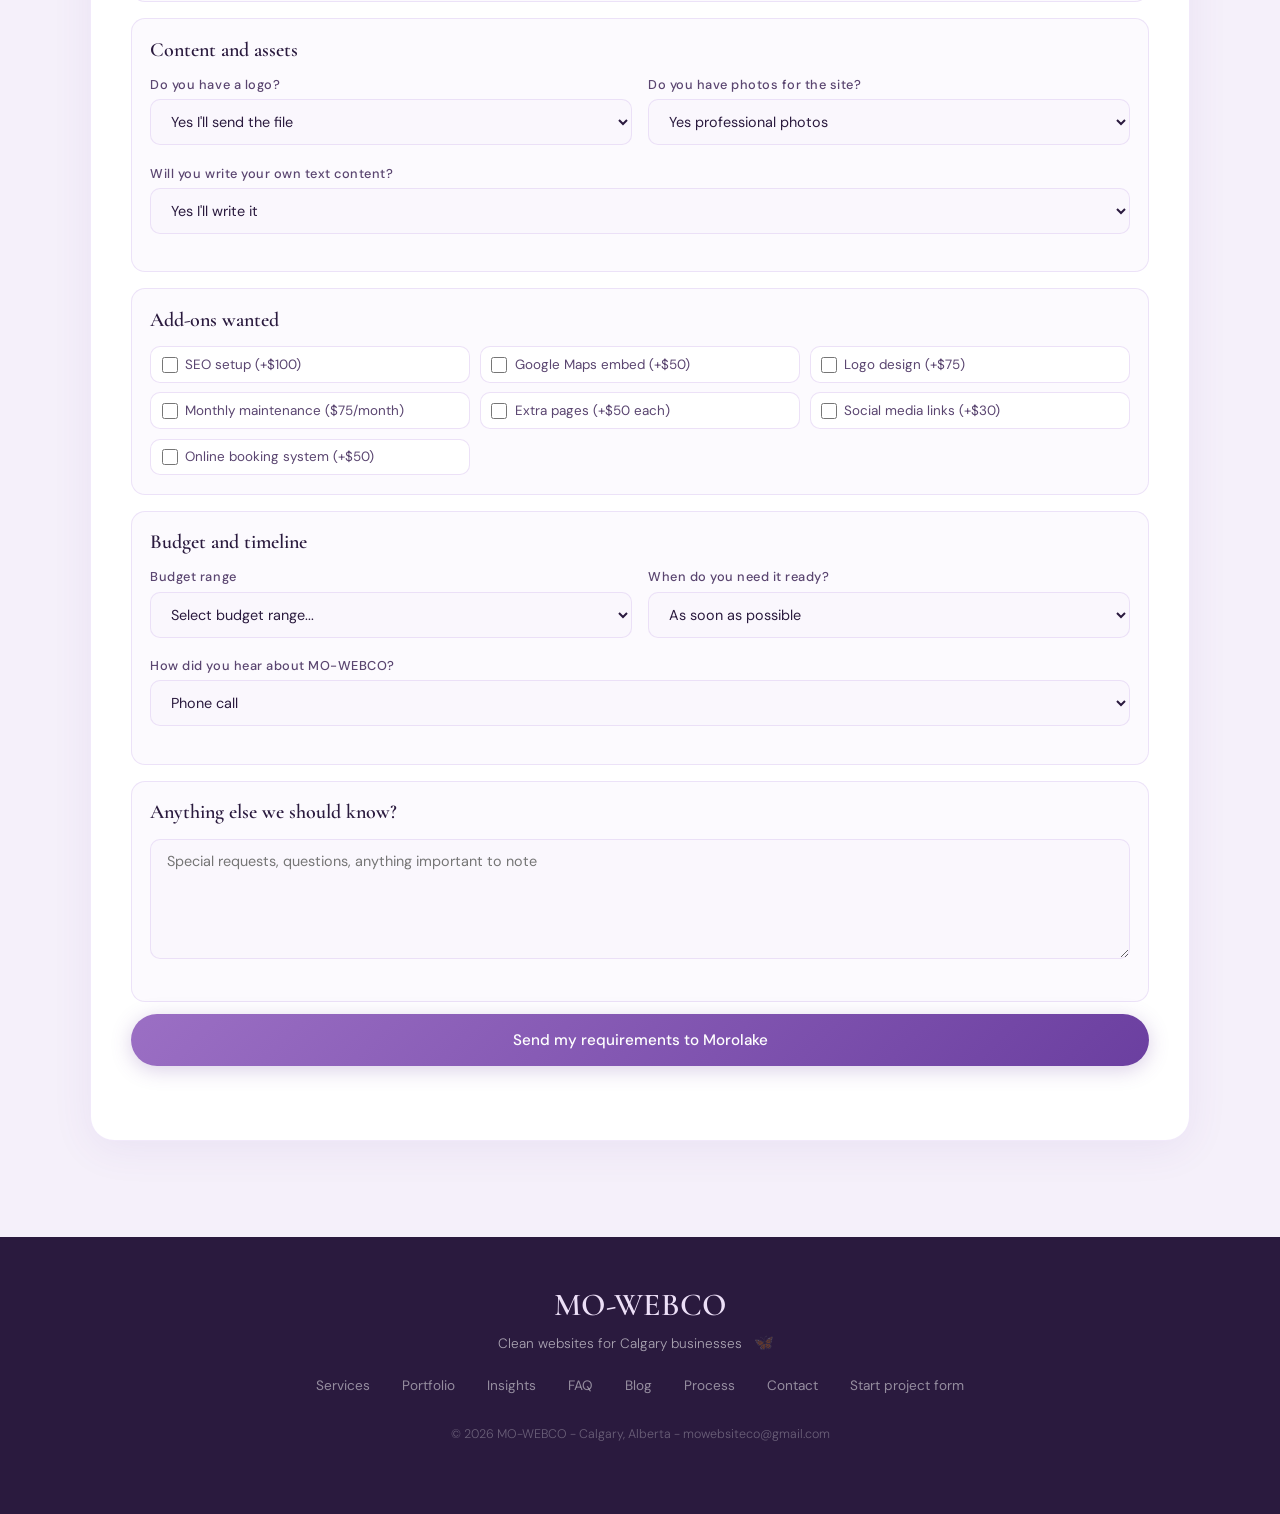
==== commit d315cd0e: "get in touch" ====
--- a/index.html
+++ b/index.html
@@ -421,13 +421,13 @@
 <!-- CONTACT -->
 <section id="contact">
   <div class="container">
-    <span class="section-tag">Get in touch</span>
-    <h2 class="section-title">Let's build something<br><em>beautiful together</em></h2>
+    <span class="section-tag">Quick contact</span>
+    <h2 class="section-title">Got a quick question?<br><em>Start here</em></h2>
 
     <div class="contact-wrapper">
       <div class="contact-info fade-in">
         <h3>Ready when you are.</h3>
-        <p>Whether you have a clear brief or just a rough idea - reach out. I'll help you figure out exactly what you need and what it'll cost.</p>
+        <p>For full website requirements, please use the Start Your Project form below this section. Use this area for quick questions only.</p>
 
         <div class="contact-detail">
           <div class="icon">&#128231;</div>
@@ -463,68 +463,12 @@
       </div>
 
       <div class="contact-form fade-in">
-        <form id="contactForm" action="https://formspree.io/f/mojzqdld" method="POST">
-          <input type="hidden" name="_replyto" value="mowebsiteco@gmail.com">
-          <input type="hidden" name="_subject" value="New client enquiry - MO-WEBCO">
-
-          <div class="form-row">
-            <div class="form-group">
-              <label>Your name</label>
-              <input type="text" name="name" placeholder="Sarah Johnson" required>
-            </div>
-            <div class="form-group">
-              <label>Email address</label>
-              <input type="email" name="email" placeholder="you@email.com" required>
-            </div>
-          </div>
-
-          <div class="form-group">
-            <label>Business name</label>
-            <input type="text" name="business" placeholder="e.g. Luxe Hair Studio">
-          </div>
-
-          <div class="form-group">
-            <label>Project type</label>
-            <select name="project_type">
-              <option value="">Select one...</option>
-              <option>Brand new website</option>
-              <option>Redesign / revamp</option>
-              <option>Add pages to existing site</option>
-              <option>Fix or update existing site</option>
-              <option>Not sure yet</option>
-            </select>
-          </div>
-
-          <div class="form-row">
-            <div class="form-group">
-              <label>Budget range</label>
-              <select name="budget">
-                <option>Under $200</option>
-                <option>$200 - $400</option>
-                <option>$400 - $700</option>
-                <option>Over $700</option>
-                <option>Not sure</option>
-              </select>
-            </div>
-            <div class="form-group">
-              <label>Timeline</label>
-              <select name="timeline">
-                <option>As soon as possible</option>
-                <option>Within 2 weeks</option>
-                <option>Within a month</option>
-                <option>No rush</option>
-              </select>
-            </div>
-          </div>
-
-          <div class="form-group">
-            <label>Tell me about your project</label>
-            <textarea name="message" placeholder="What does your business do? What do you need the website to achieve?"></textarea>
-          </div>
-
-          <button type="submit" class="submit-btn" id="submitBtn">Send enquiry &#129419;</button>
-          <p class="form-status" id="formStatus" role="status" aria-live="polite"></p>
-        </form>
+        <h3 style="font-family:'Cormorant Garamond',serif;font-size:1.8rem;font-weight:300;margin-bottom:0.9rem;color:var(--text-dark);">Choose the best option</h3>
+        <p style="font-size:0.92rem;color:var(--text-mid);line-height:1.65;margin-bottom:1.2rem;">To avoid repetition and speed up your quote, the detailed Start Your Project form is now the main way to enquire.</p>
+        <div class="form-group" style="margin-bottom:0.8rem;">
+          <a href="#start-project" class="btn-primary" data-track="contact_jump_start_project" style="display:inline-flex;">Go to Start Your Project form</a>
+        </div>
+        <p style="font-size:0.85rem;color:var(--text-light);margin-top:0.8rem;">Need a quick answer instead? Email <a href="mailto:mowebsiteco@gmail.com">mowebsiteco@gmail.com</a>.</p>
       </div>
     </div>
   </div>
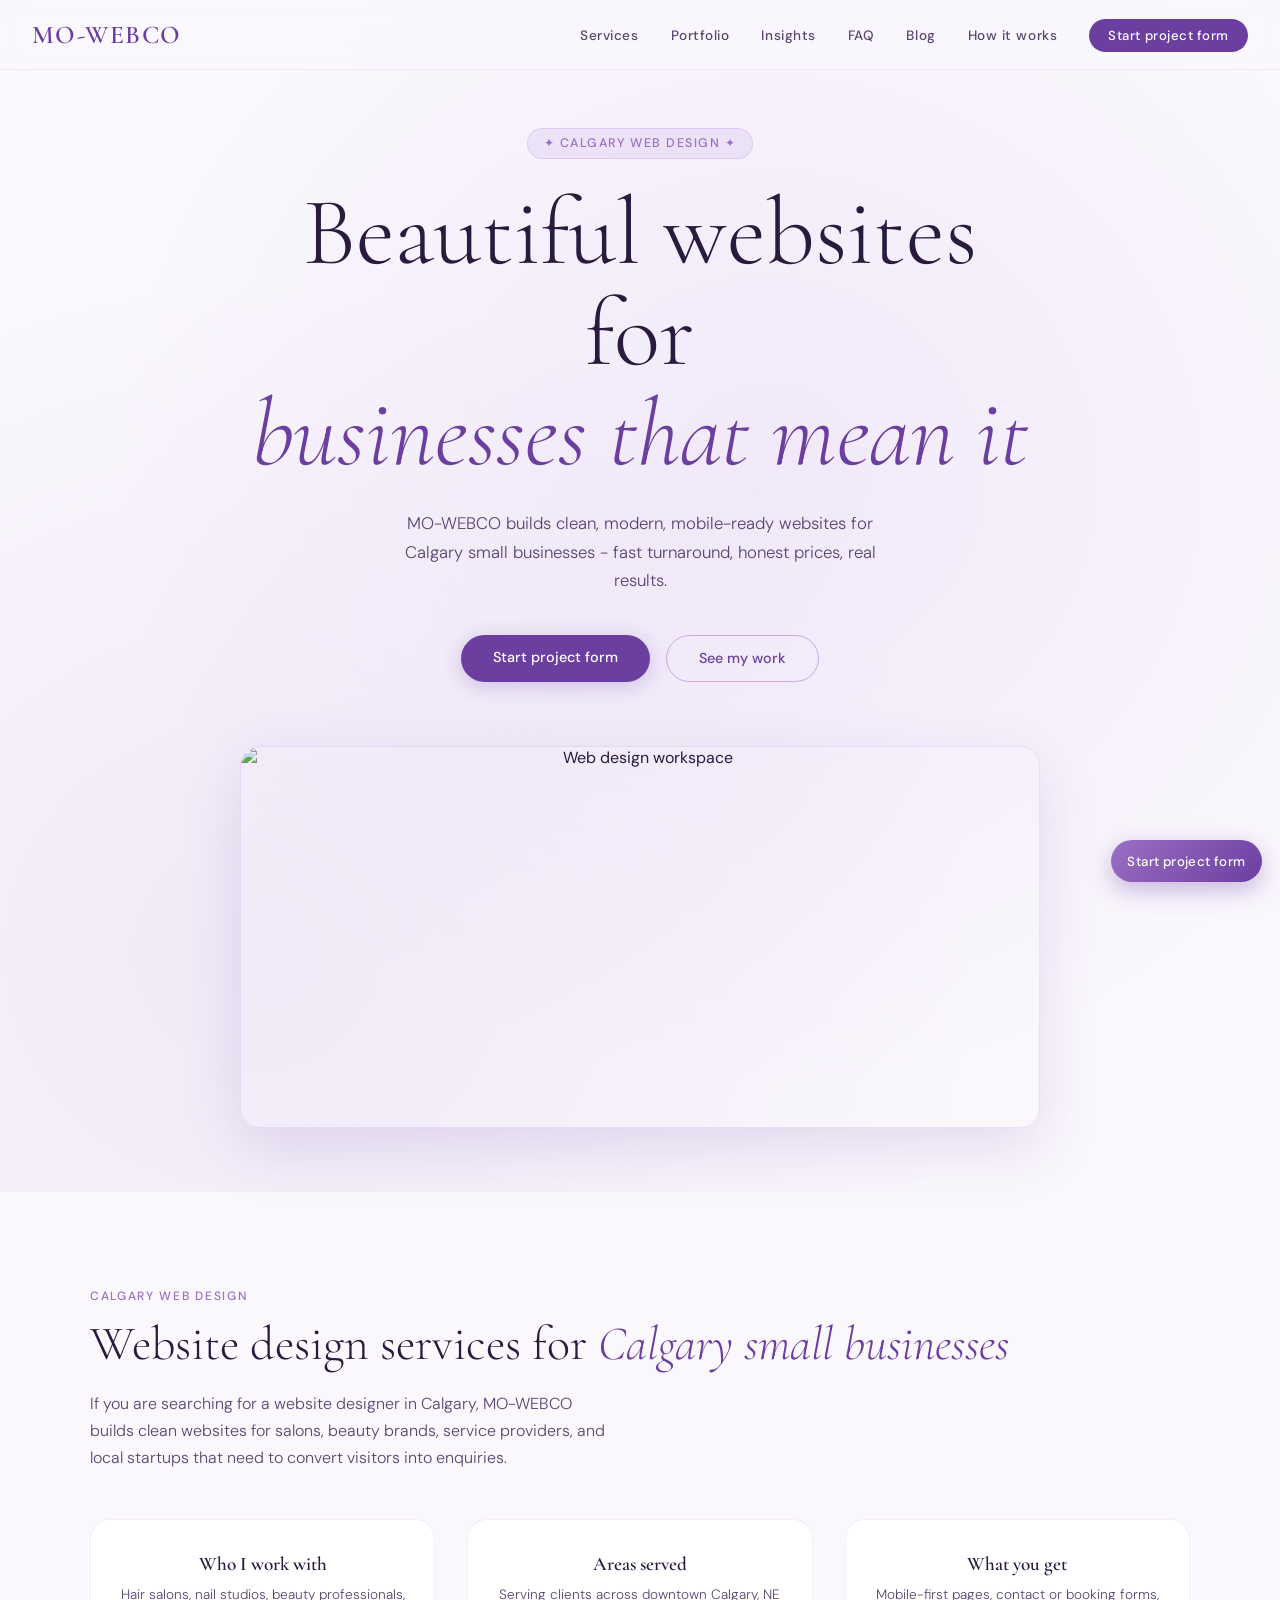
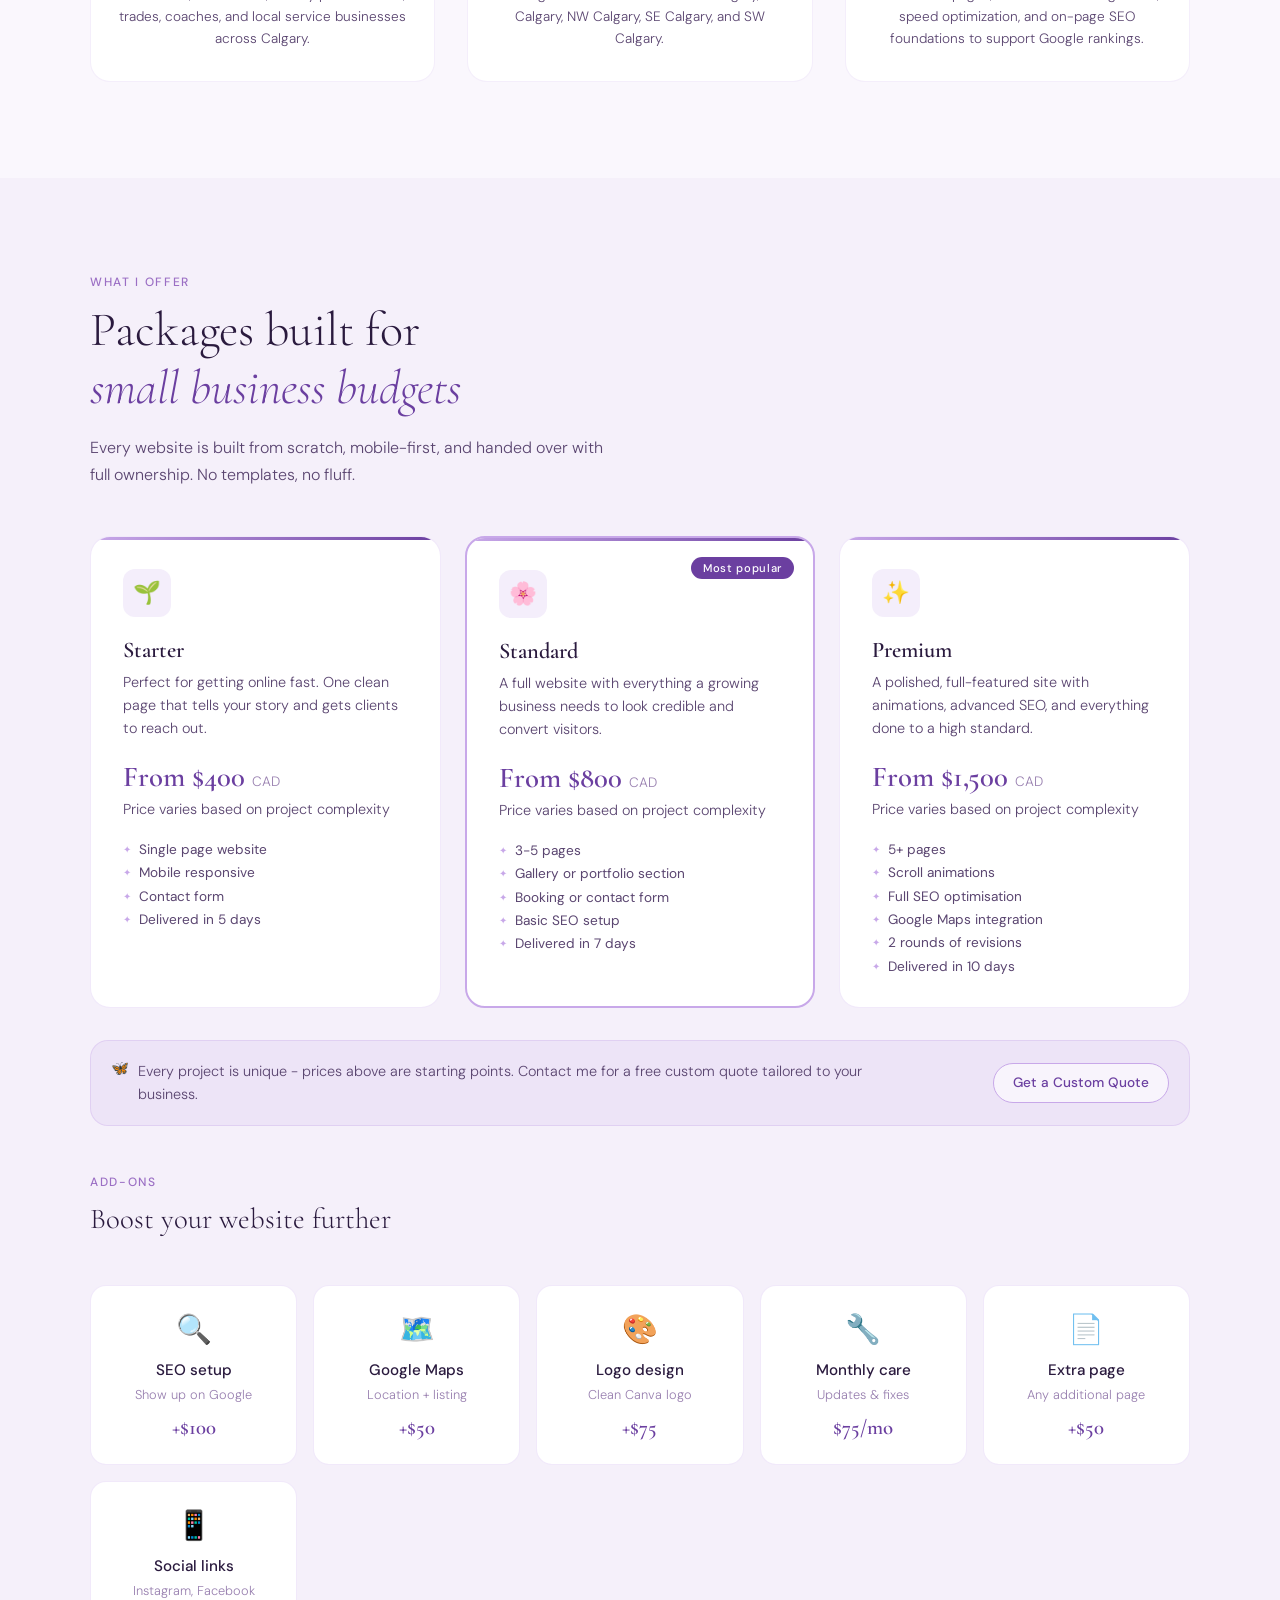
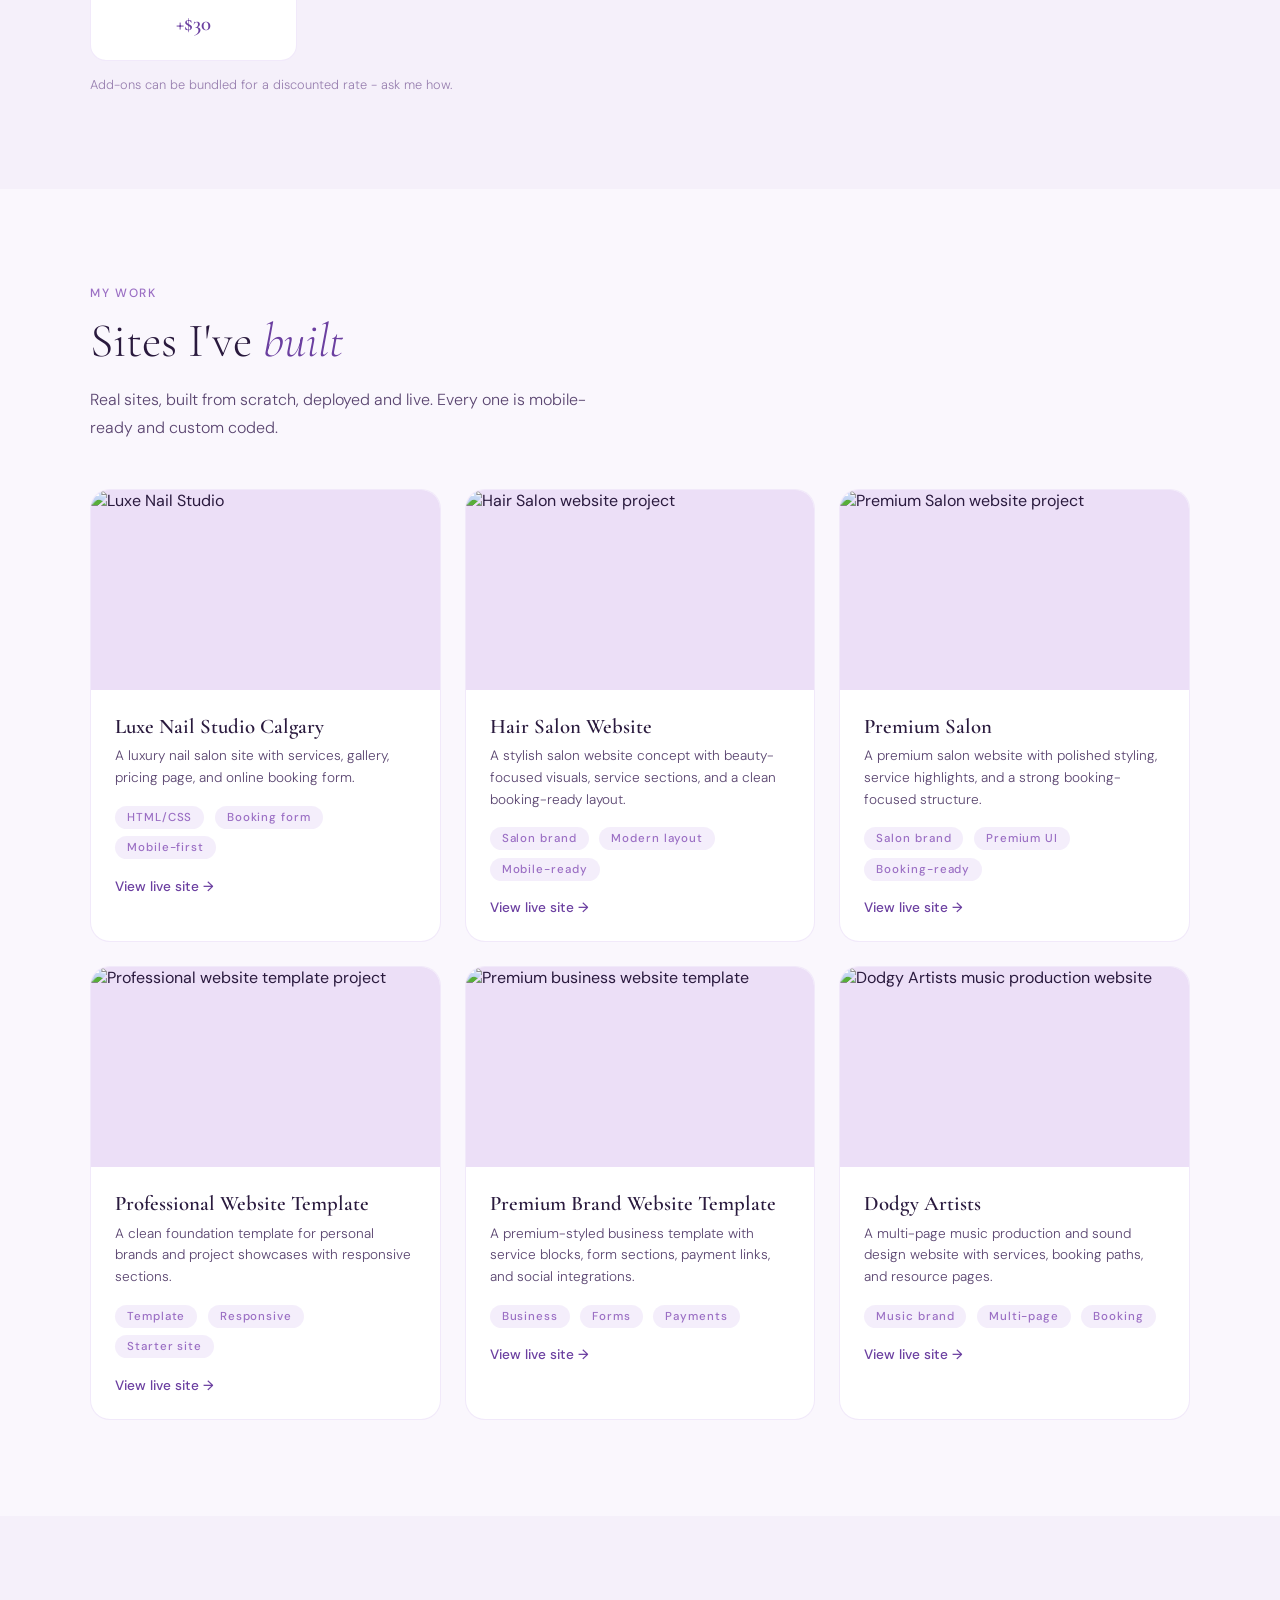
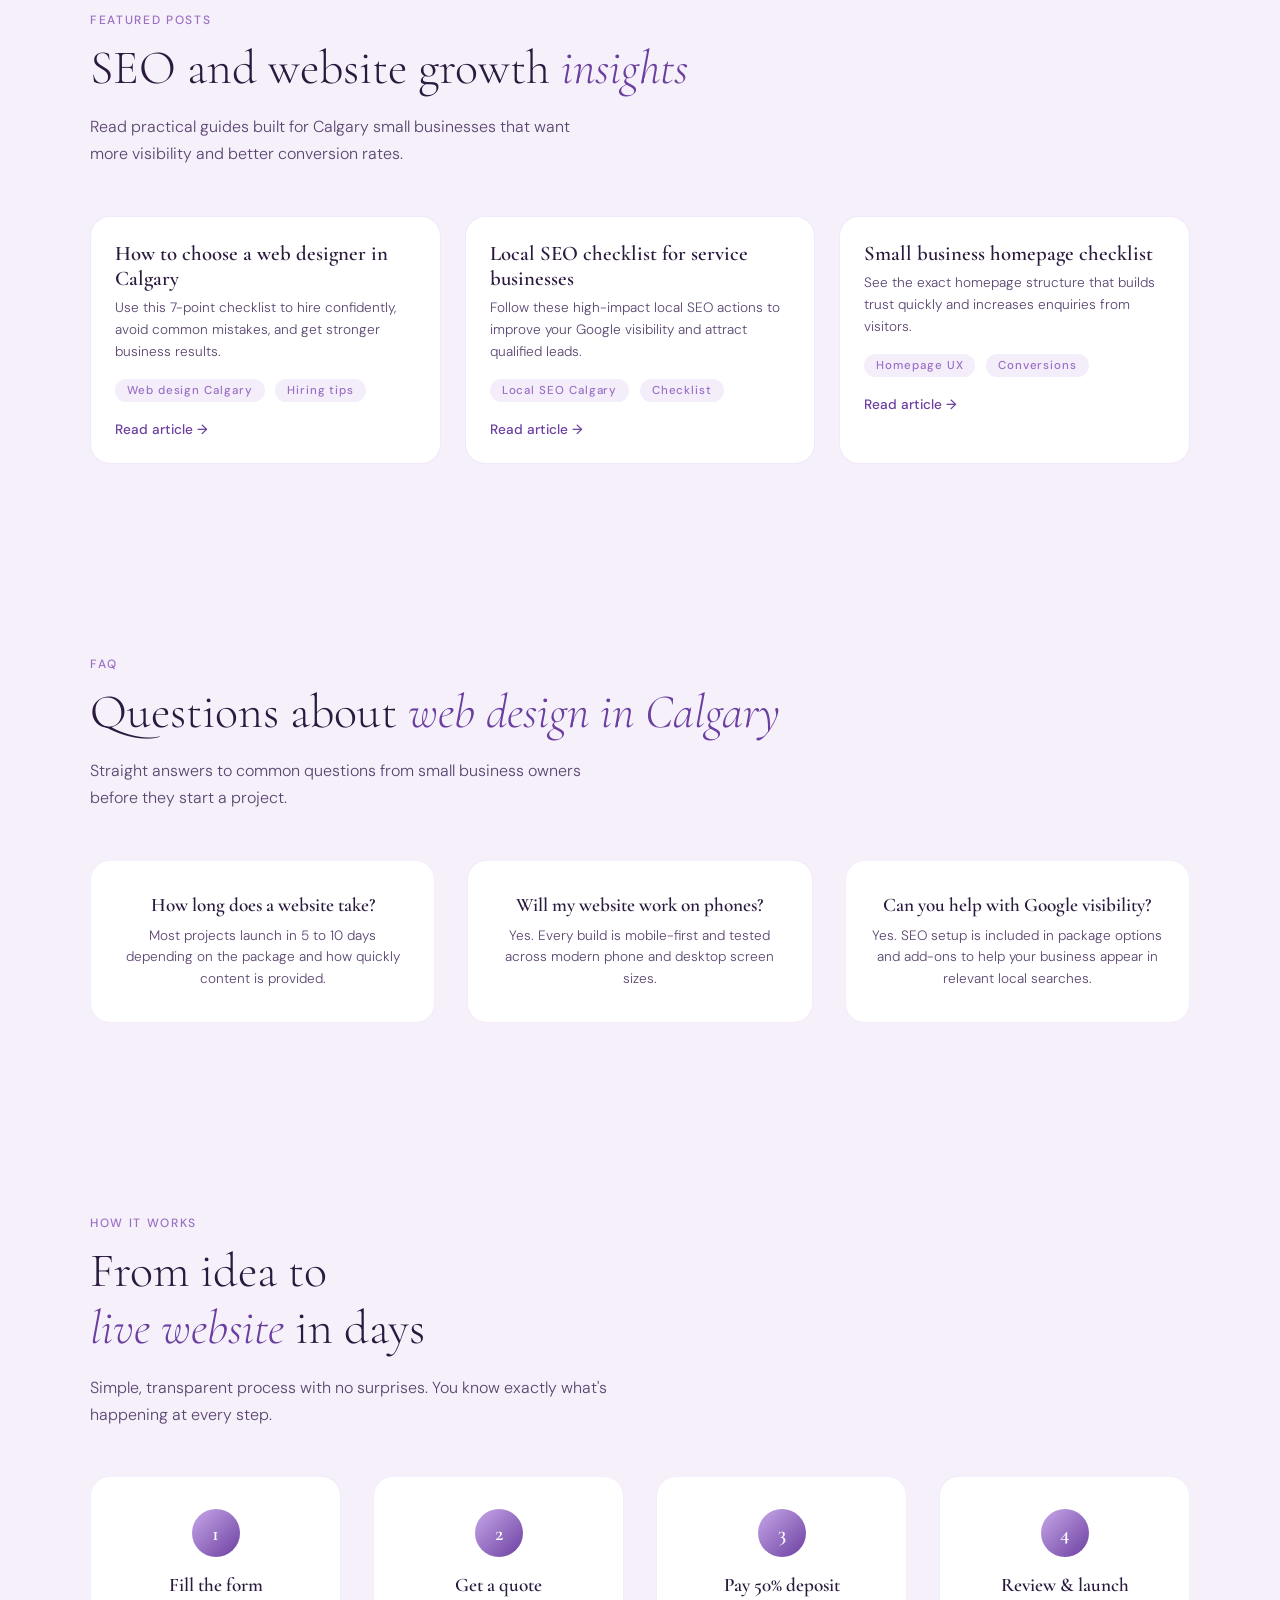
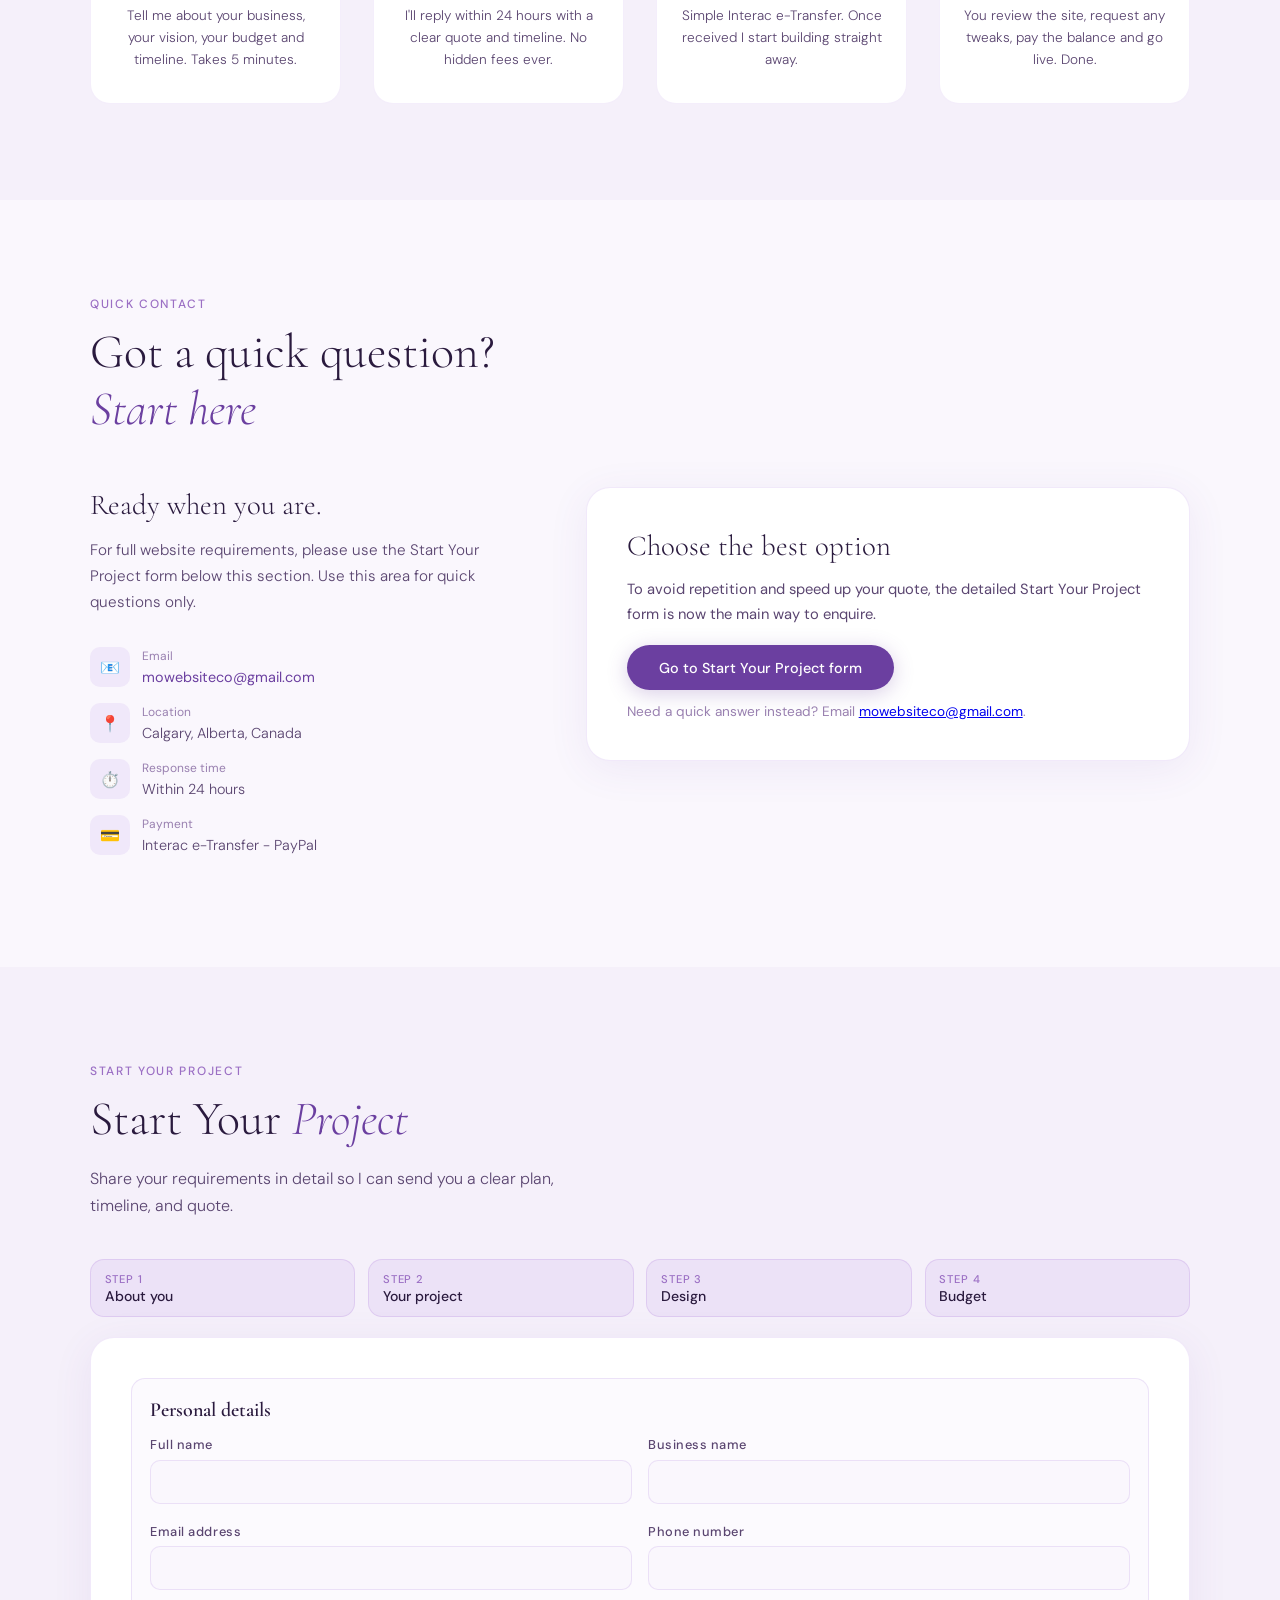
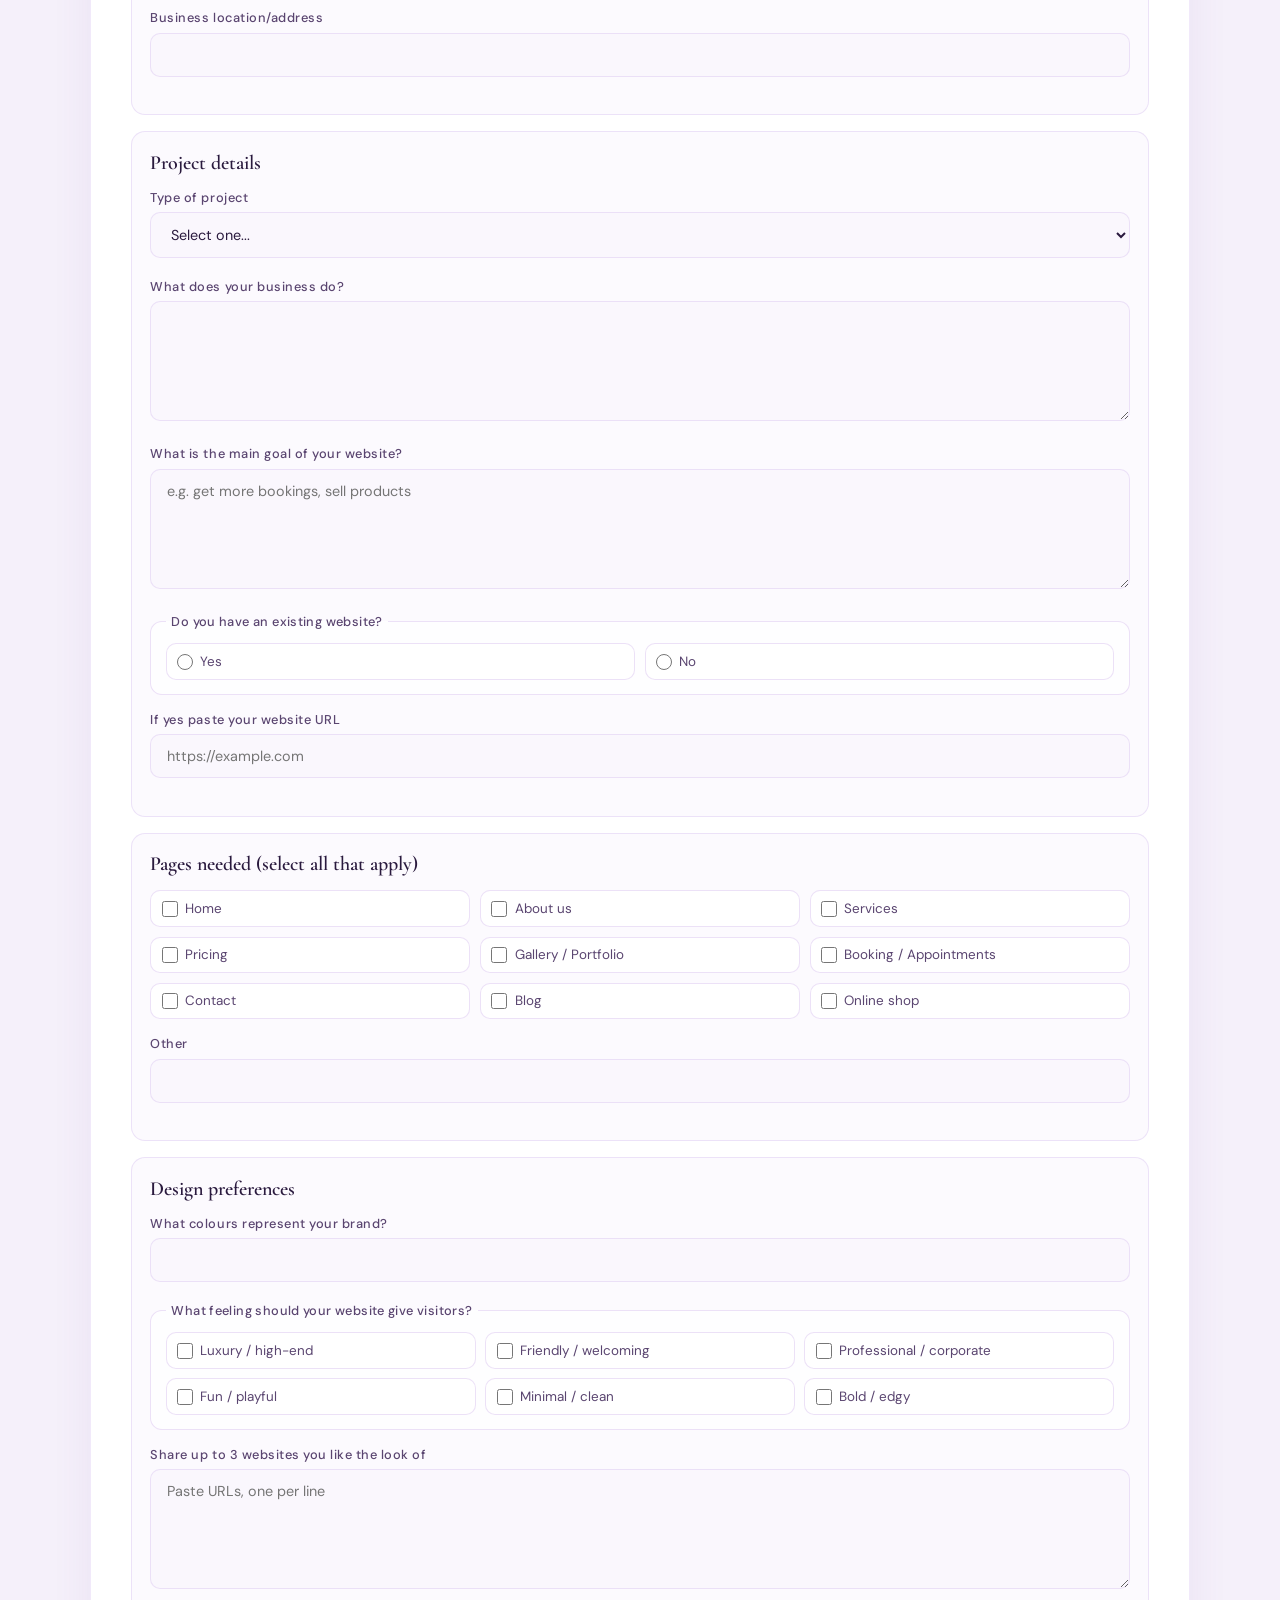
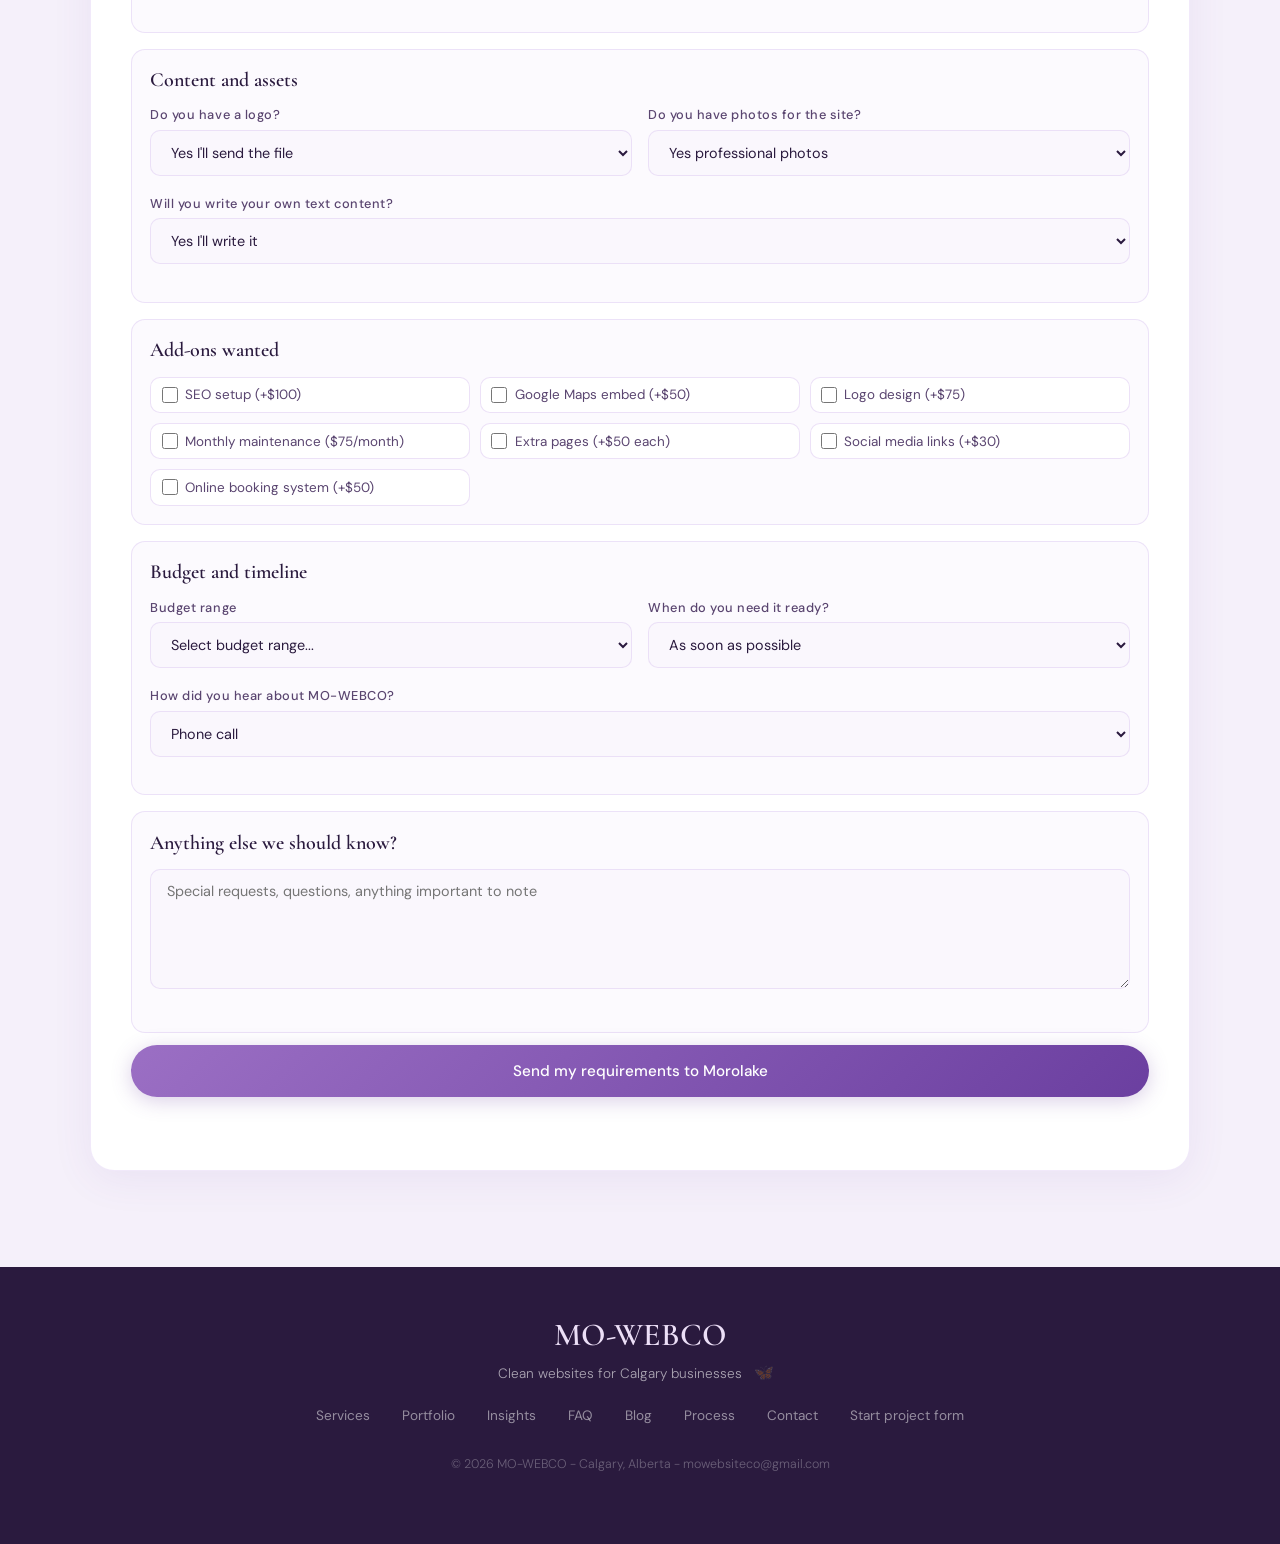
==== commit a3587a98: "new portfolio" ====
--- a/index.html
+++ b/index.html
@@ -266,6 +266,22 @@
 
       <div class="portfolio-card">
         <div class="portfolio-img">
+          <img src="https://images.unsplash.com/photo-1560066984-138dadb4c035?auto=format&fit=crop&w=800&q=80" alt="Premium Salon website project" loading="lazy" decoding="async" />
+        </div>
+        <div class="portfolio-info">
+          <h3>Premium Salon</h3>
+          <p>A premium salon website with polished styling, service highlights, and a strong booking-focused structure.</p>
+          <div>
+            <span class="portfolio-tag">Salon brand</span>
+            <span class="portfolio-tag">Premium UI</span>
+            <span class="portfolio-tag">Booking-ready</span>
+          </div>
+          <a href="https://oniyemorolake-dev.github.io/Premium-Salon/" target="_blank" class="portfolio-link">View live site &rarr;</a>
+        </div>
+      </div>
+
+      <div class="portfolio-card">
+        <div class="portfolio-img">
           <img src="https://images.unsplash.com/photo-1467232004584-a241de8bcf5d?auto=format&fit=crop&w=800&q=80" alt="Professional website template project" loading="lazy" decoding="async" />
         </div>
         <div class="portfolio-info">
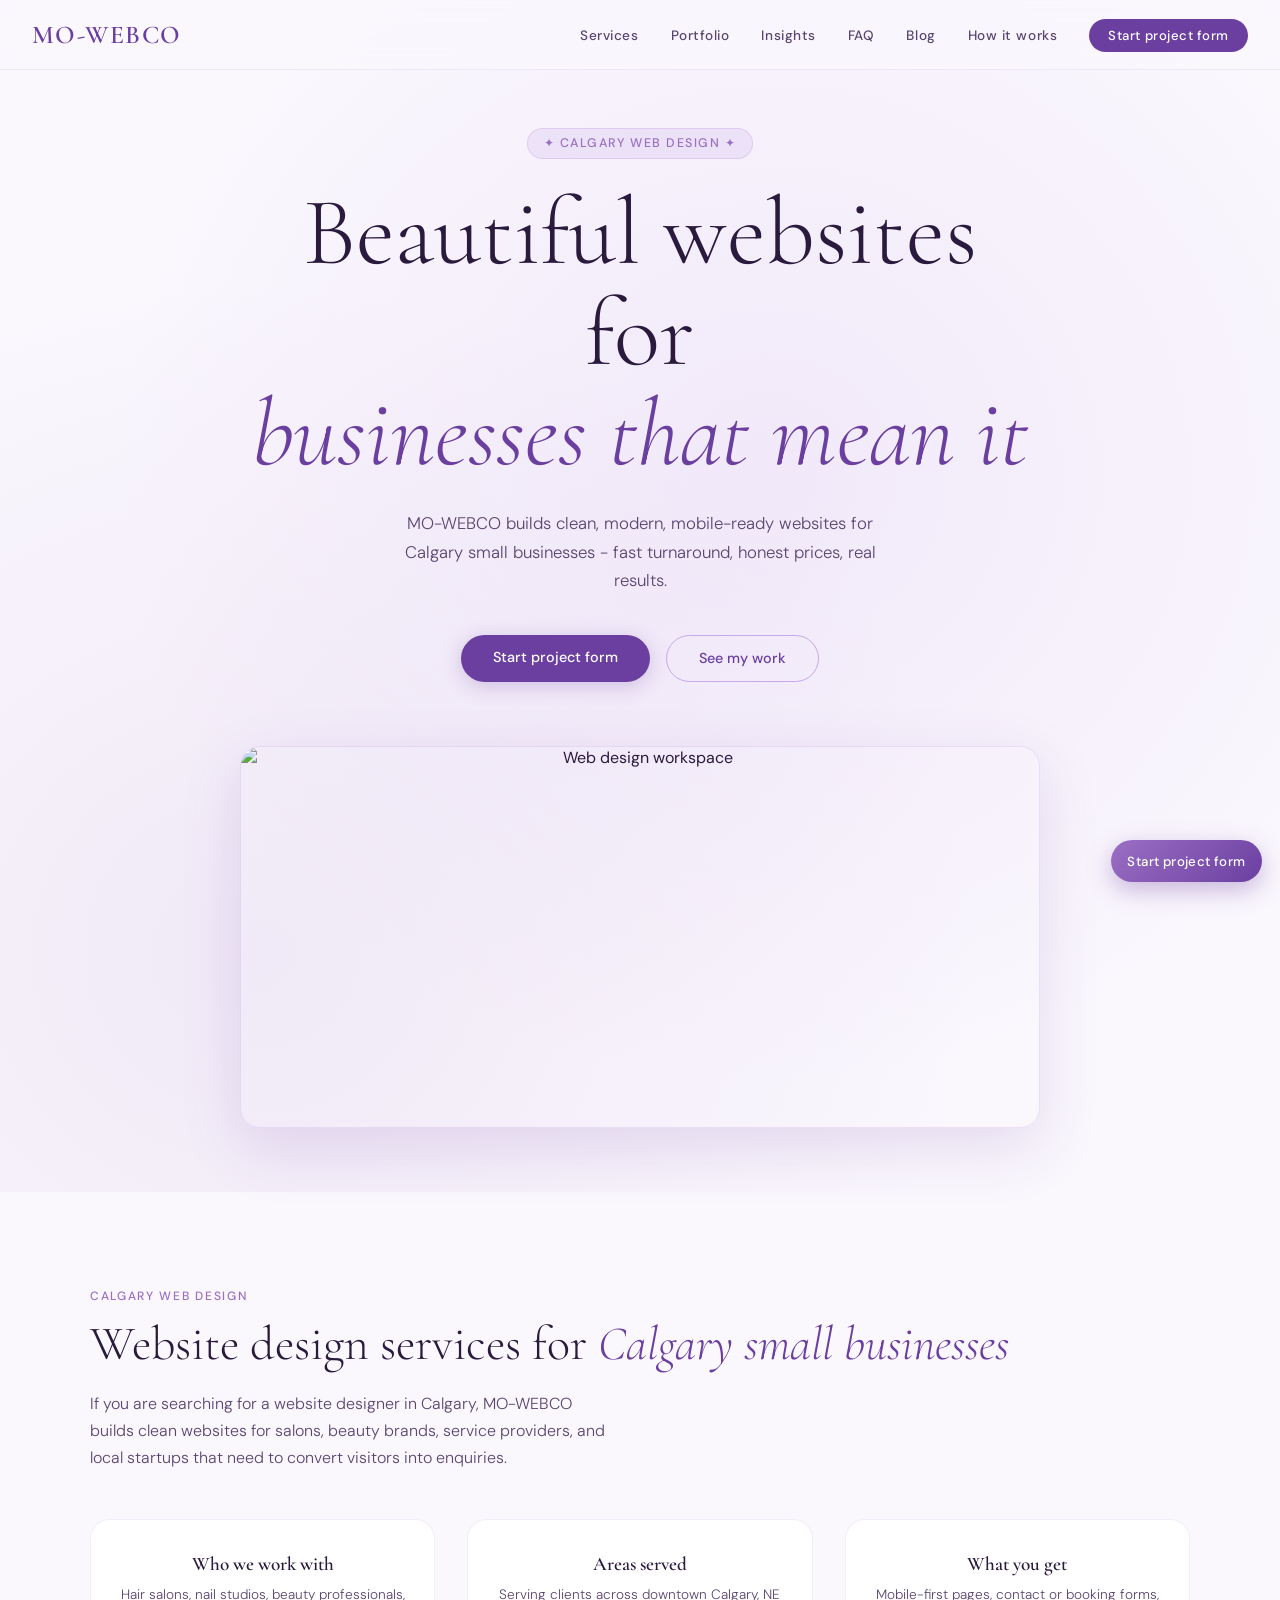
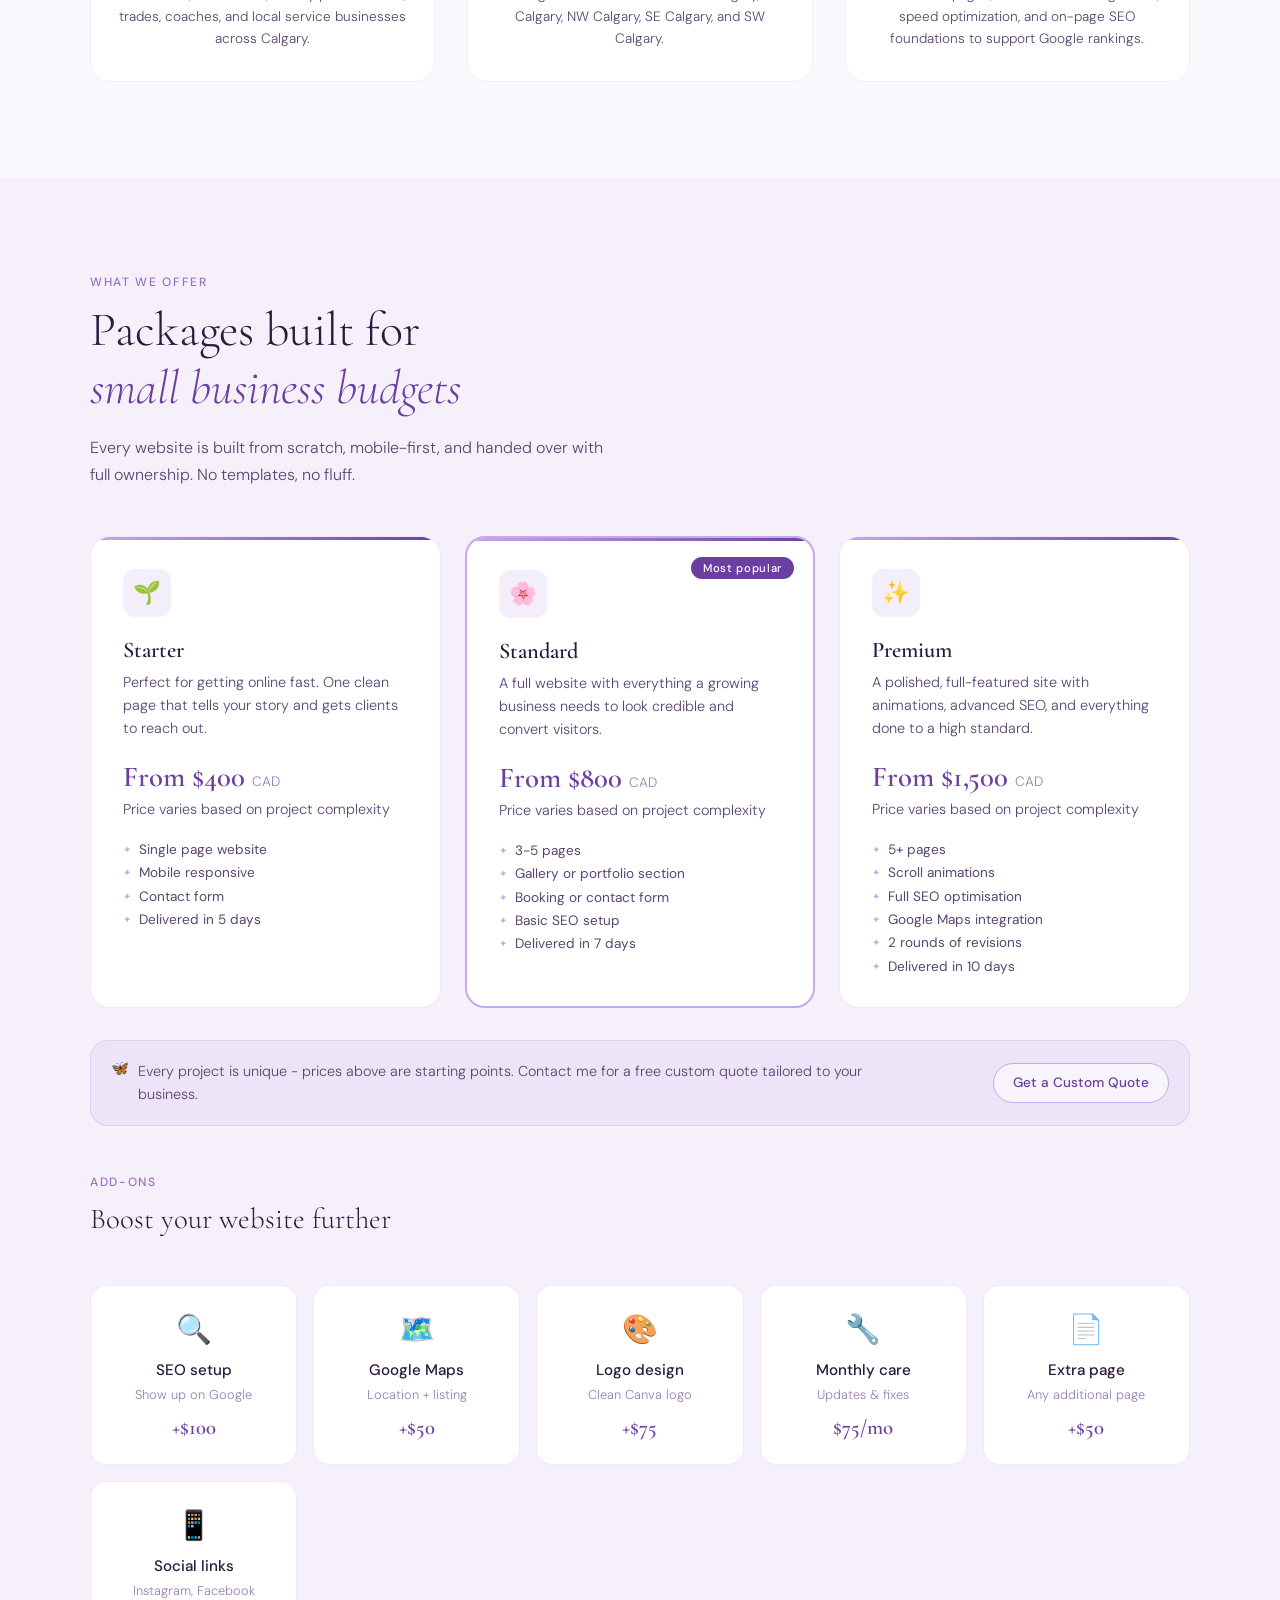
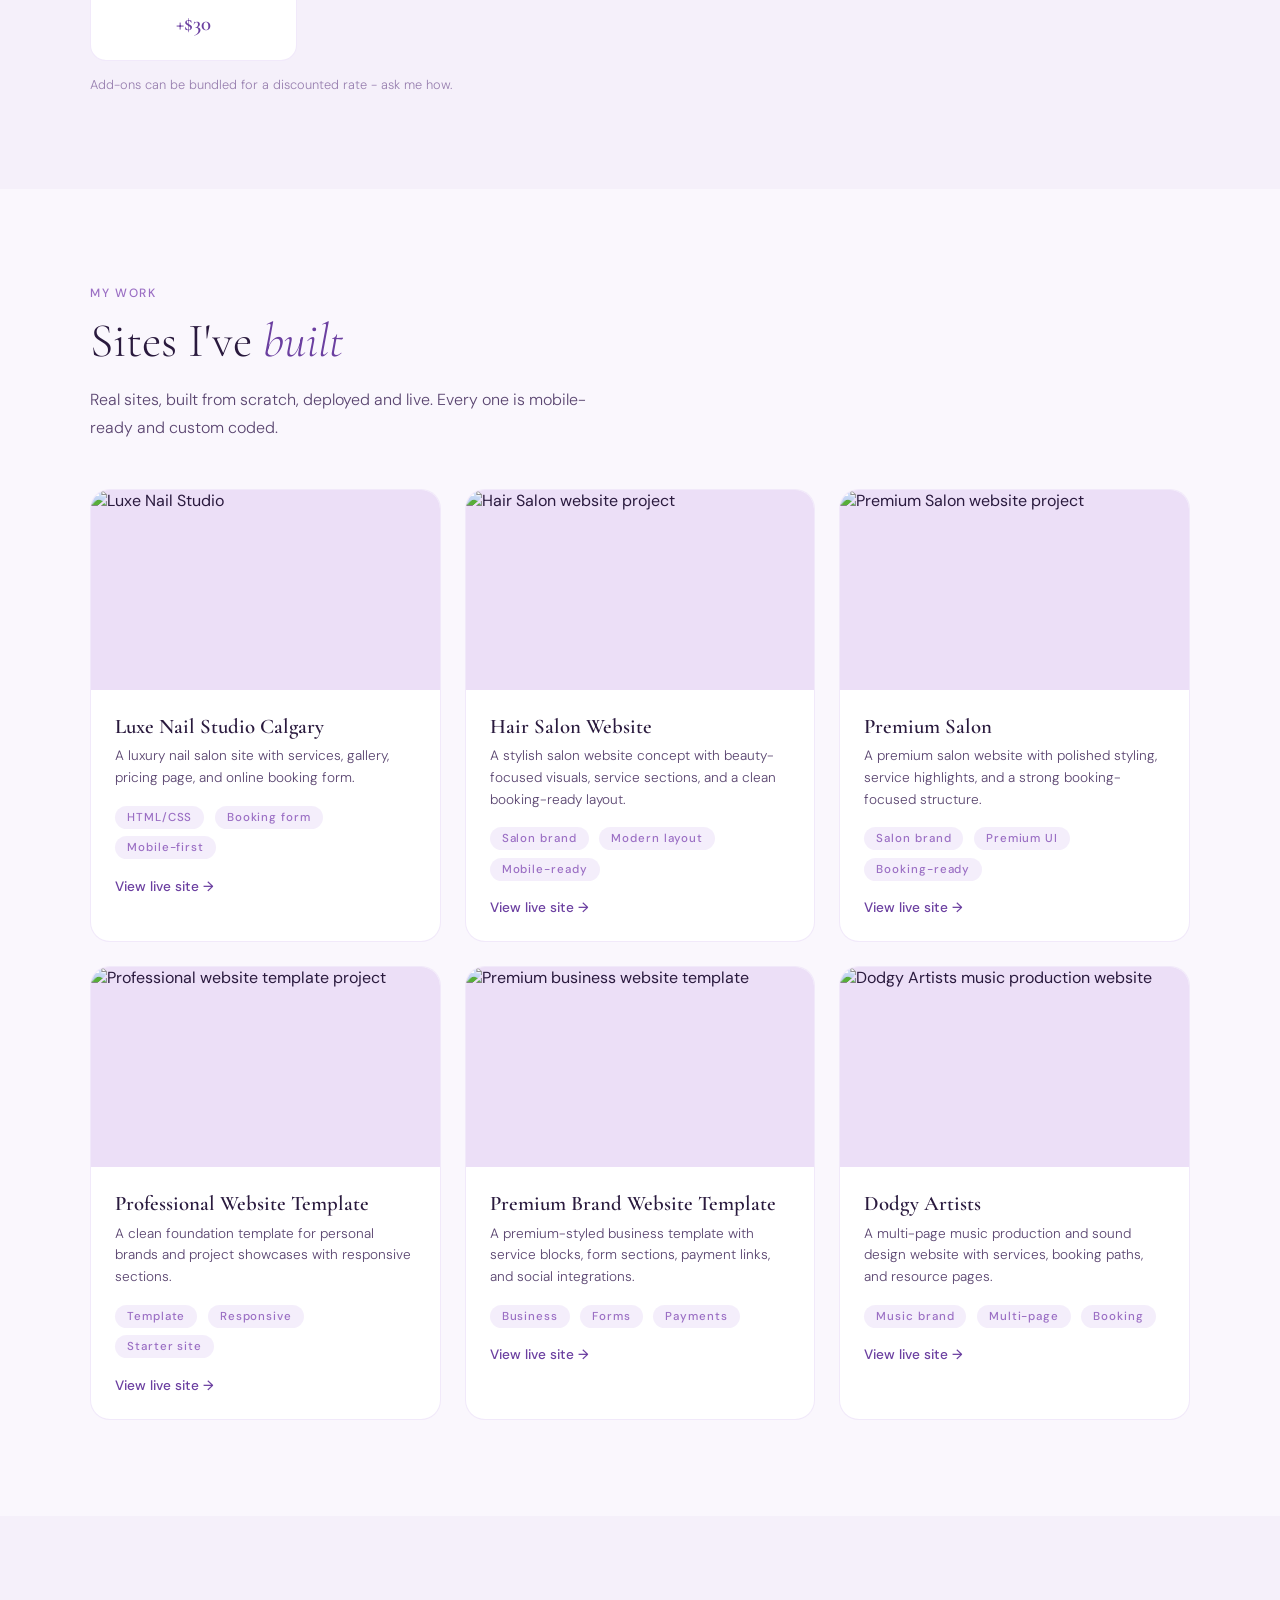
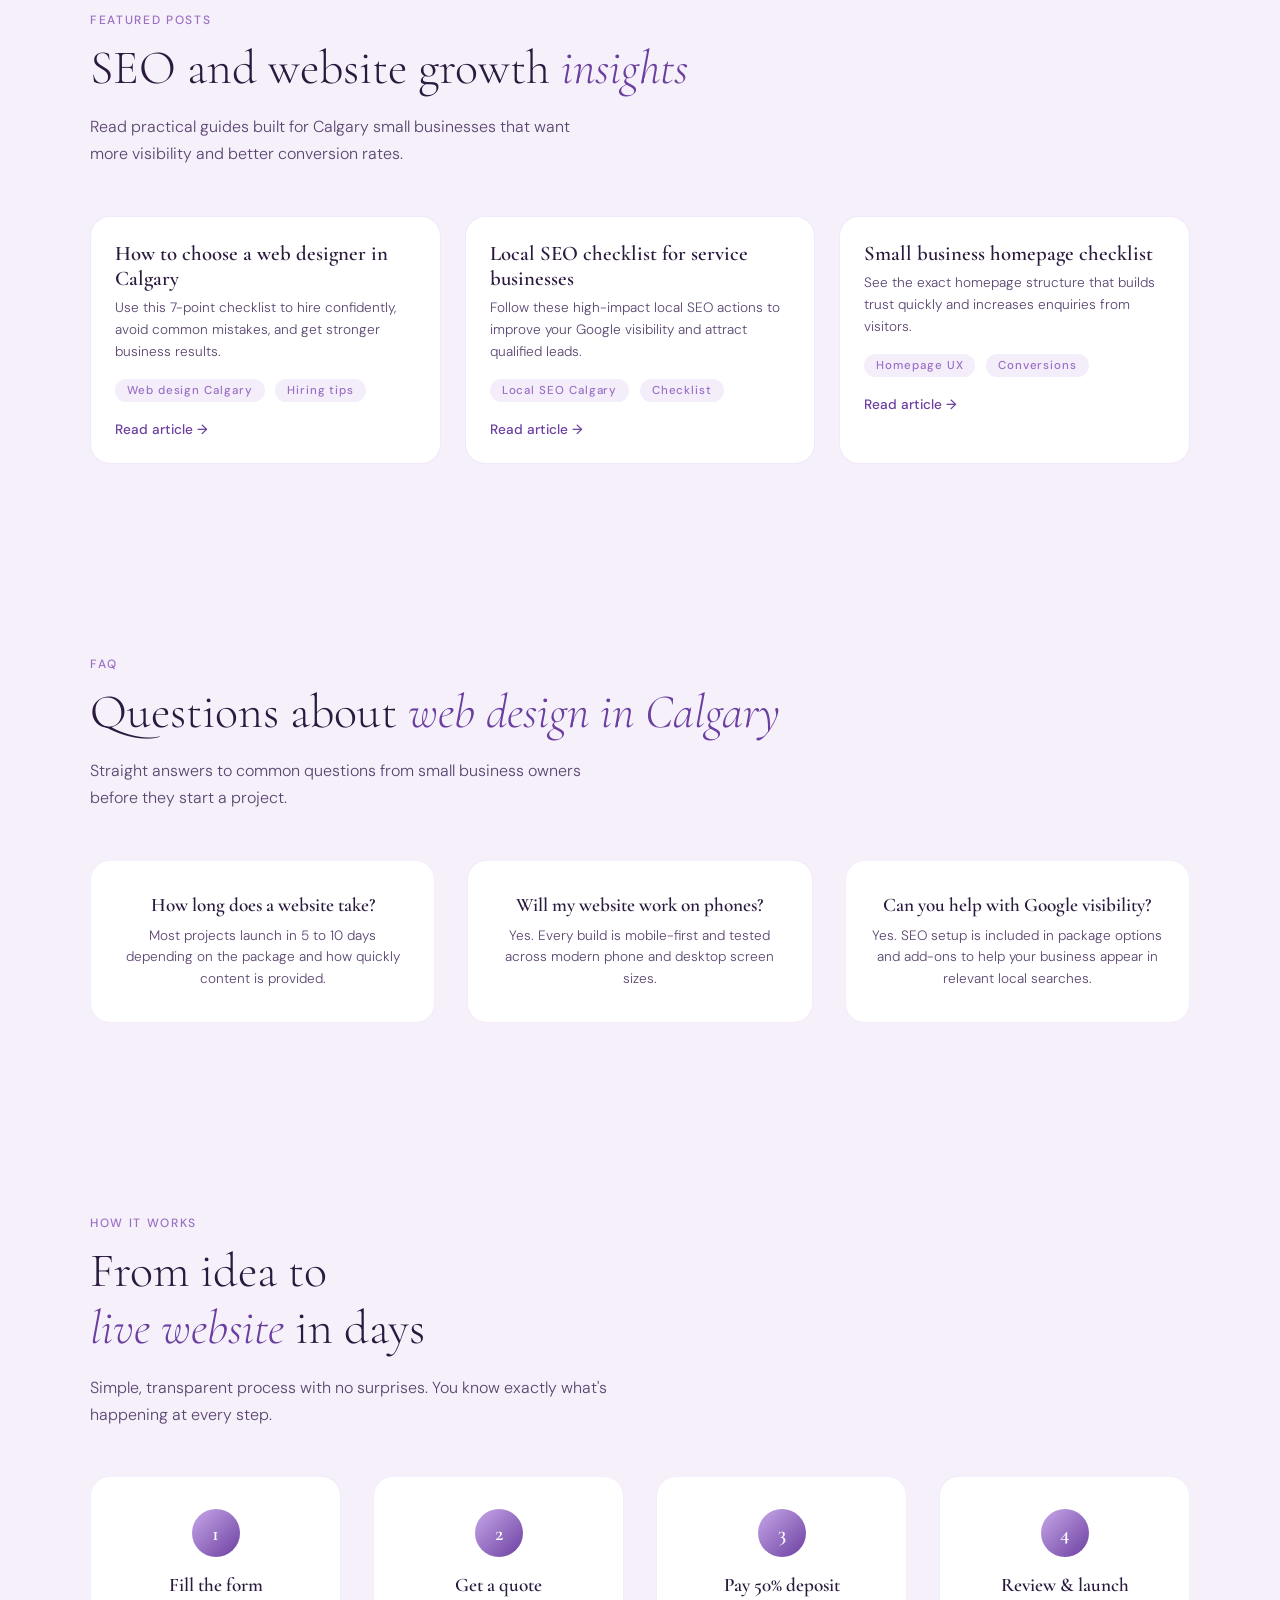
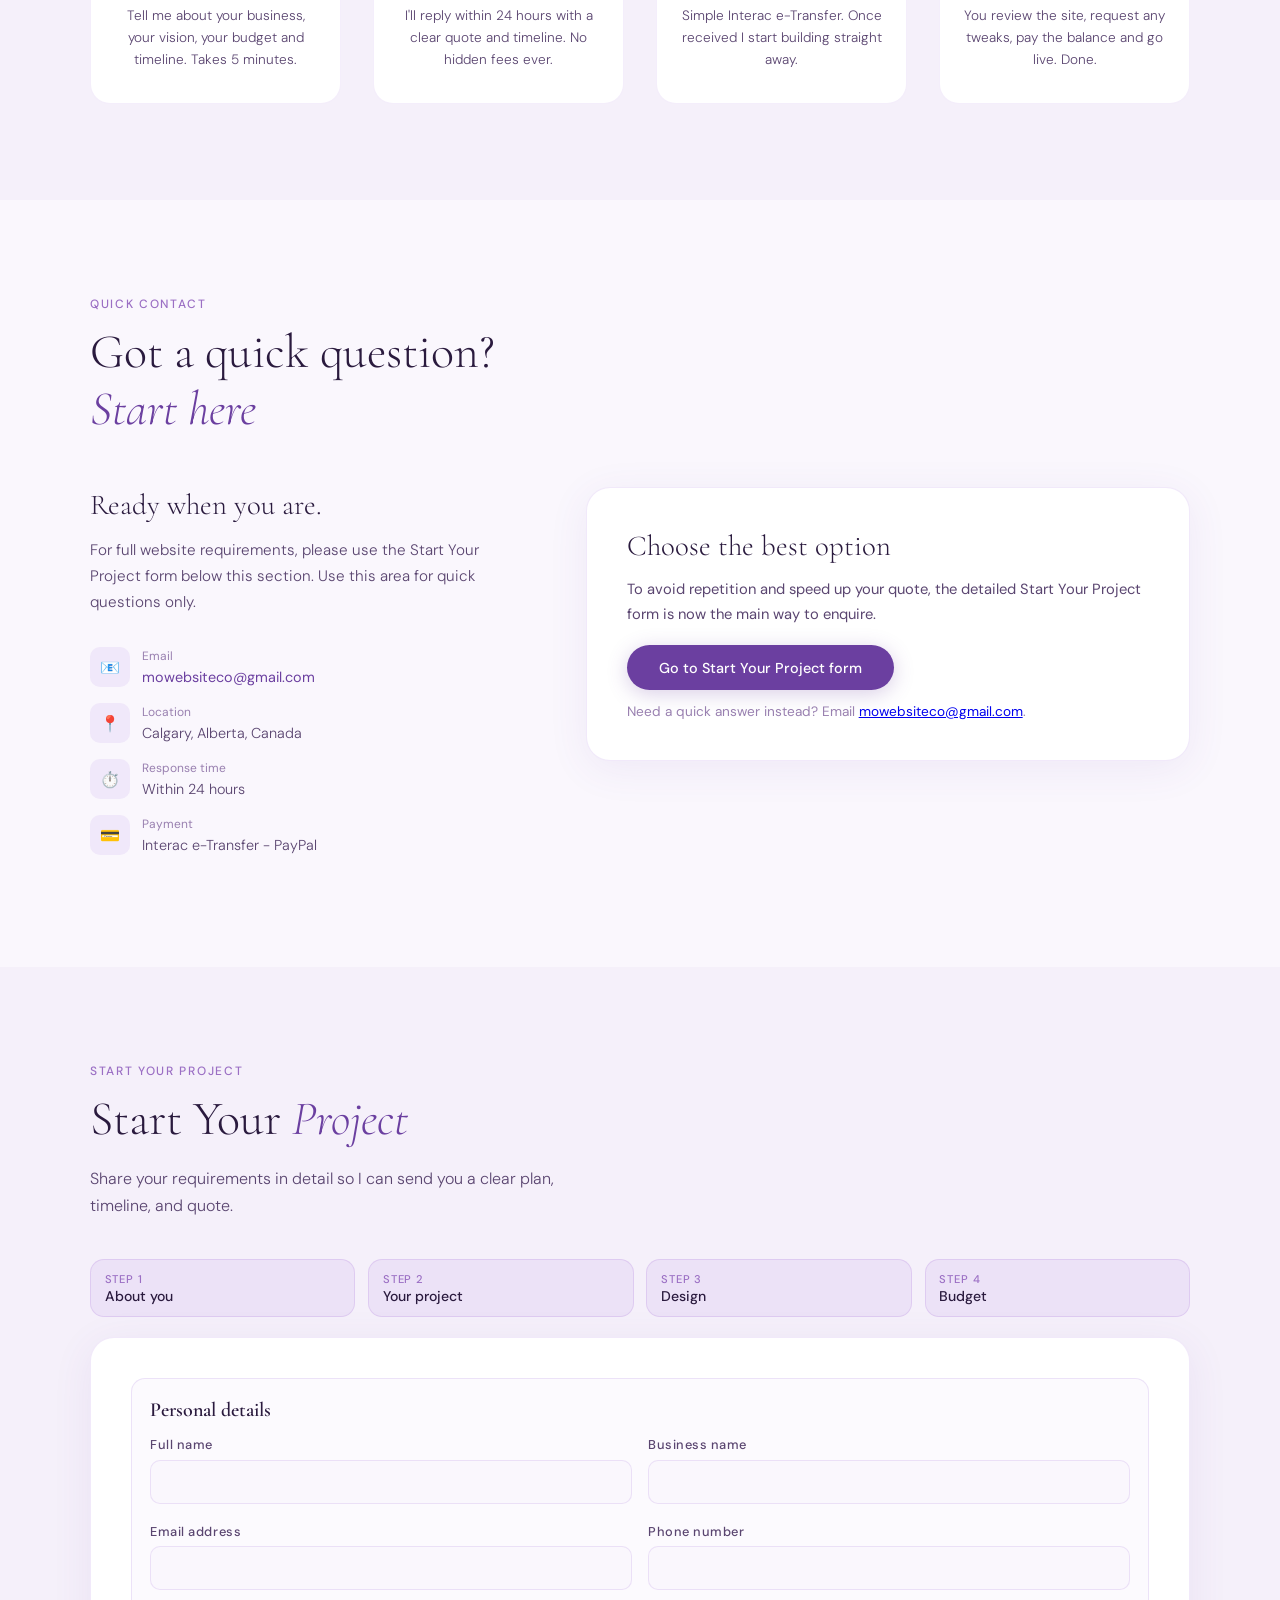
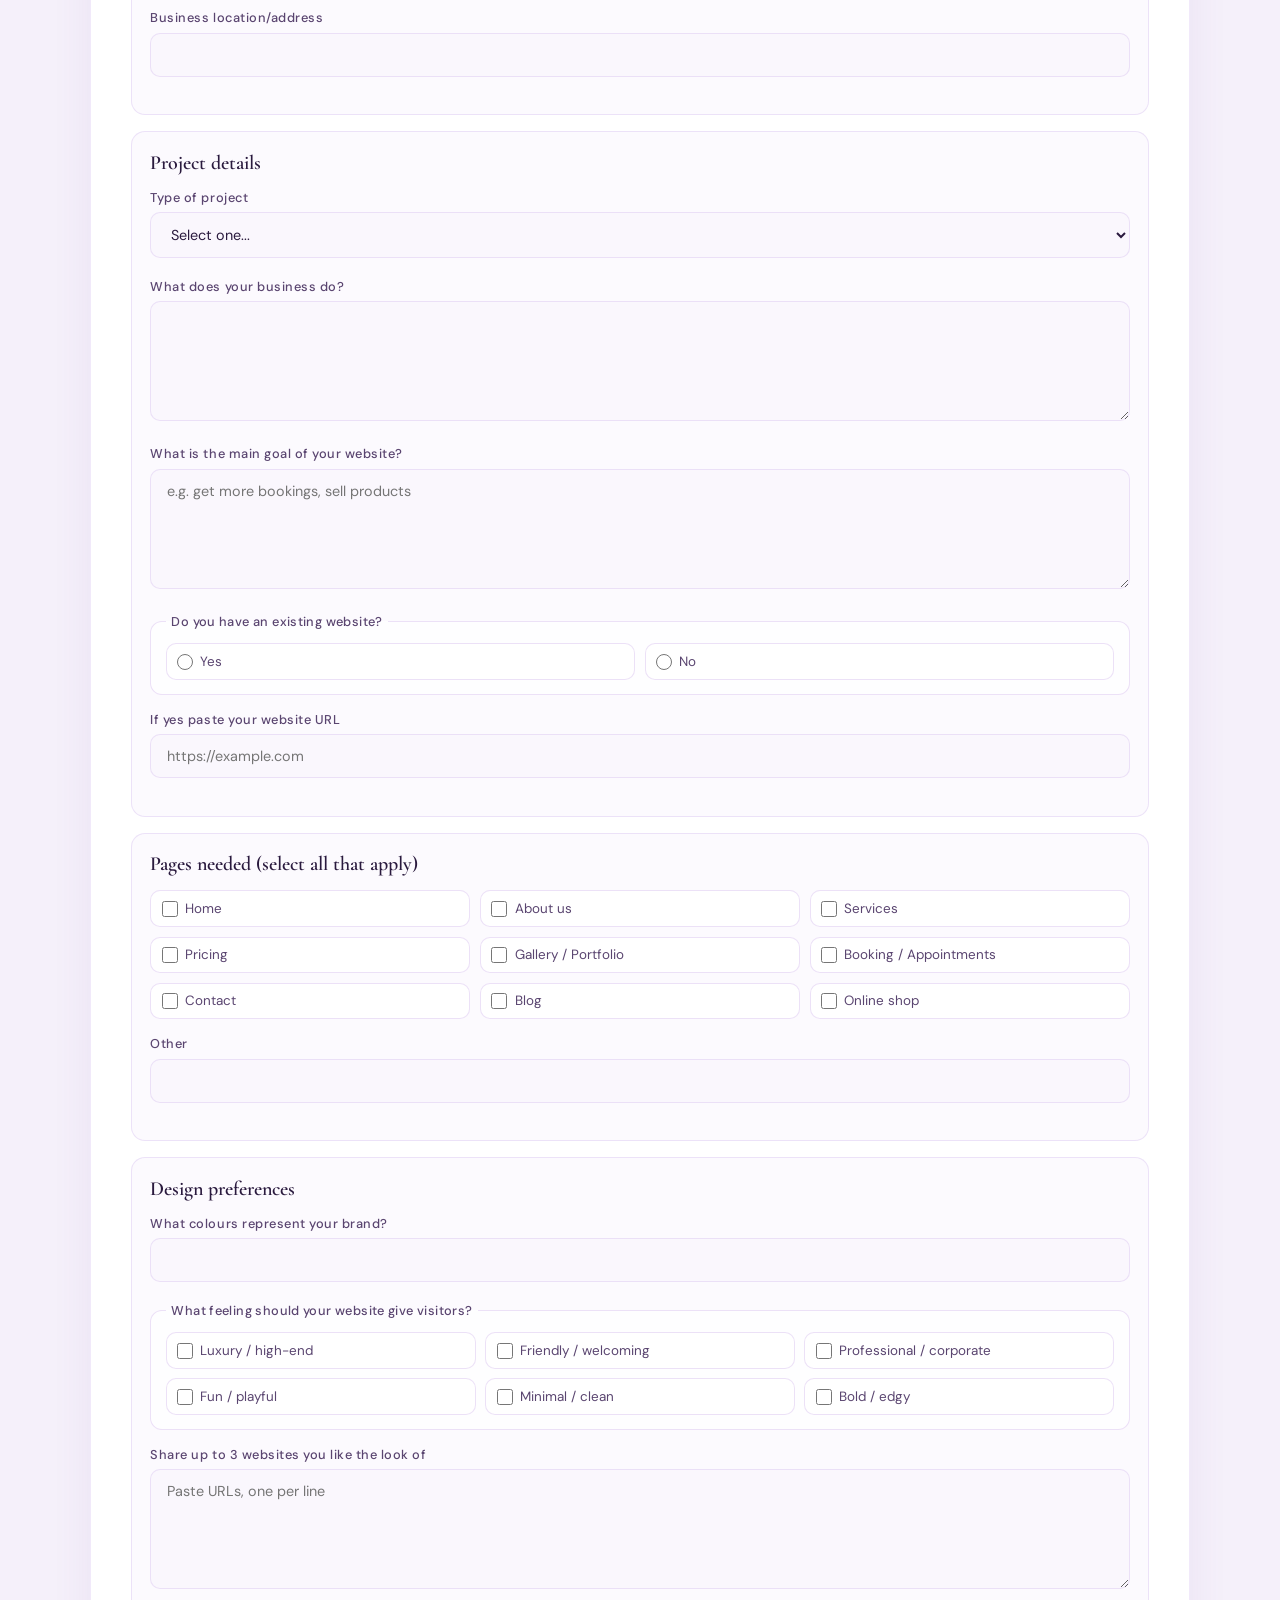
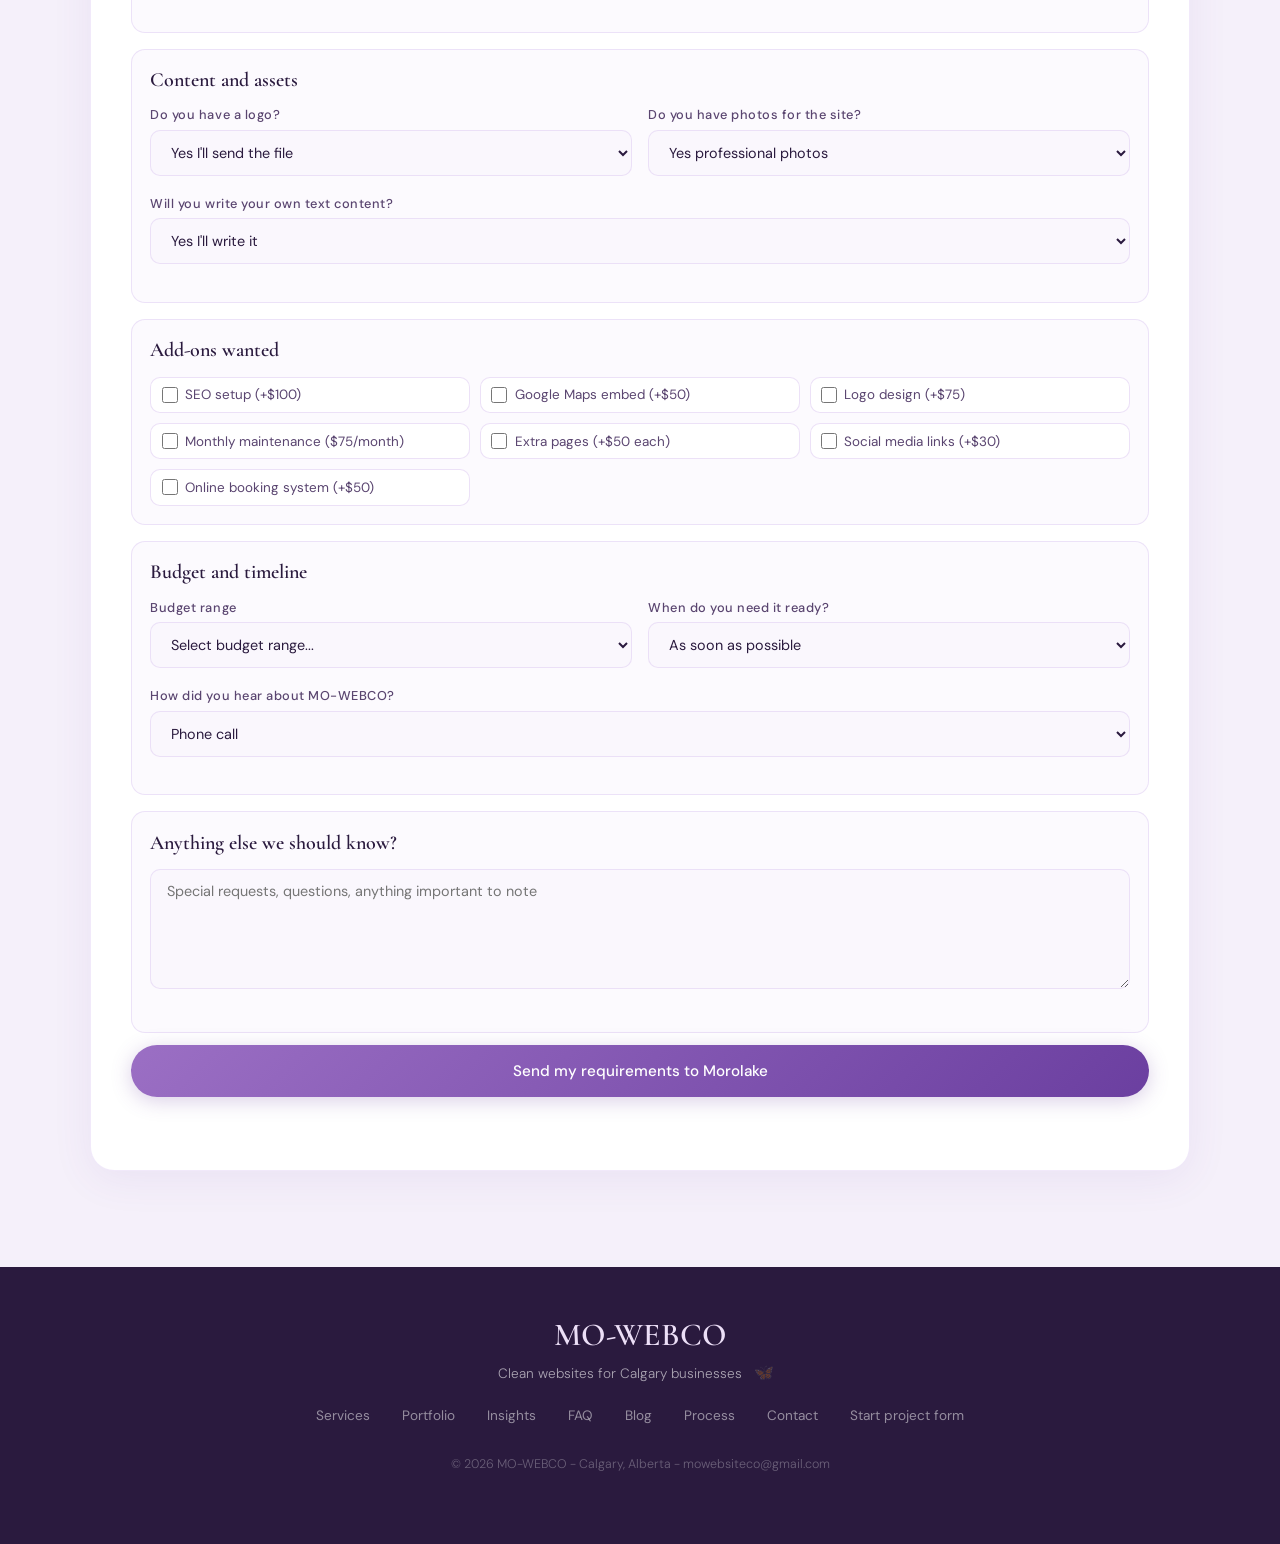
==== commit 0b5d843d: "Change 'I' to 'we' in index.html" ====
--- a/index.html
+++ b/index.html
@@ -130,7 +130,7 @@
 
     <div class="process-steps fade-in">
       <div class="step">
-        <h4>Who I work with</h4>
+        <h4>Who we work with</h4>
         <p>Hair salons, nail studios, beauty professionals, trades, coaches, and local service businesses across Calgary.</p>
       </div>
       <div class="step">
@@ -148,7 +148,7 @@
 <!-- SERVICES -->
 <section class="services-bg" id="services">
   <div class="container">
-    <span class="section-tag">What I offer</span>
+    <span class="section-tag">What we offer</span>
     <h2 class="section-title">Packages built for<br><em>small business budgets</em></h2>
     <p class="section-sub">Every website is built from scratch, mobile-first, and handed over with full ownership. No templates, no fluff.</p>
 
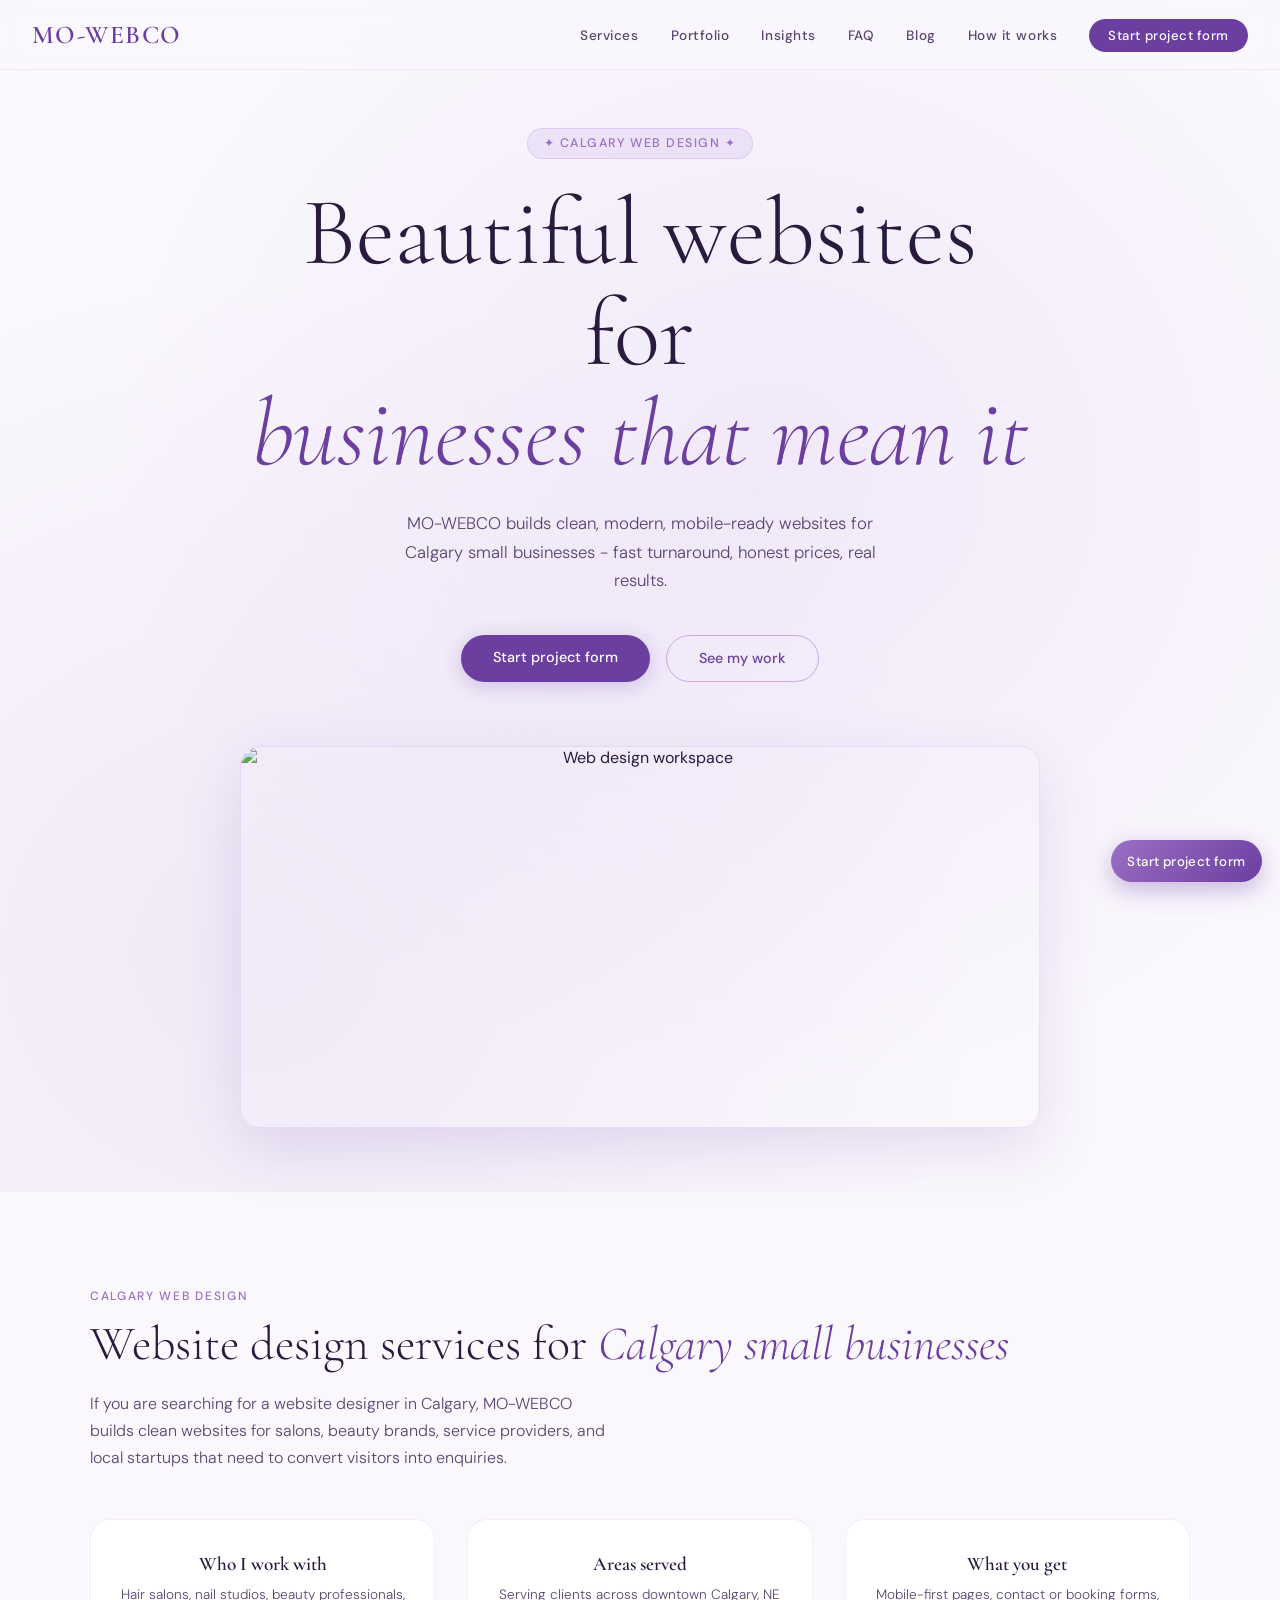
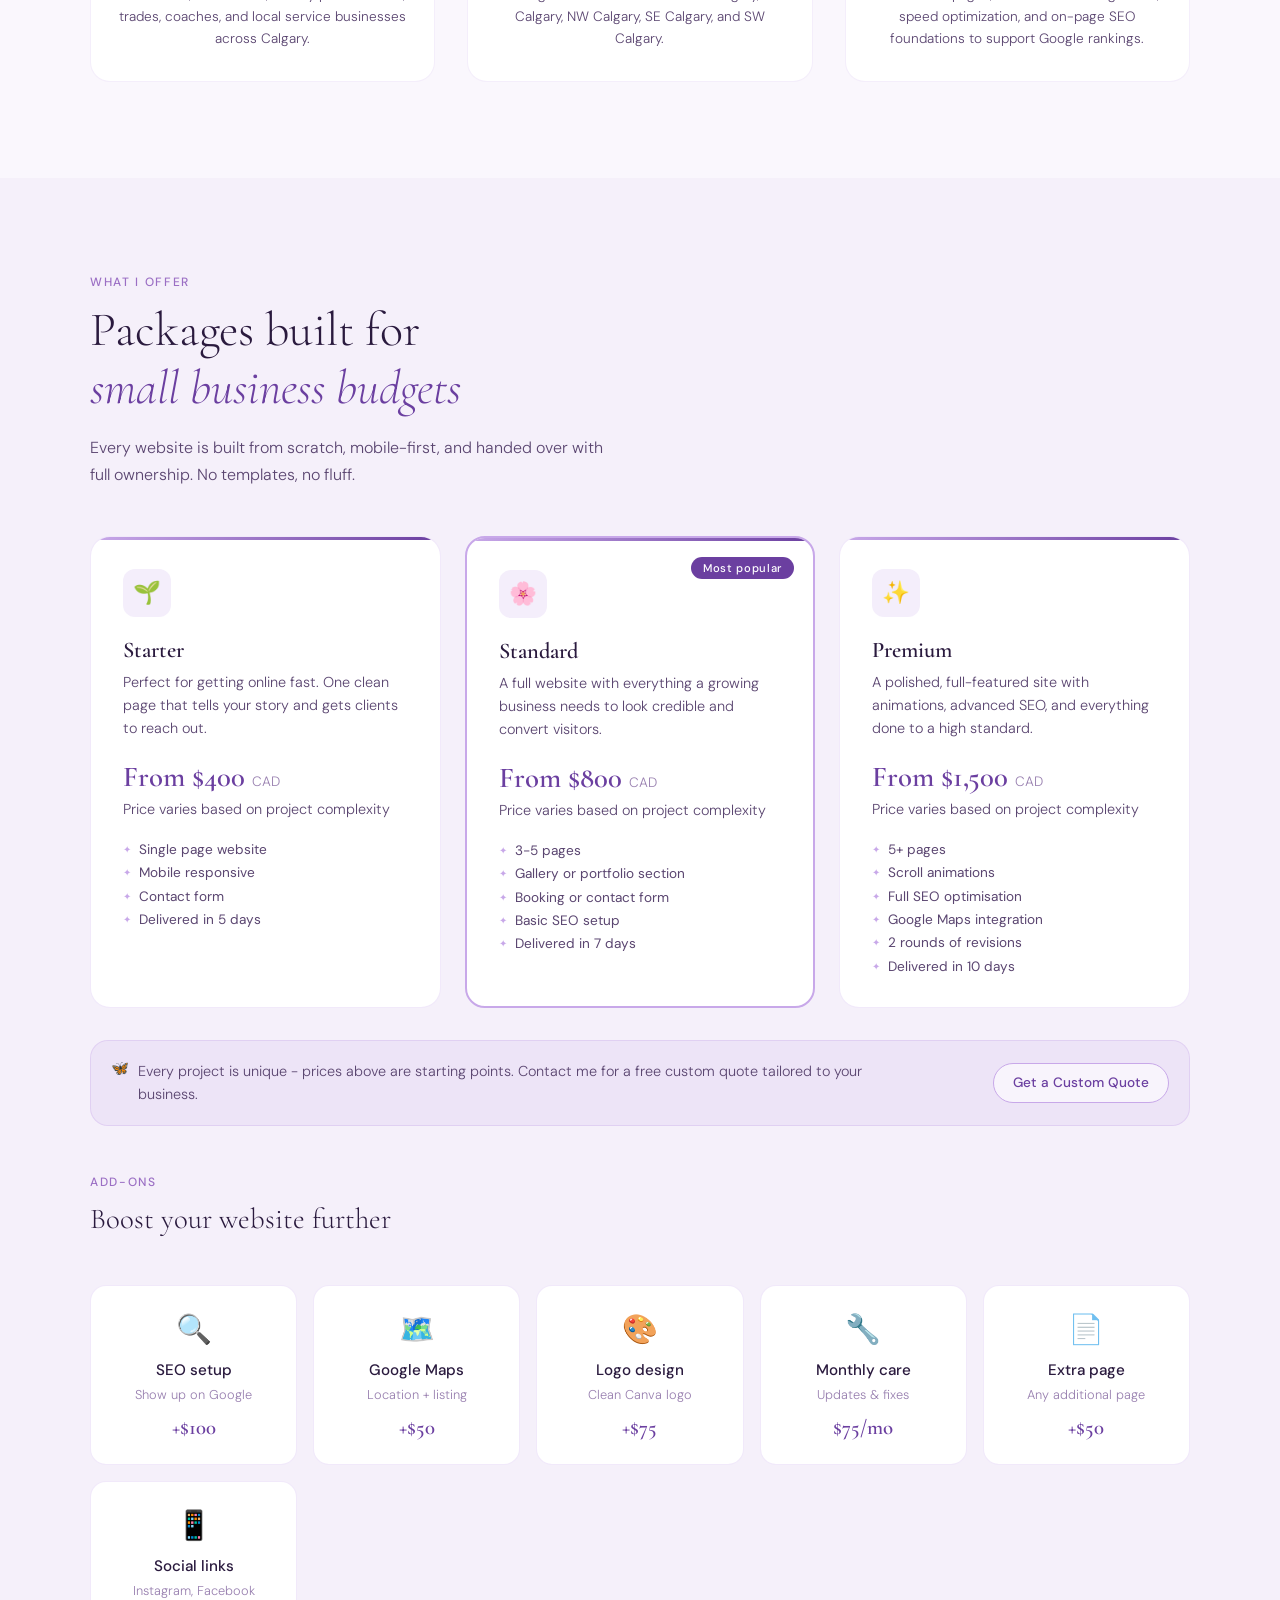
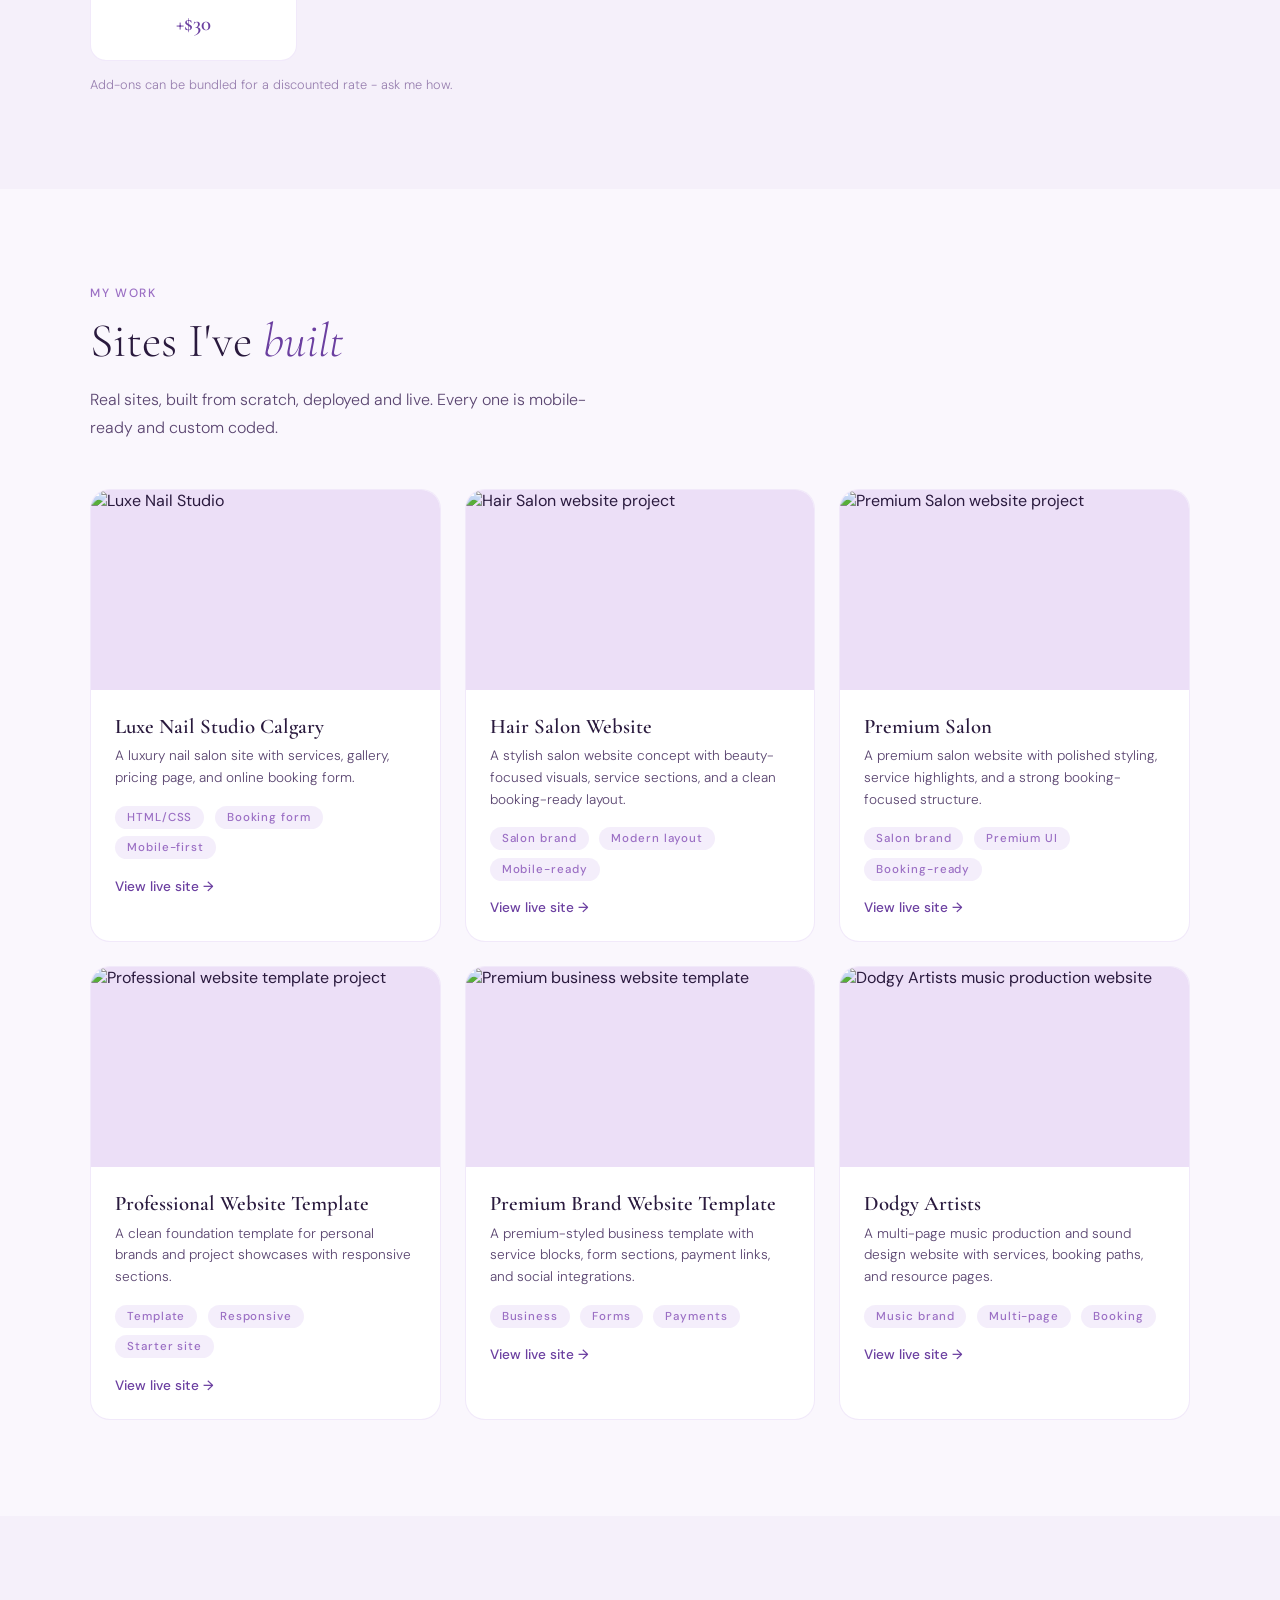
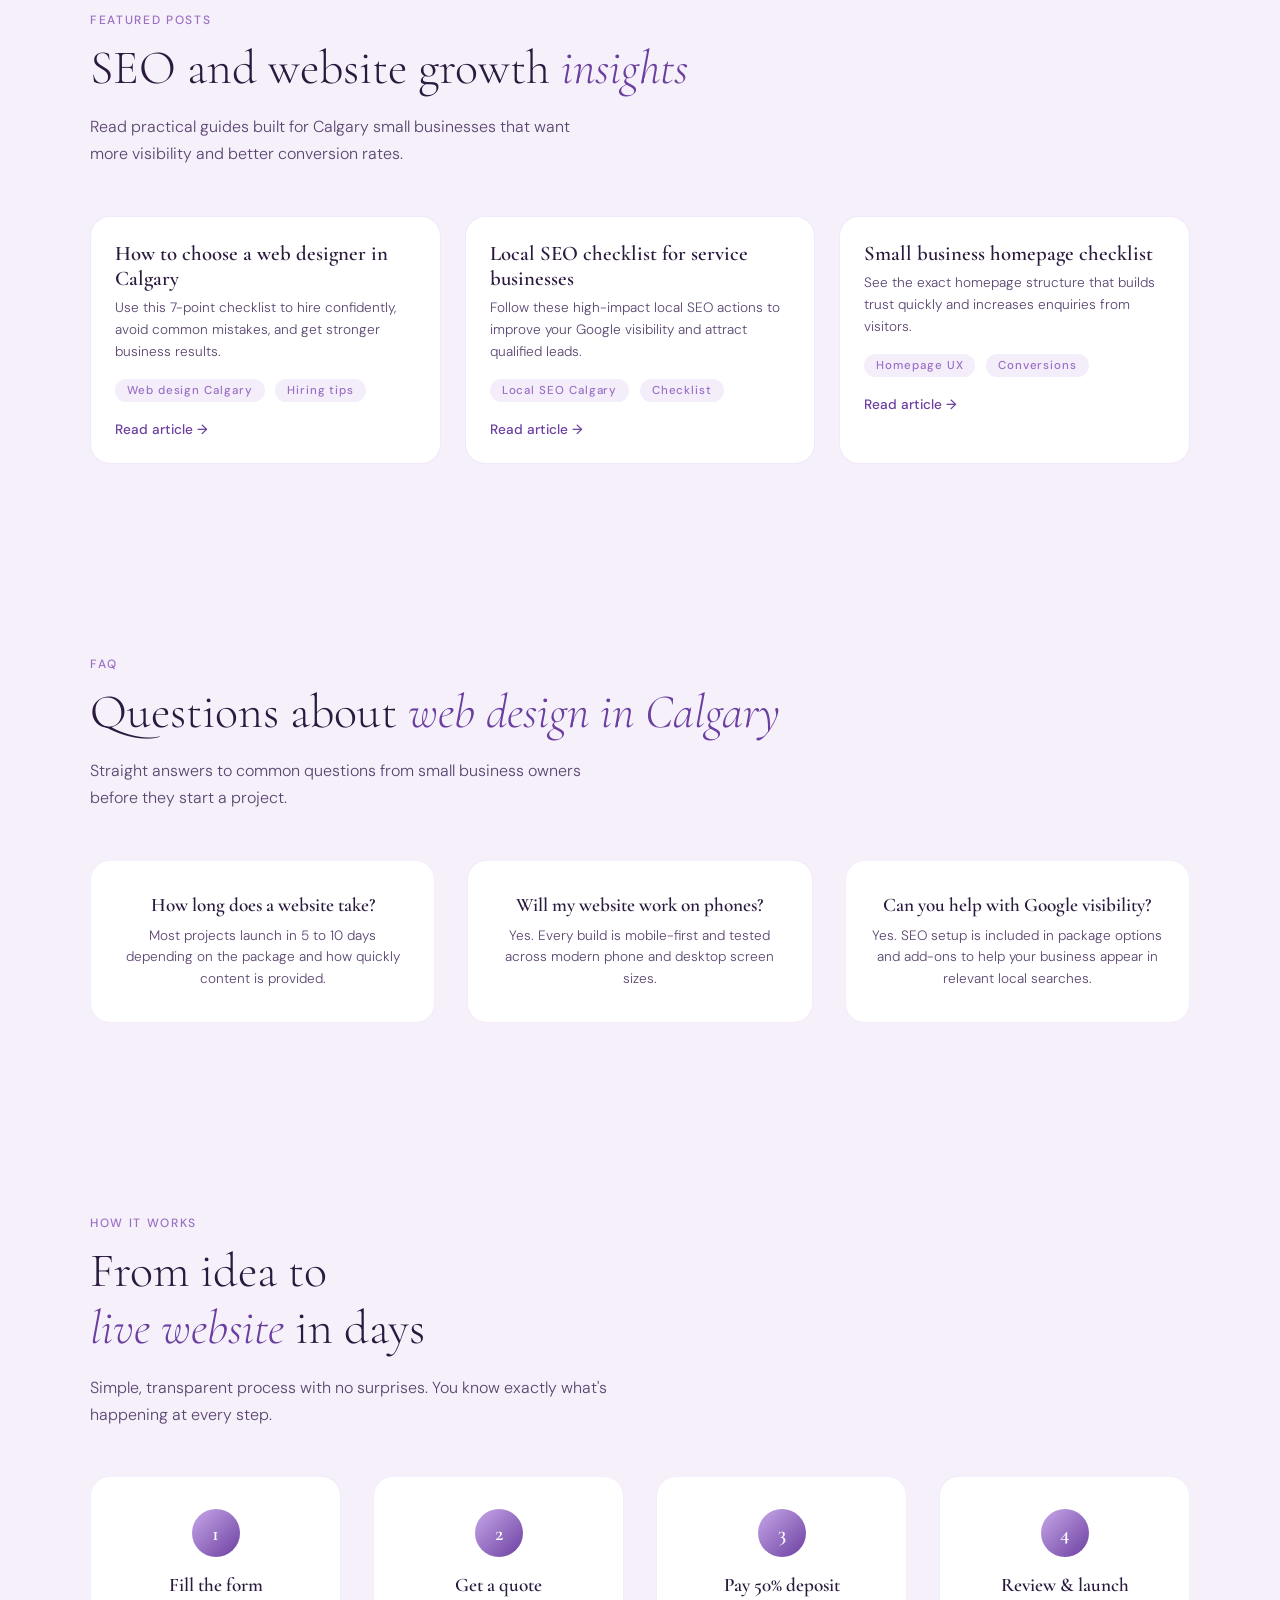
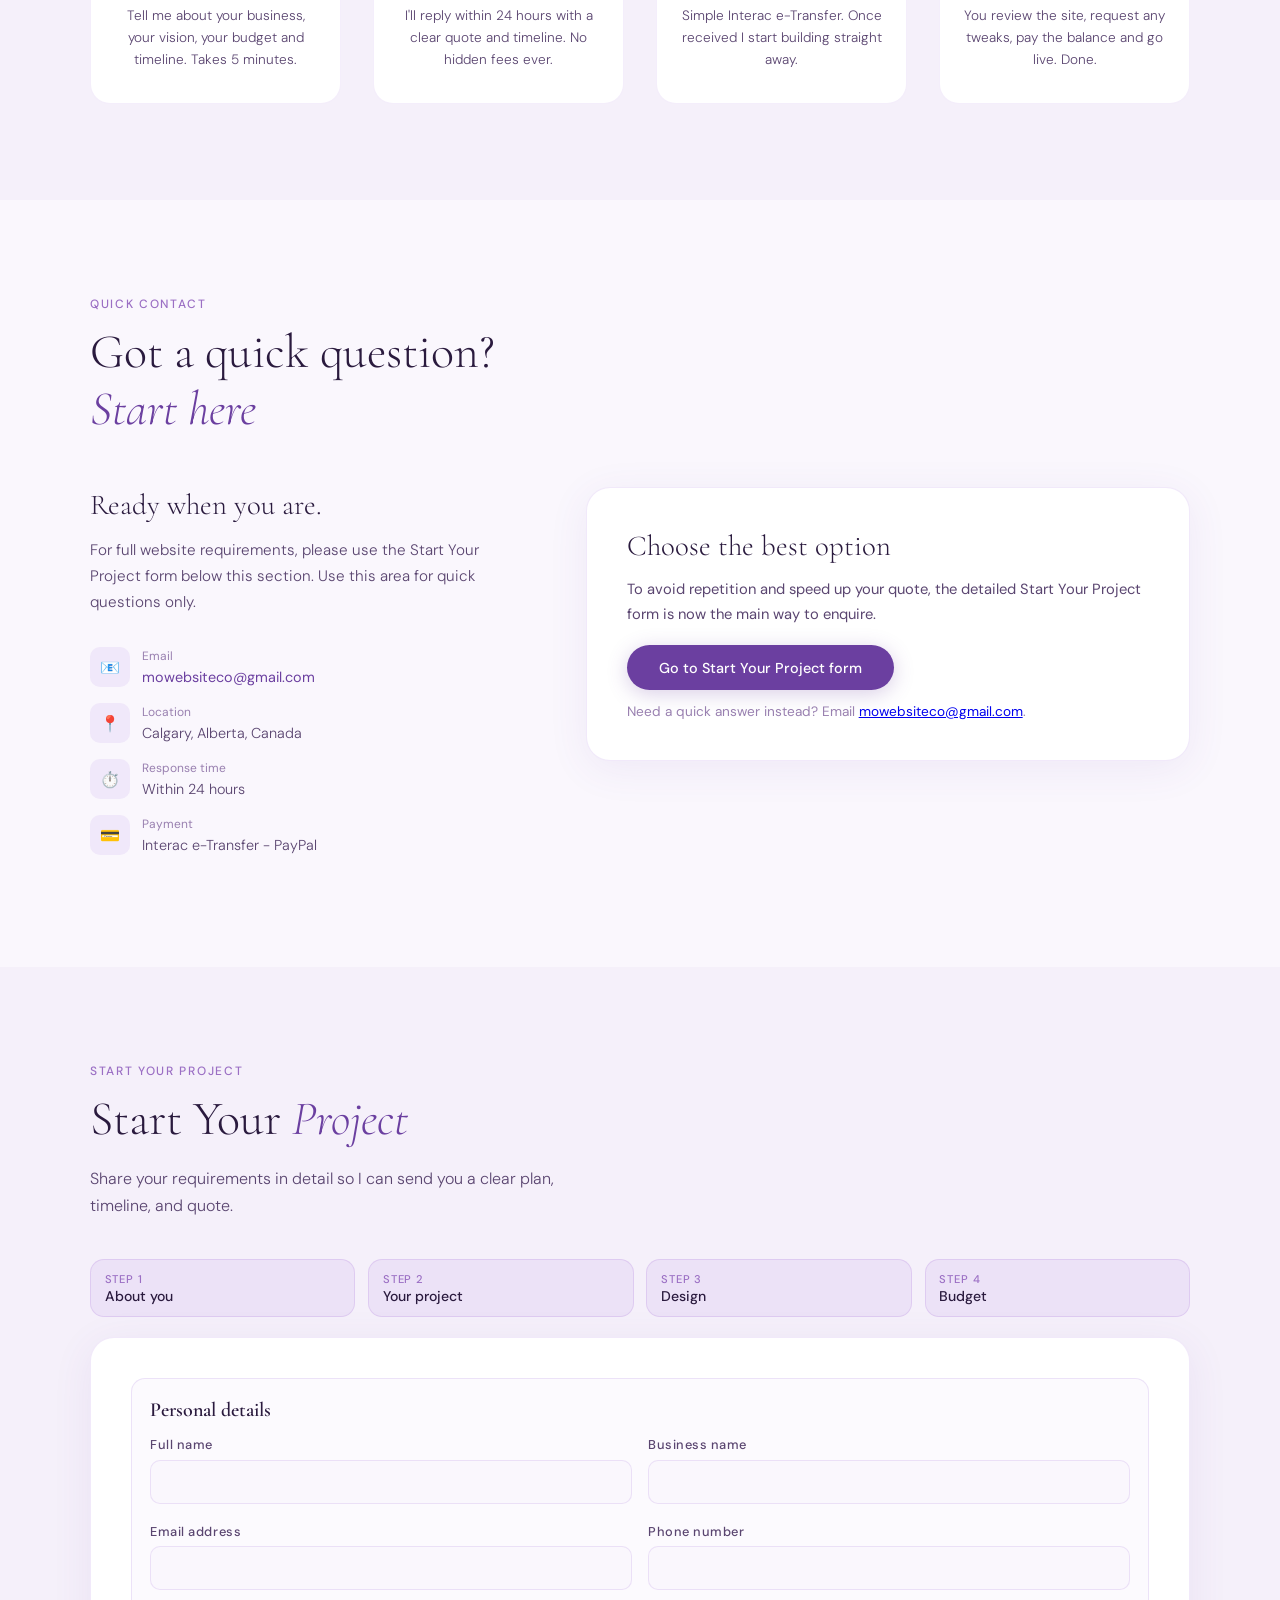
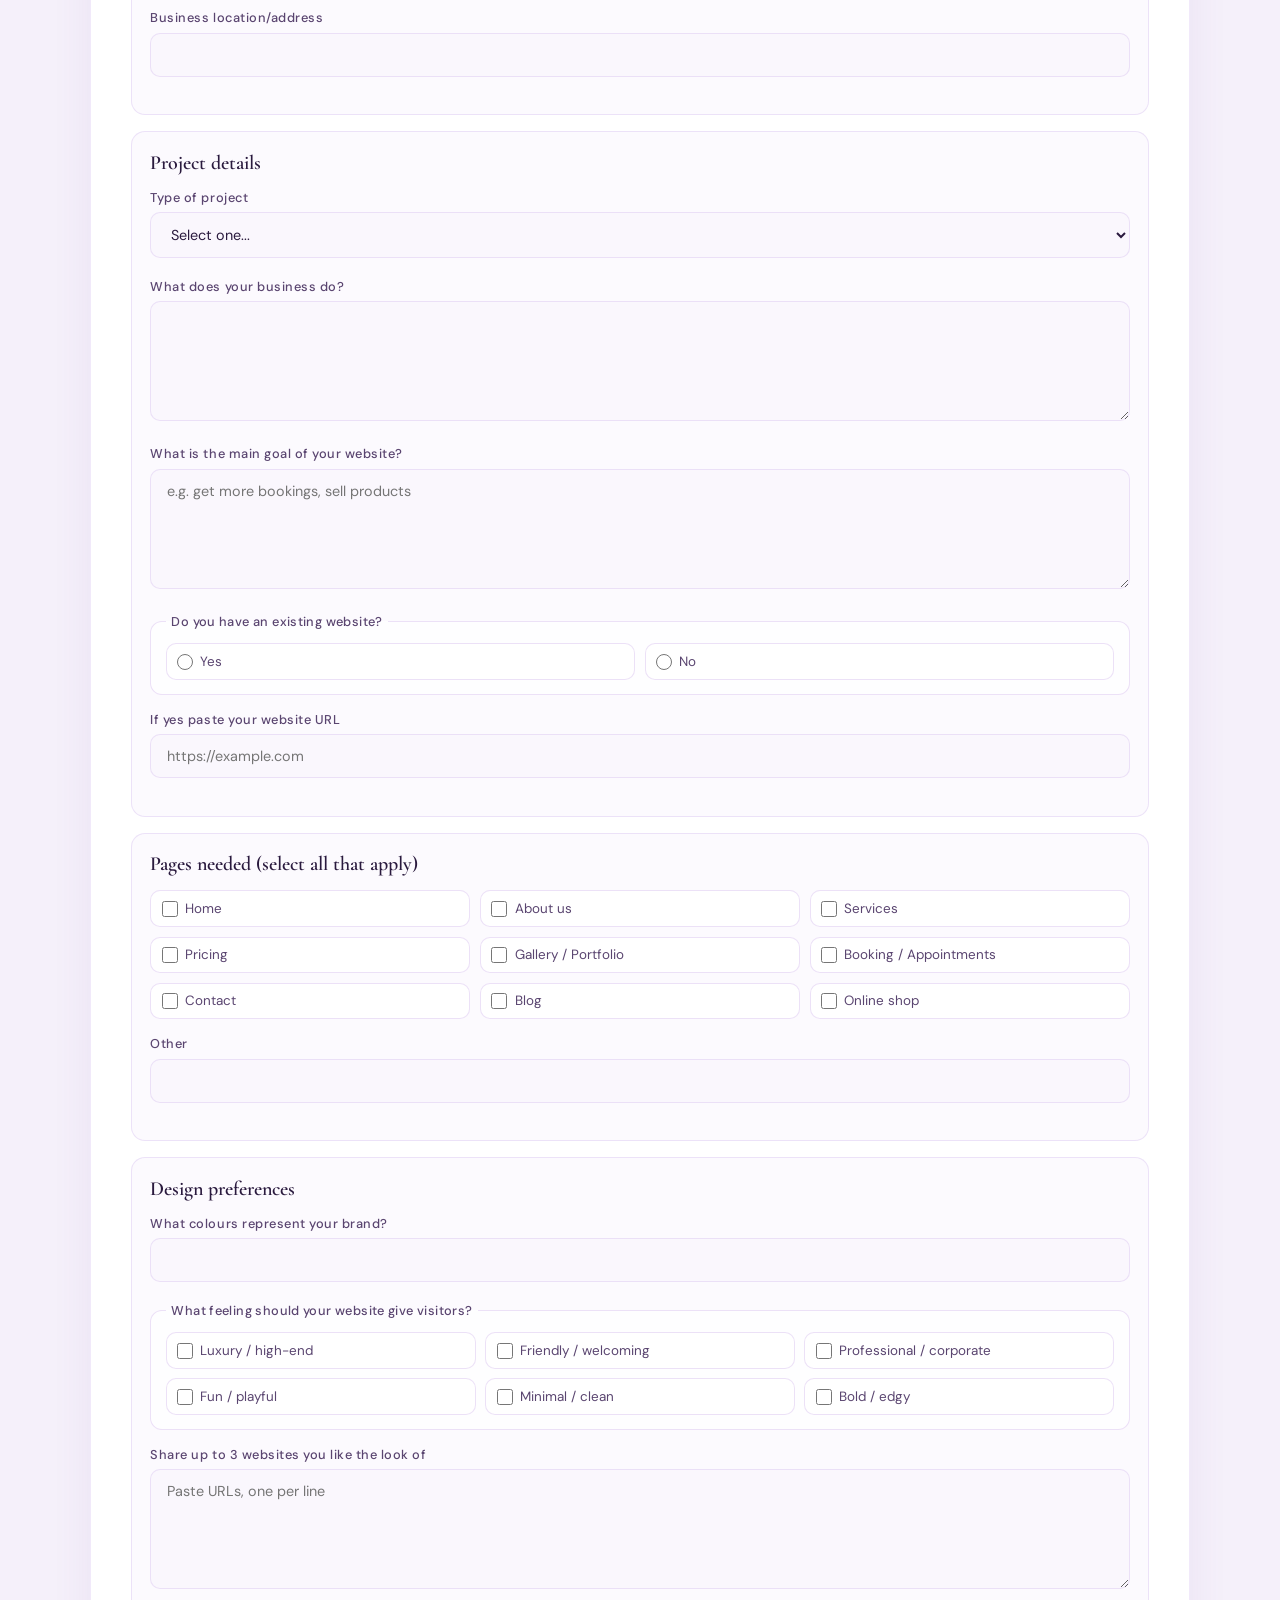
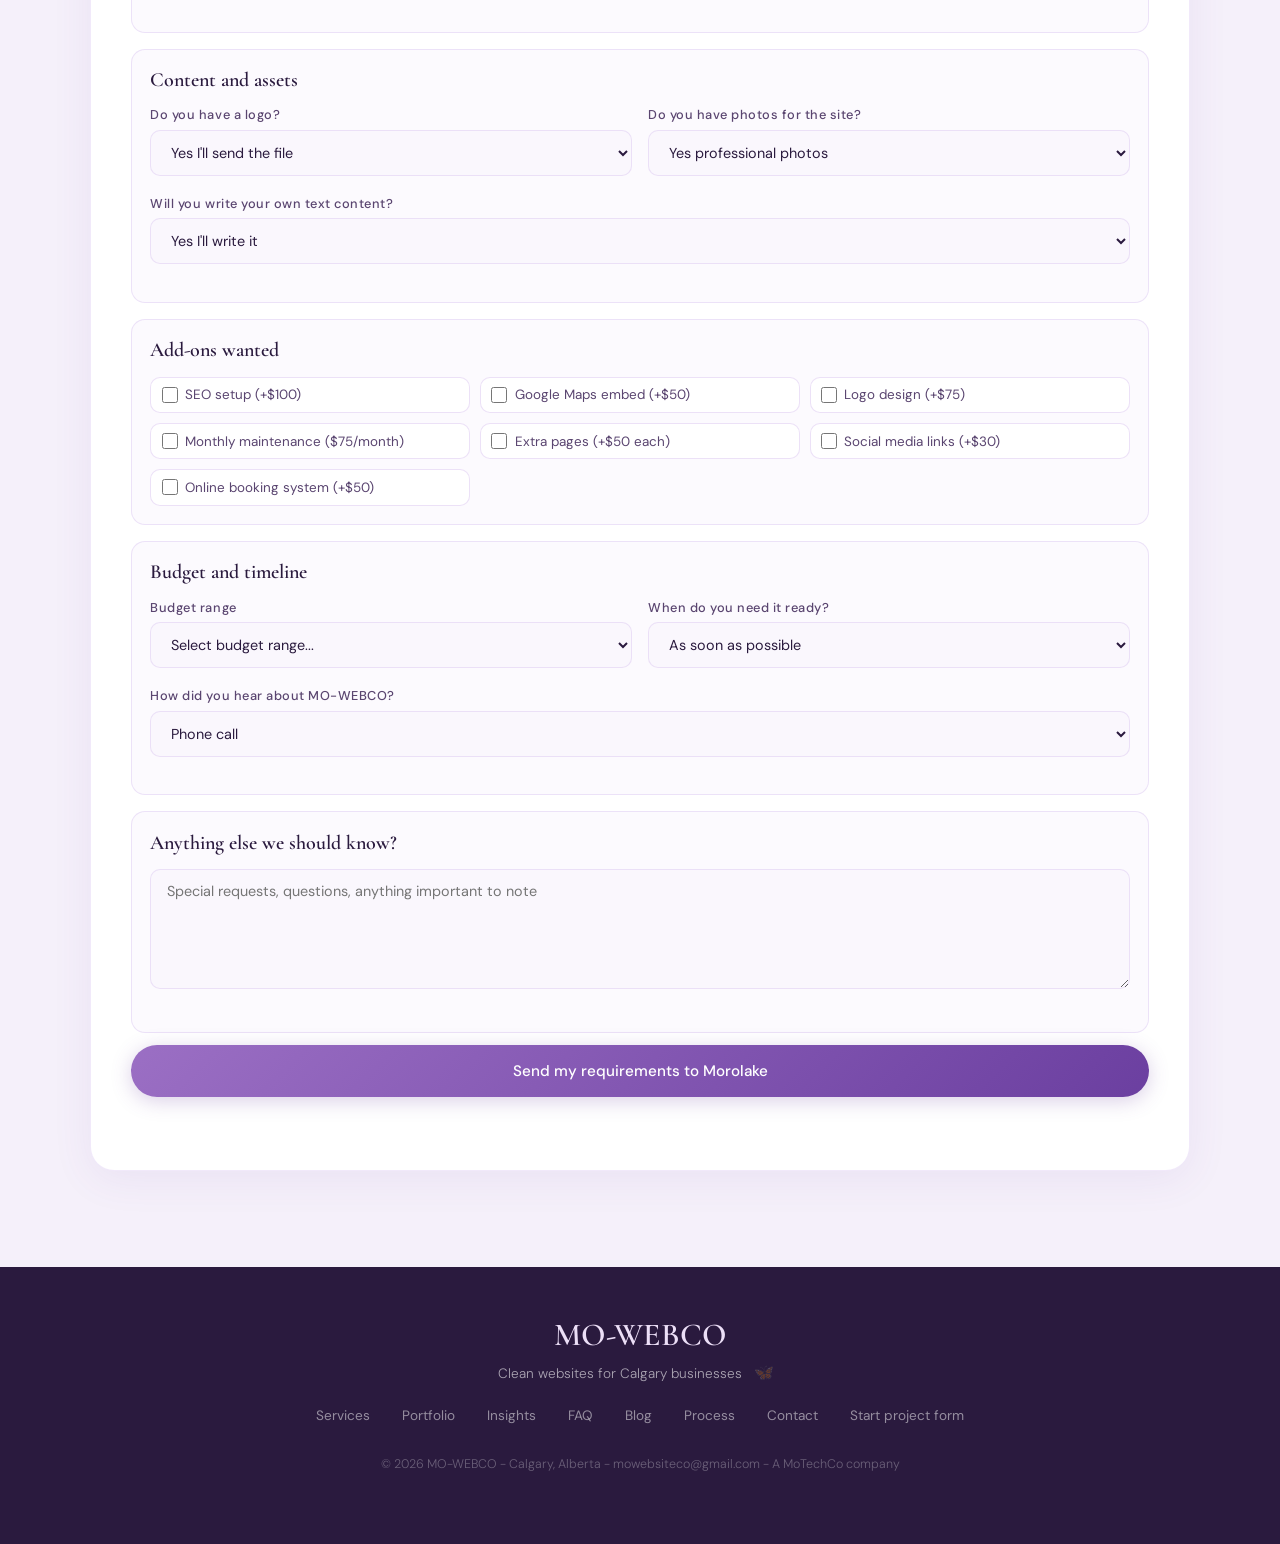
==== commit e228e139: "Add "A MoTechCo company" to mowebco.org footer — small update via Copil" ====
--- a/index.html
+++ b/index.html
@@ -130,7 +130,7 @@
 
     <div class="process-steps fade-in">
       <div class="step">
-        <h4>Who we work with</h4>
+        <h4>Who I work with</h4>
         <p>Hair salons, nail studios, beauty professionals, trades, coaches, and local service businesses across Calgary.</p>
       </div>
       <div class="step">
@@ -148,7 +148,7 @@
 <!-- SERVICES -->
 <section class="services-bg" id="services">
   <div class="container">
-    <span class="section-tag">What we offer</span>
+    <span class="section-tag">What I offer</span>
     <h2 class="section-title">Packages built for<br><em>small business budgets</em></h2>
     <p class="section-sub">Every website is built from scratch, mobile-first, and handed over with full ownership. No templates, no fluff.</p>
 
@@ -731,7 +731,7 @@
     <a href="#contact">Contact</a>
     <a href="#start-project">Start project form</a>
   </div>
-  <p class="footer-copy">&copy; 2026 MO-WEBCO - Calgary, Alberta - mowebsiteco@gmail.com</p>
+  <p class="footer-copy">&copy; 2026 MO-WEBCO - Calgary, Alberta - mowebsiteco@gmail.com - A MoTechCo company</p>
 </footer>
 
 <script src="script.js"></script>
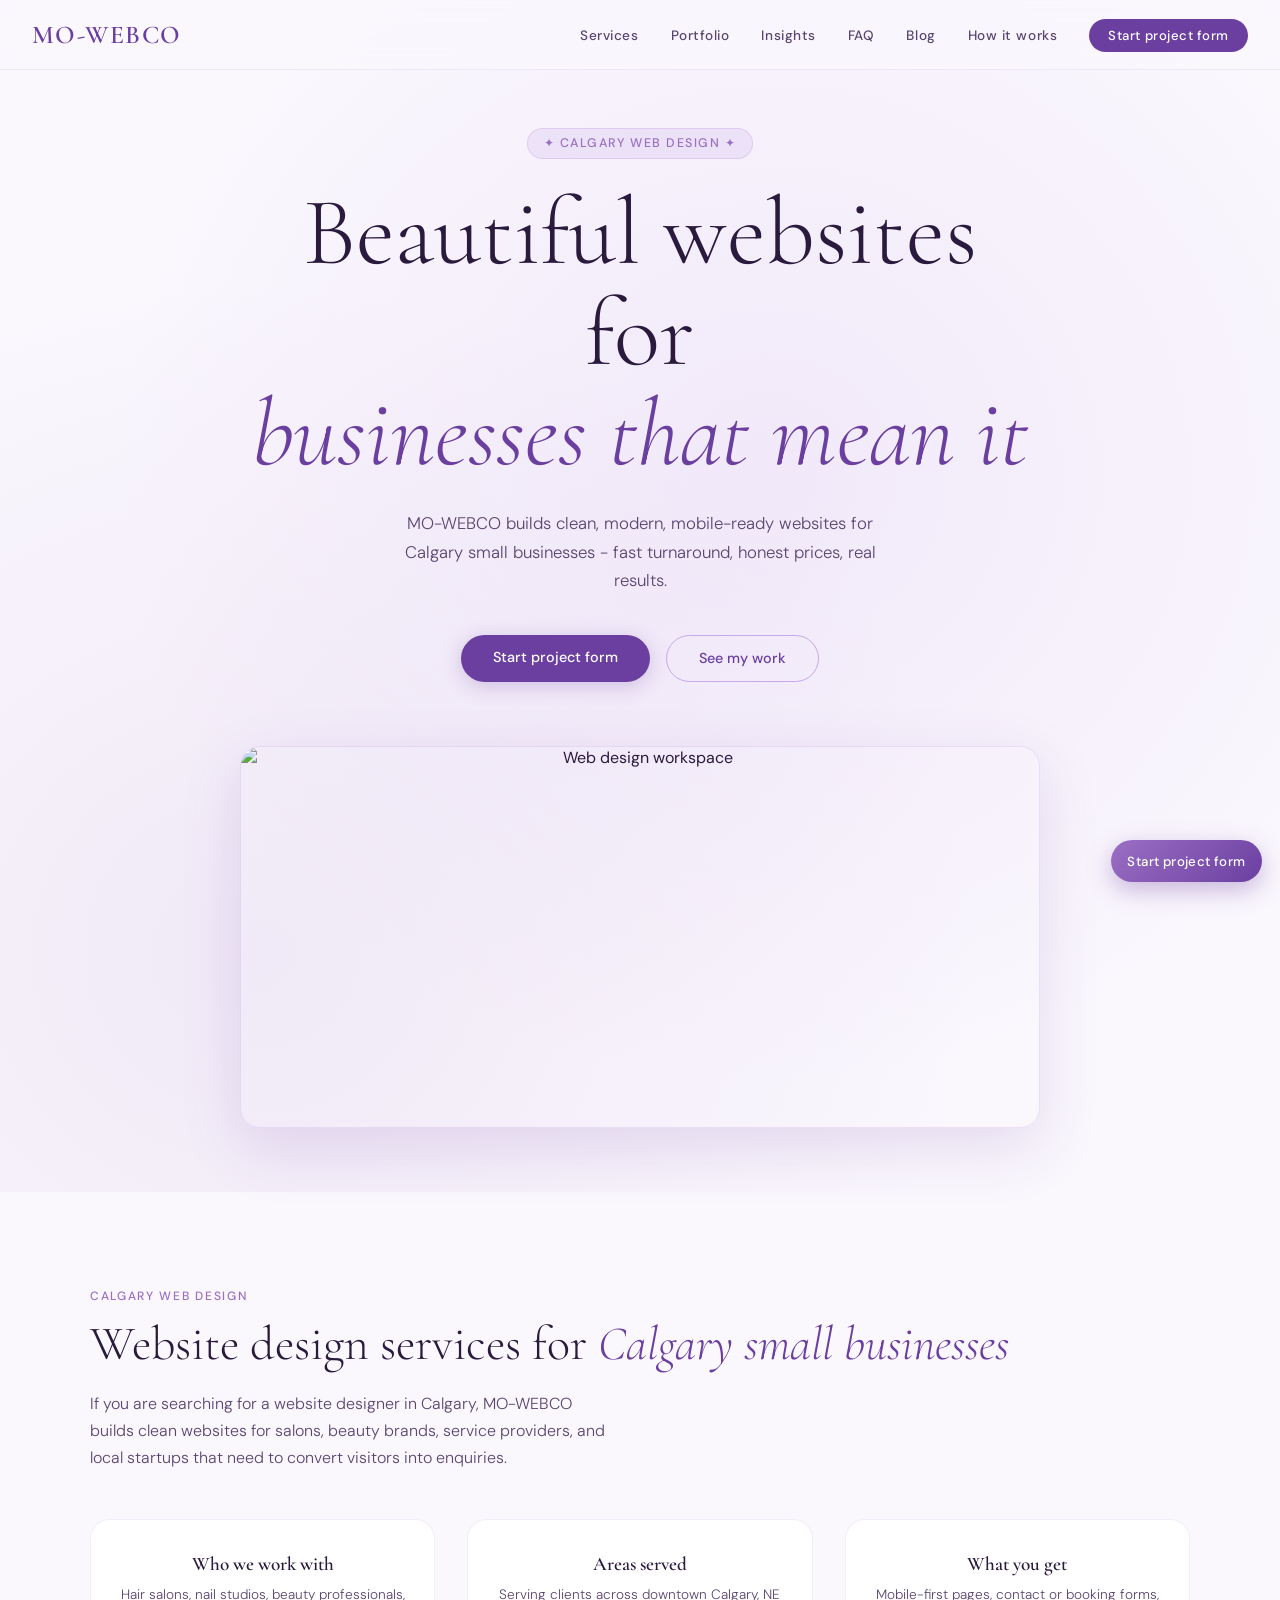
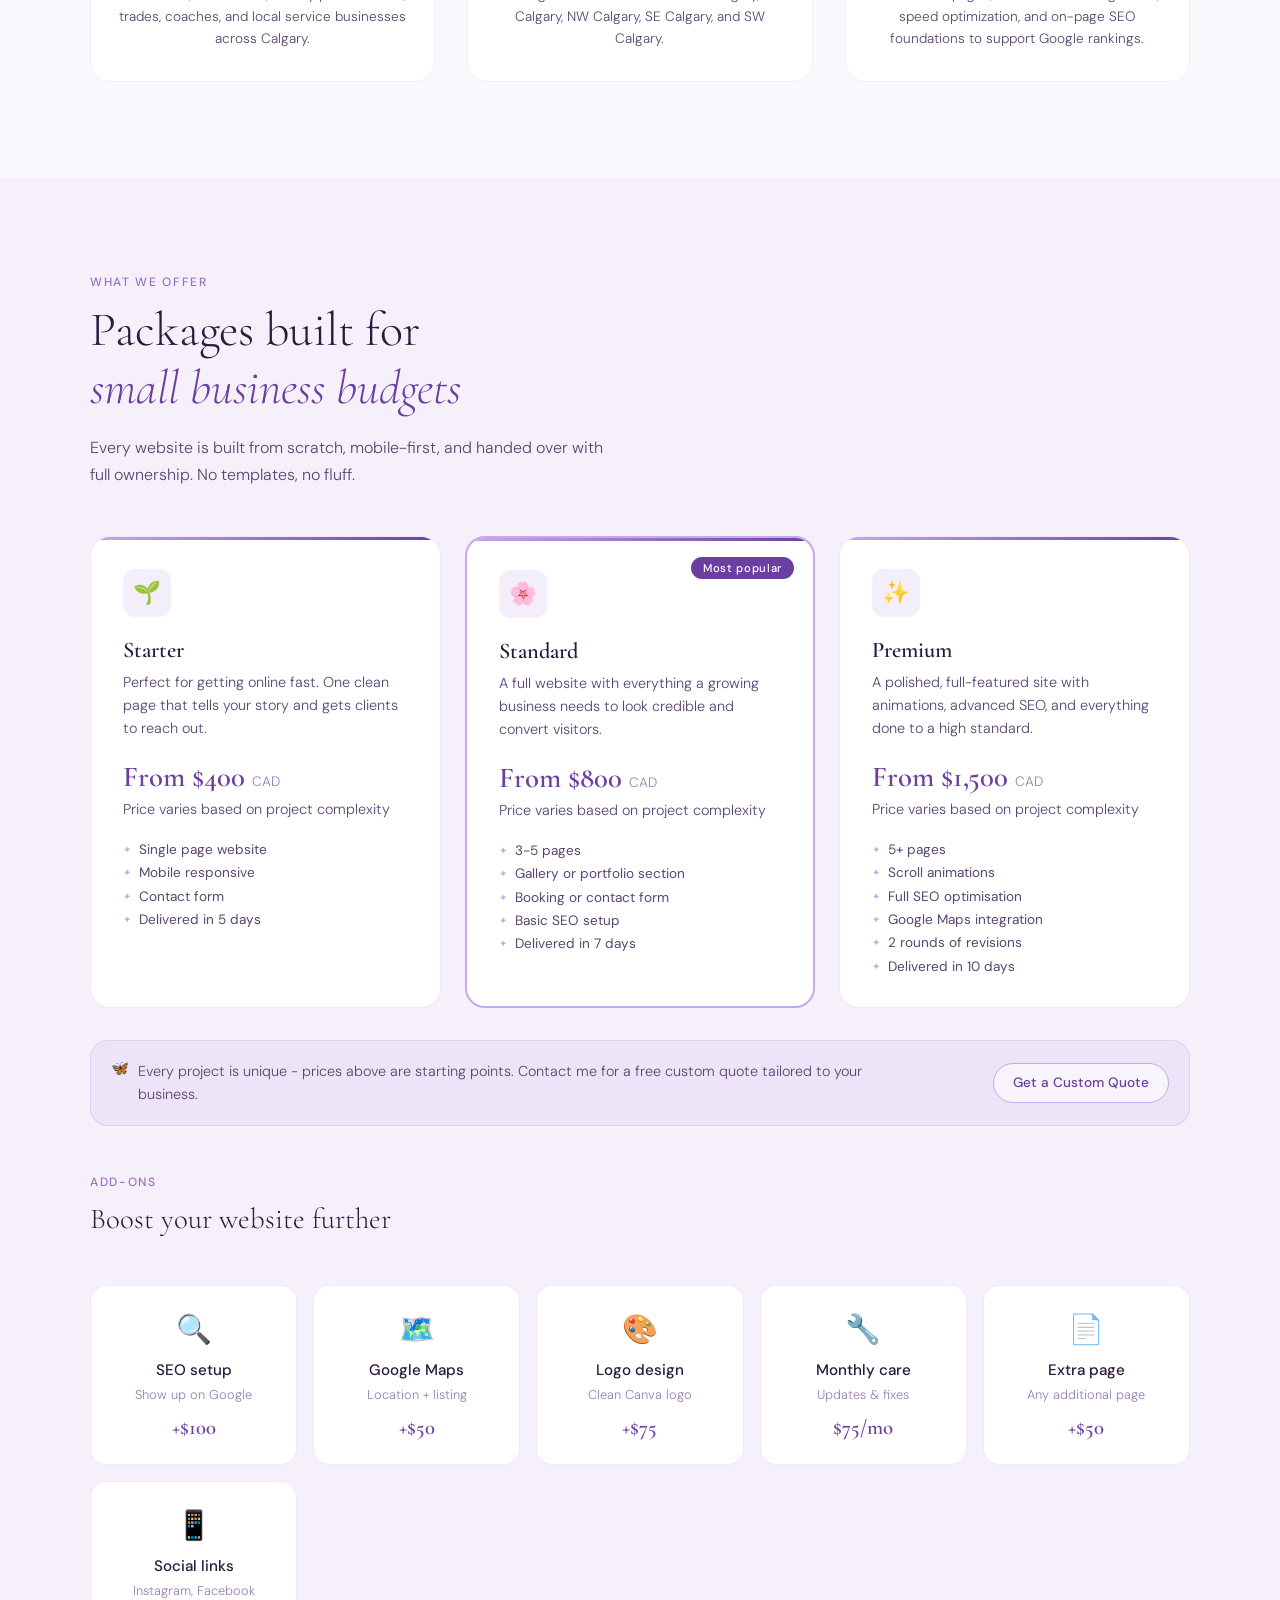
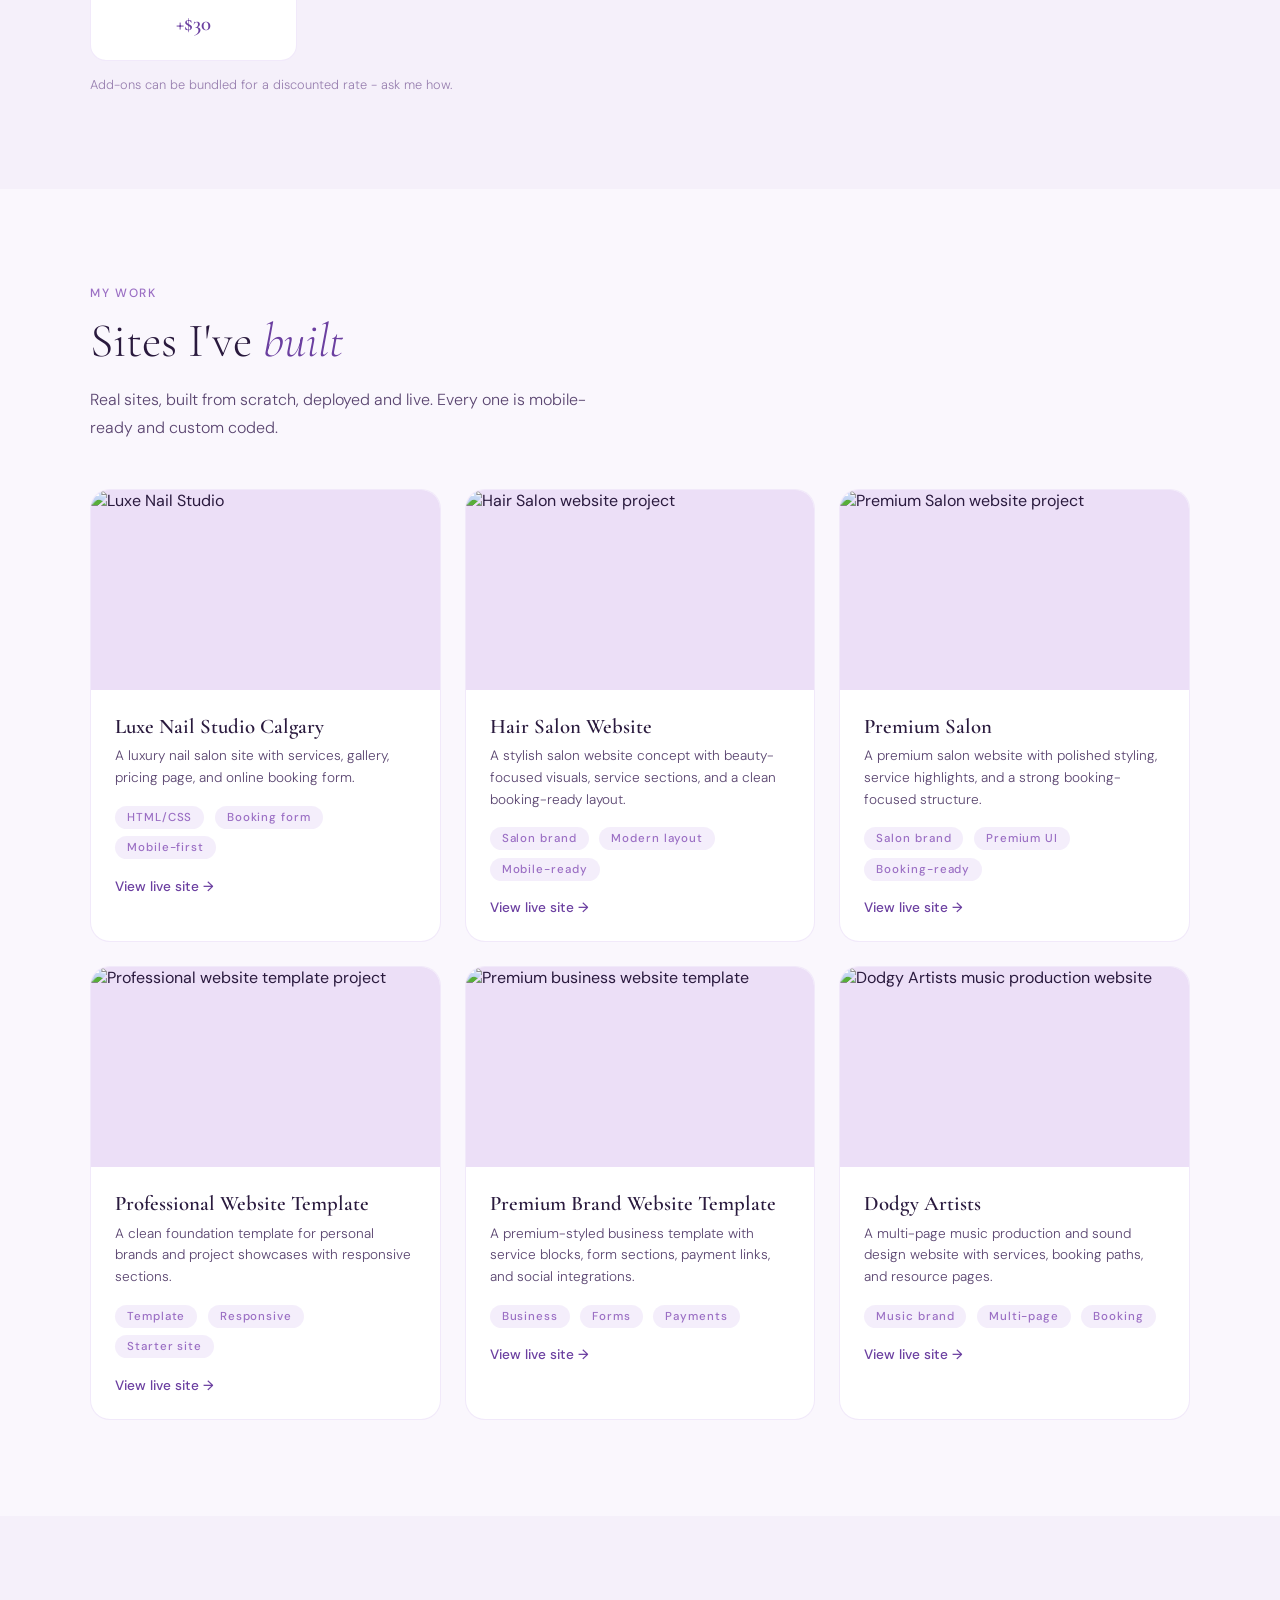
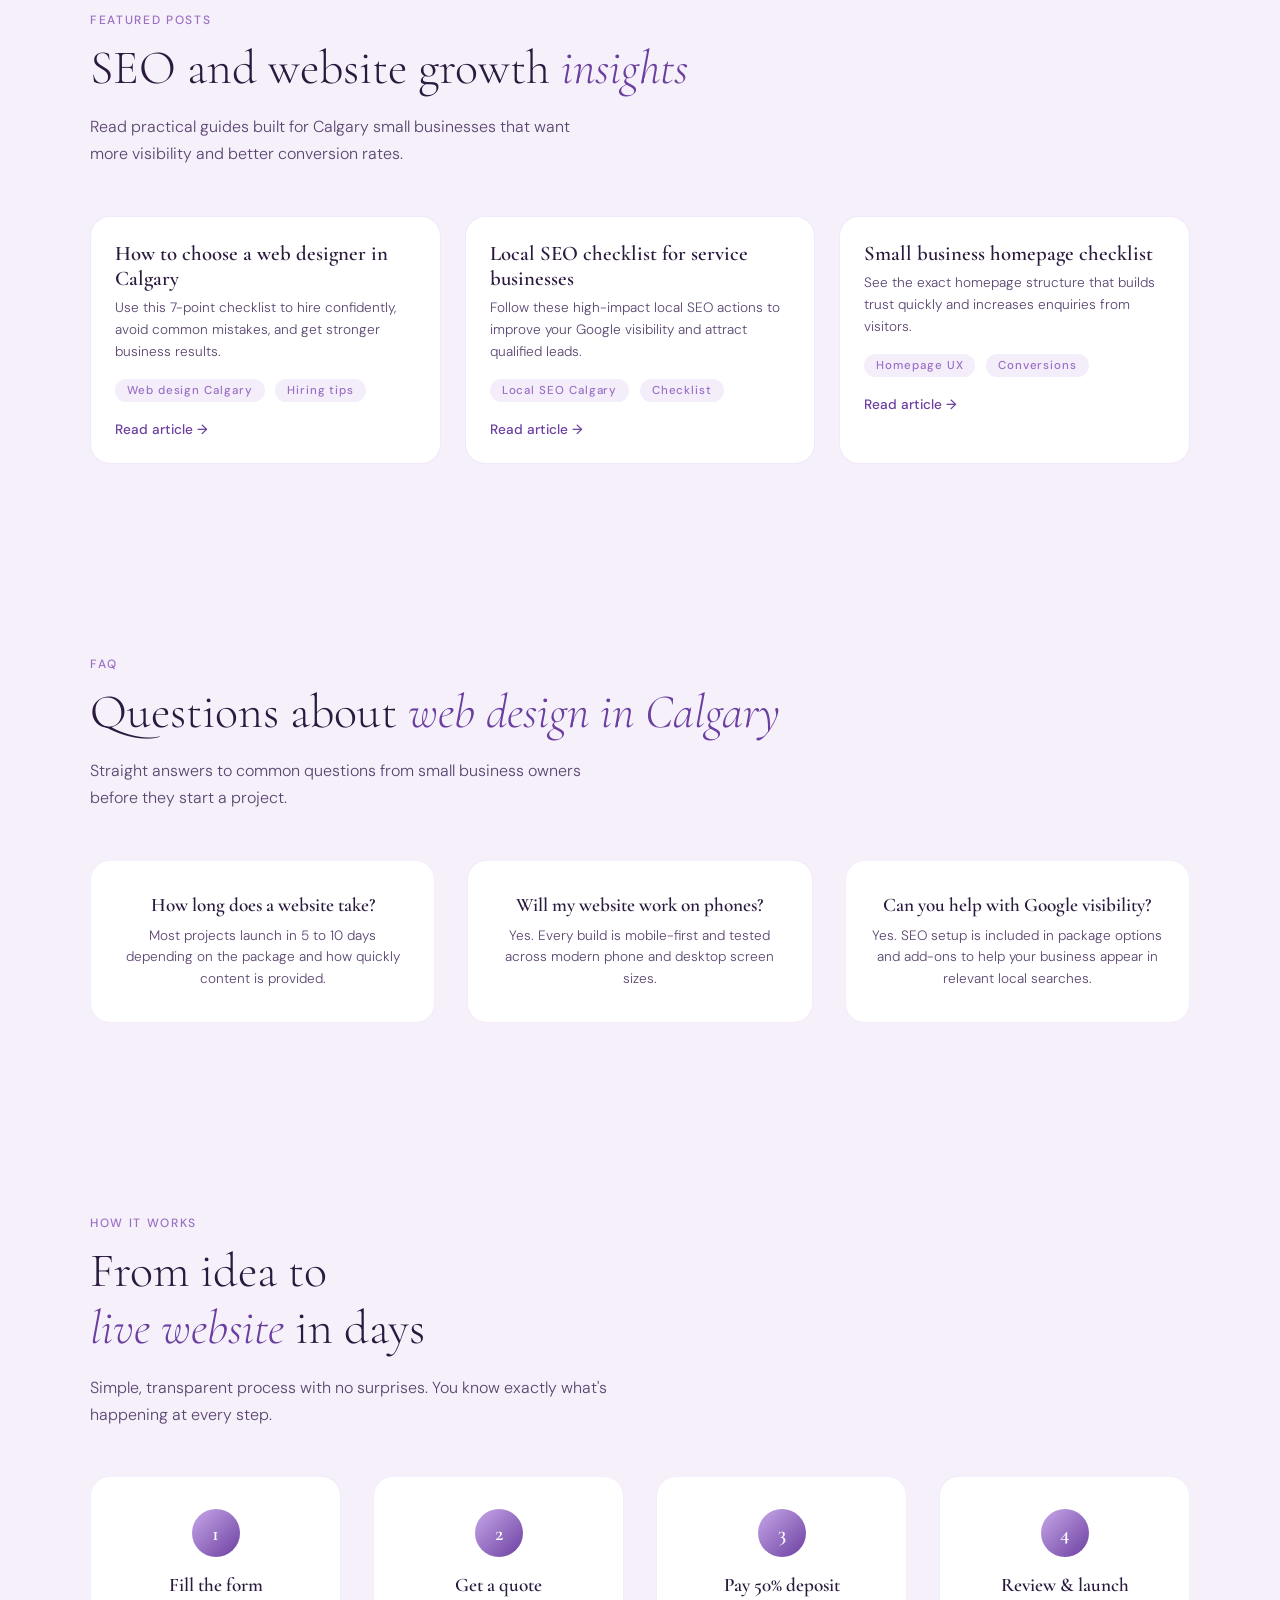
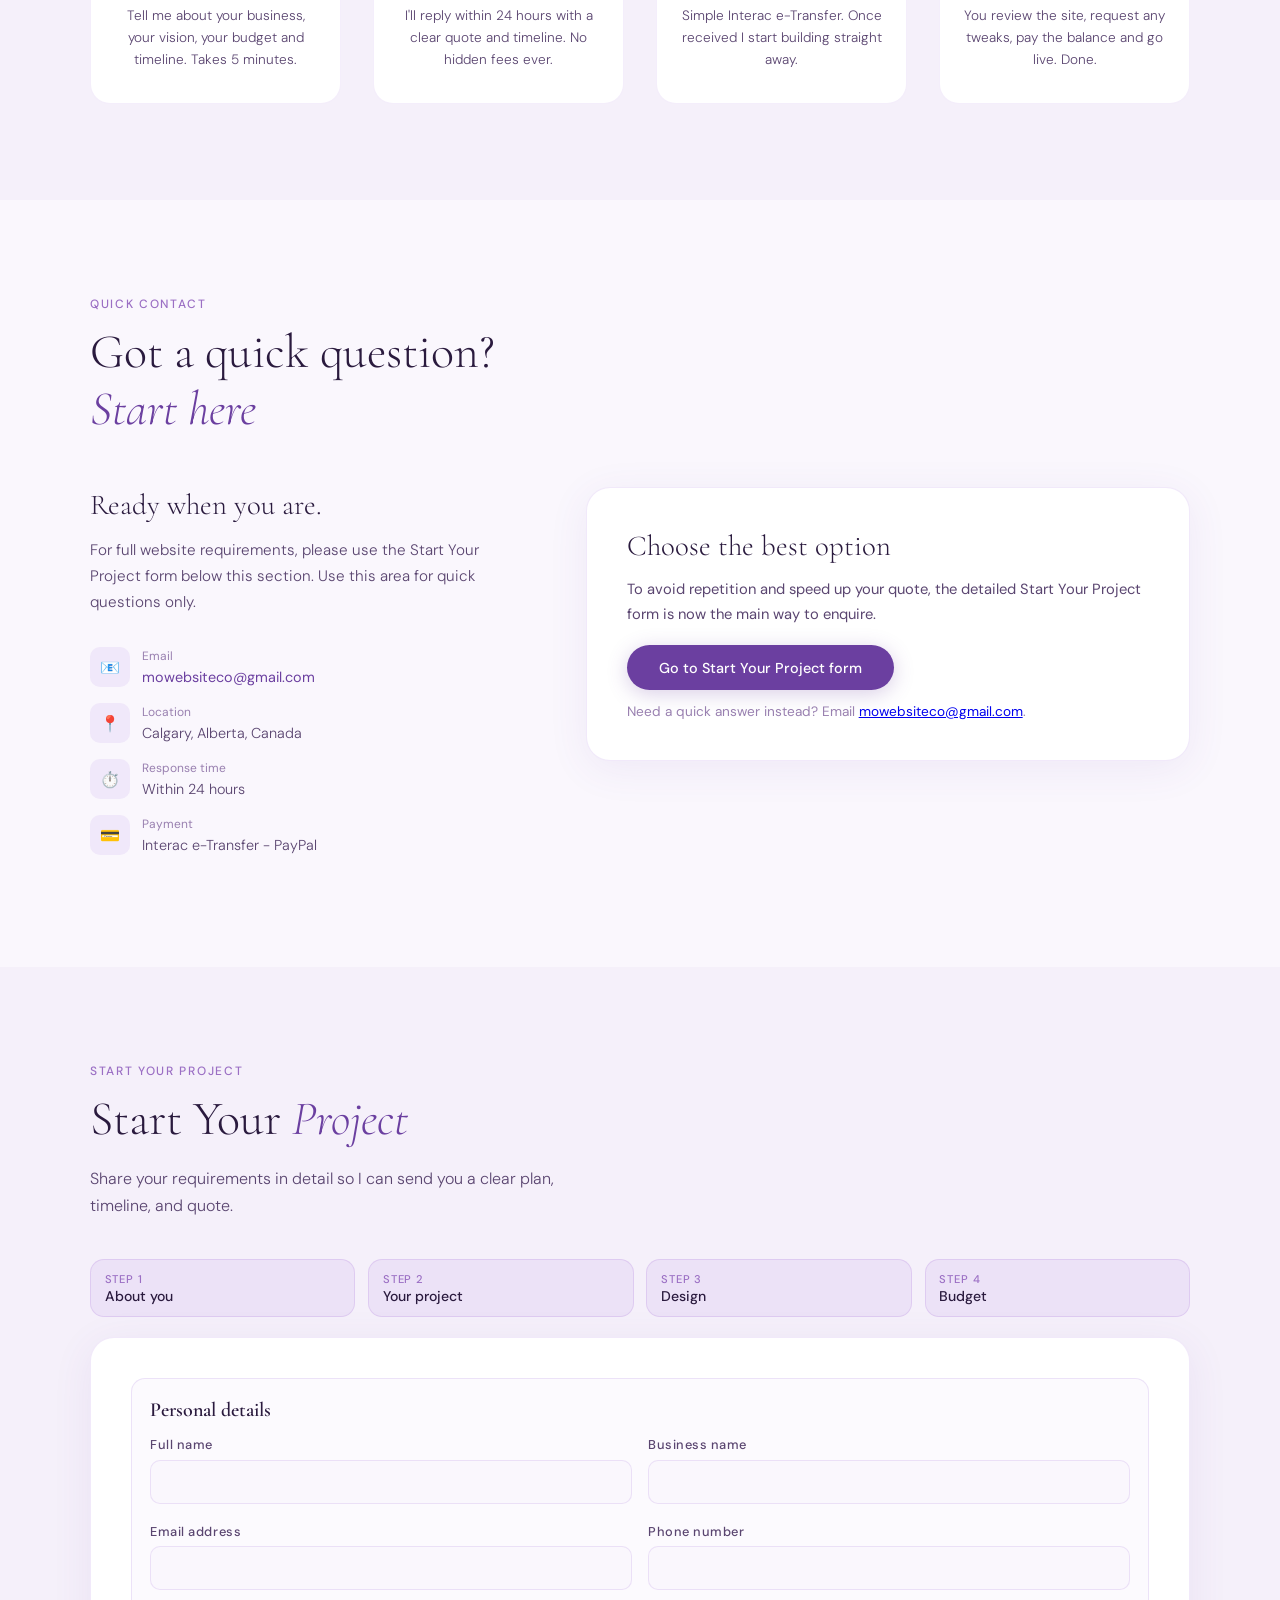
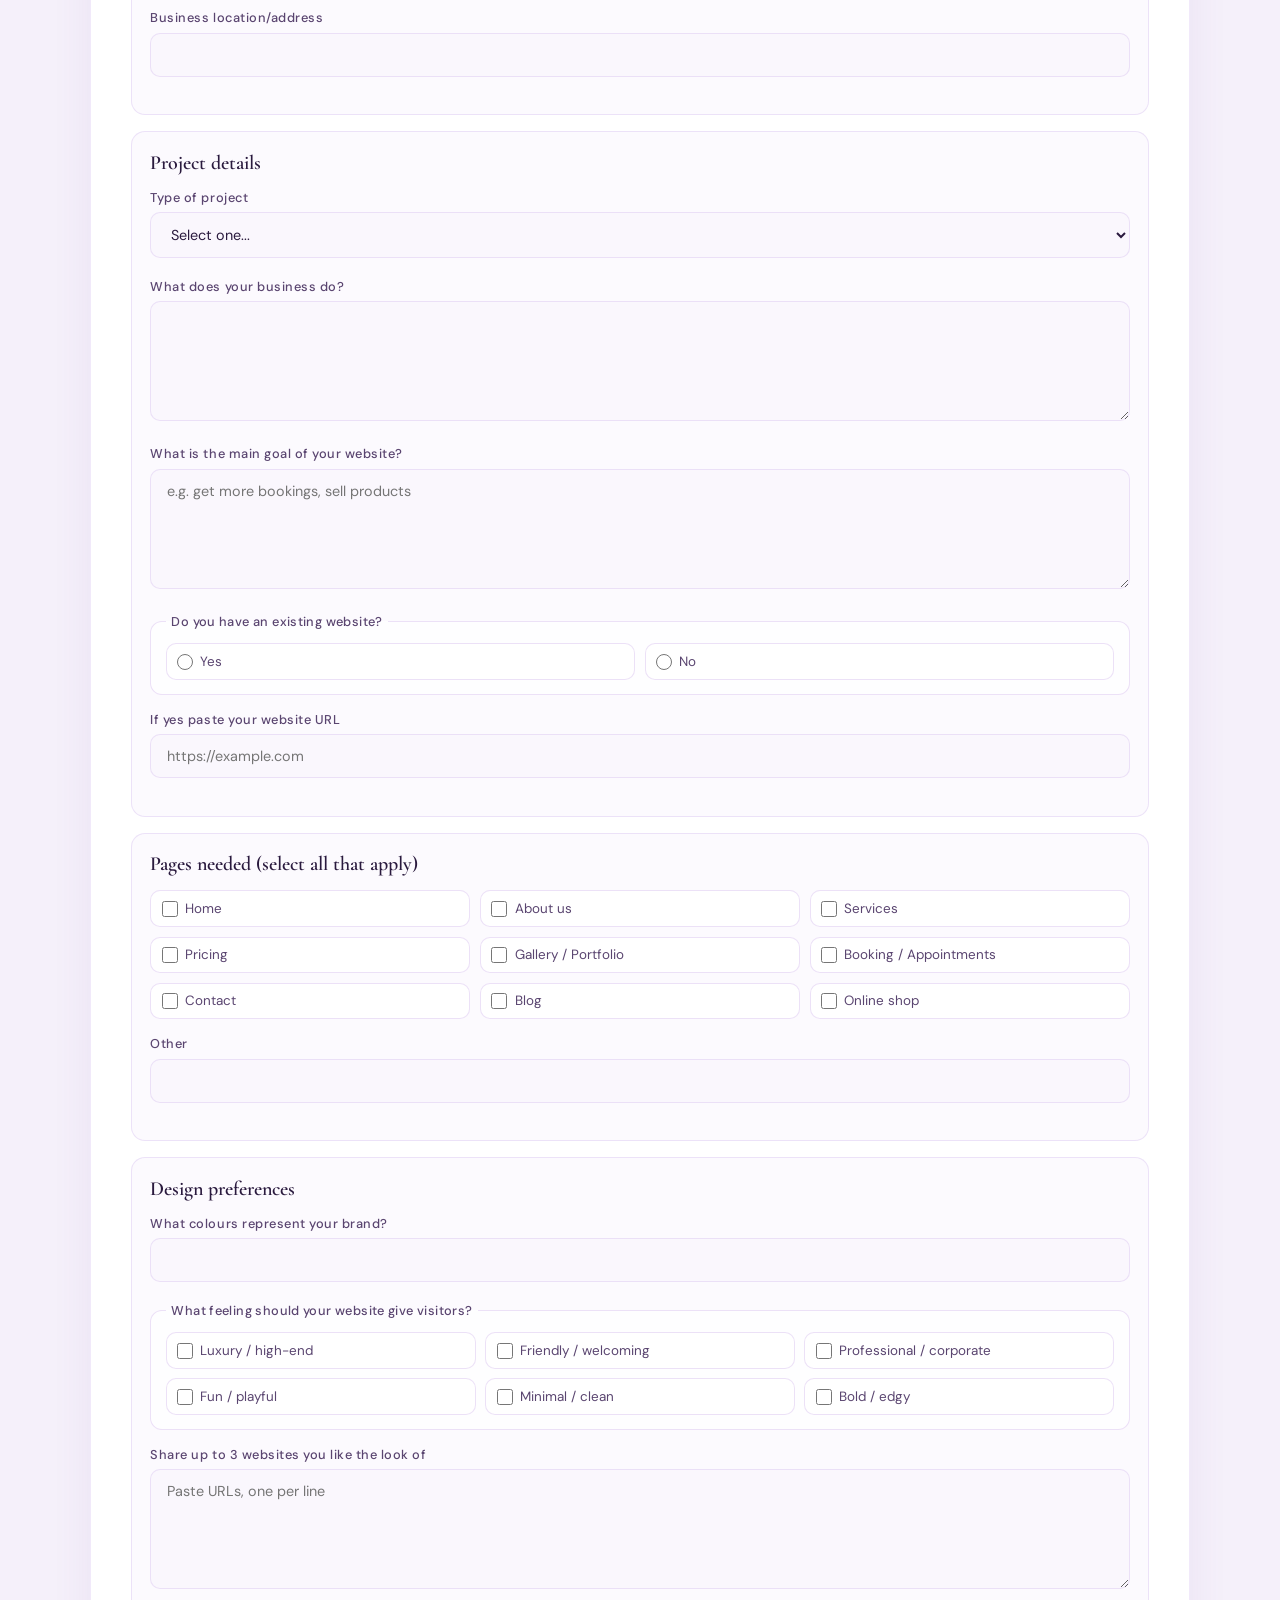
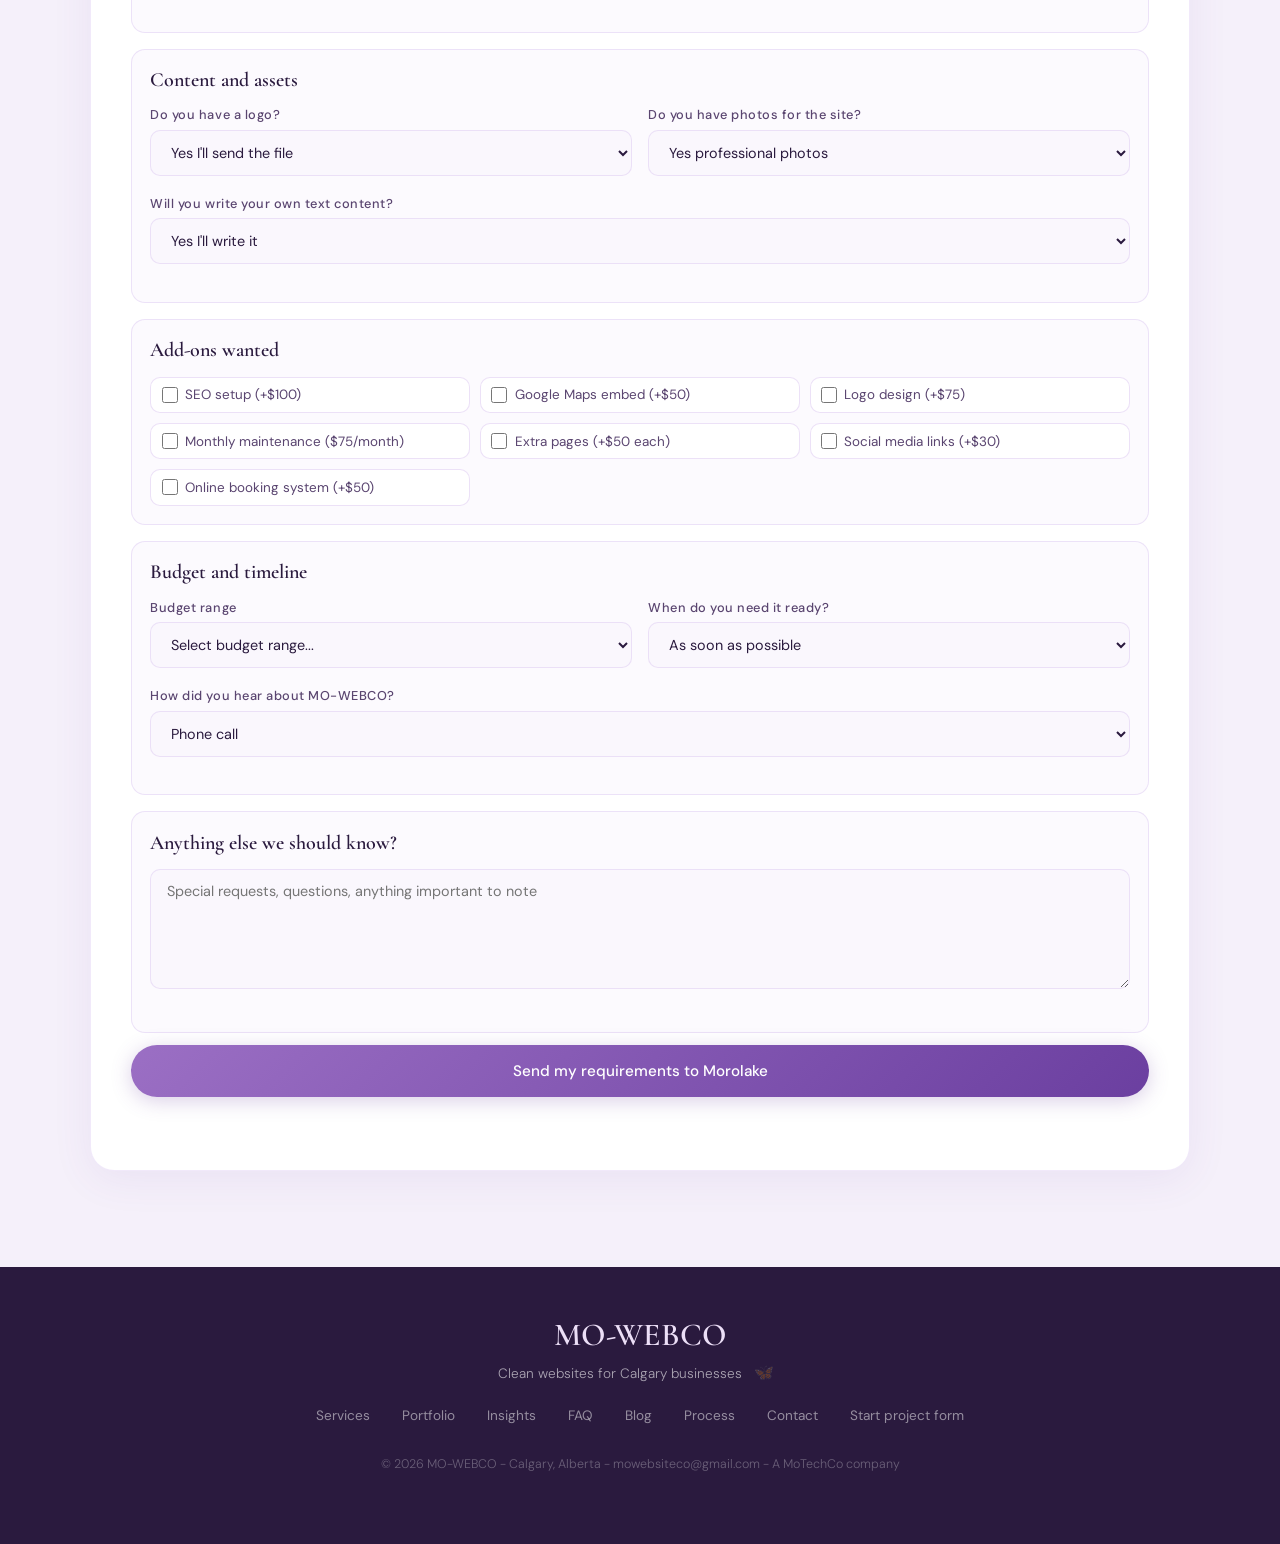
==== commit 5ecec680: "Merge branch 'main' of https://github.com/oniyemorolake-dev/MOWEBCO" ====
--- a/index.html
+++ b/index.html
@@ -130,7 +130,7 @@
 
     <div class="process-steps fade-in">
       <div class="step">
-        <h4>Who I work with</h4>
+        <h4>Who we work with</h4>
         <p>Hair salons, nail studios, beauty professionals, trades, coaches, and local service businesses across Calgary.</p>
       </div>
       <div class="step">
@@ -148,7 +148,7 @@
 <!-- SERVICES -->
 <section class="services-bg" id="services">
   <div class="container">
-    <span class="section-tag">What I offer</span>
+    <span class="section-tag">What we offer</span>
     <h2 class="section-title">Packages built for<br><em>small business budgets</em></h2>
     <p class="section-sub">Every website is built from scratch, mobile-first, and handed over with full ownership. No templates, no fluff.</p>
 
